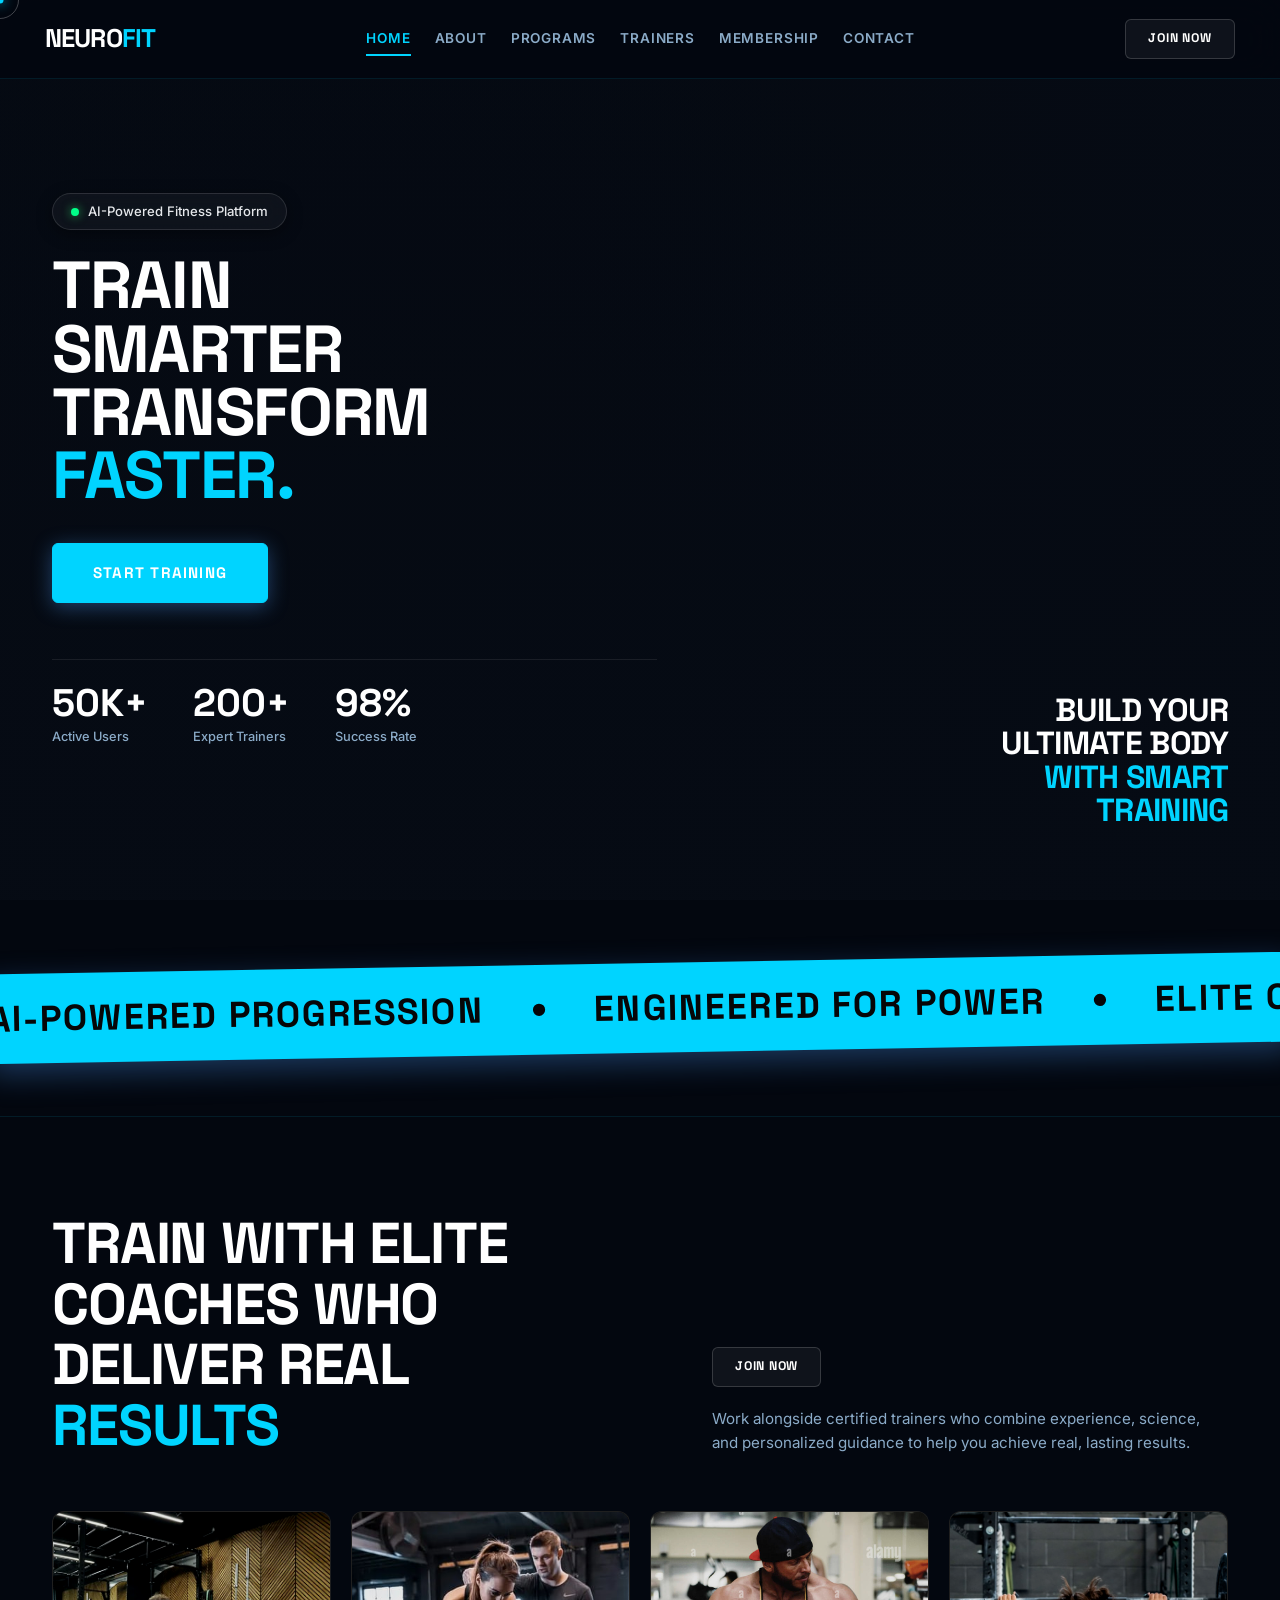
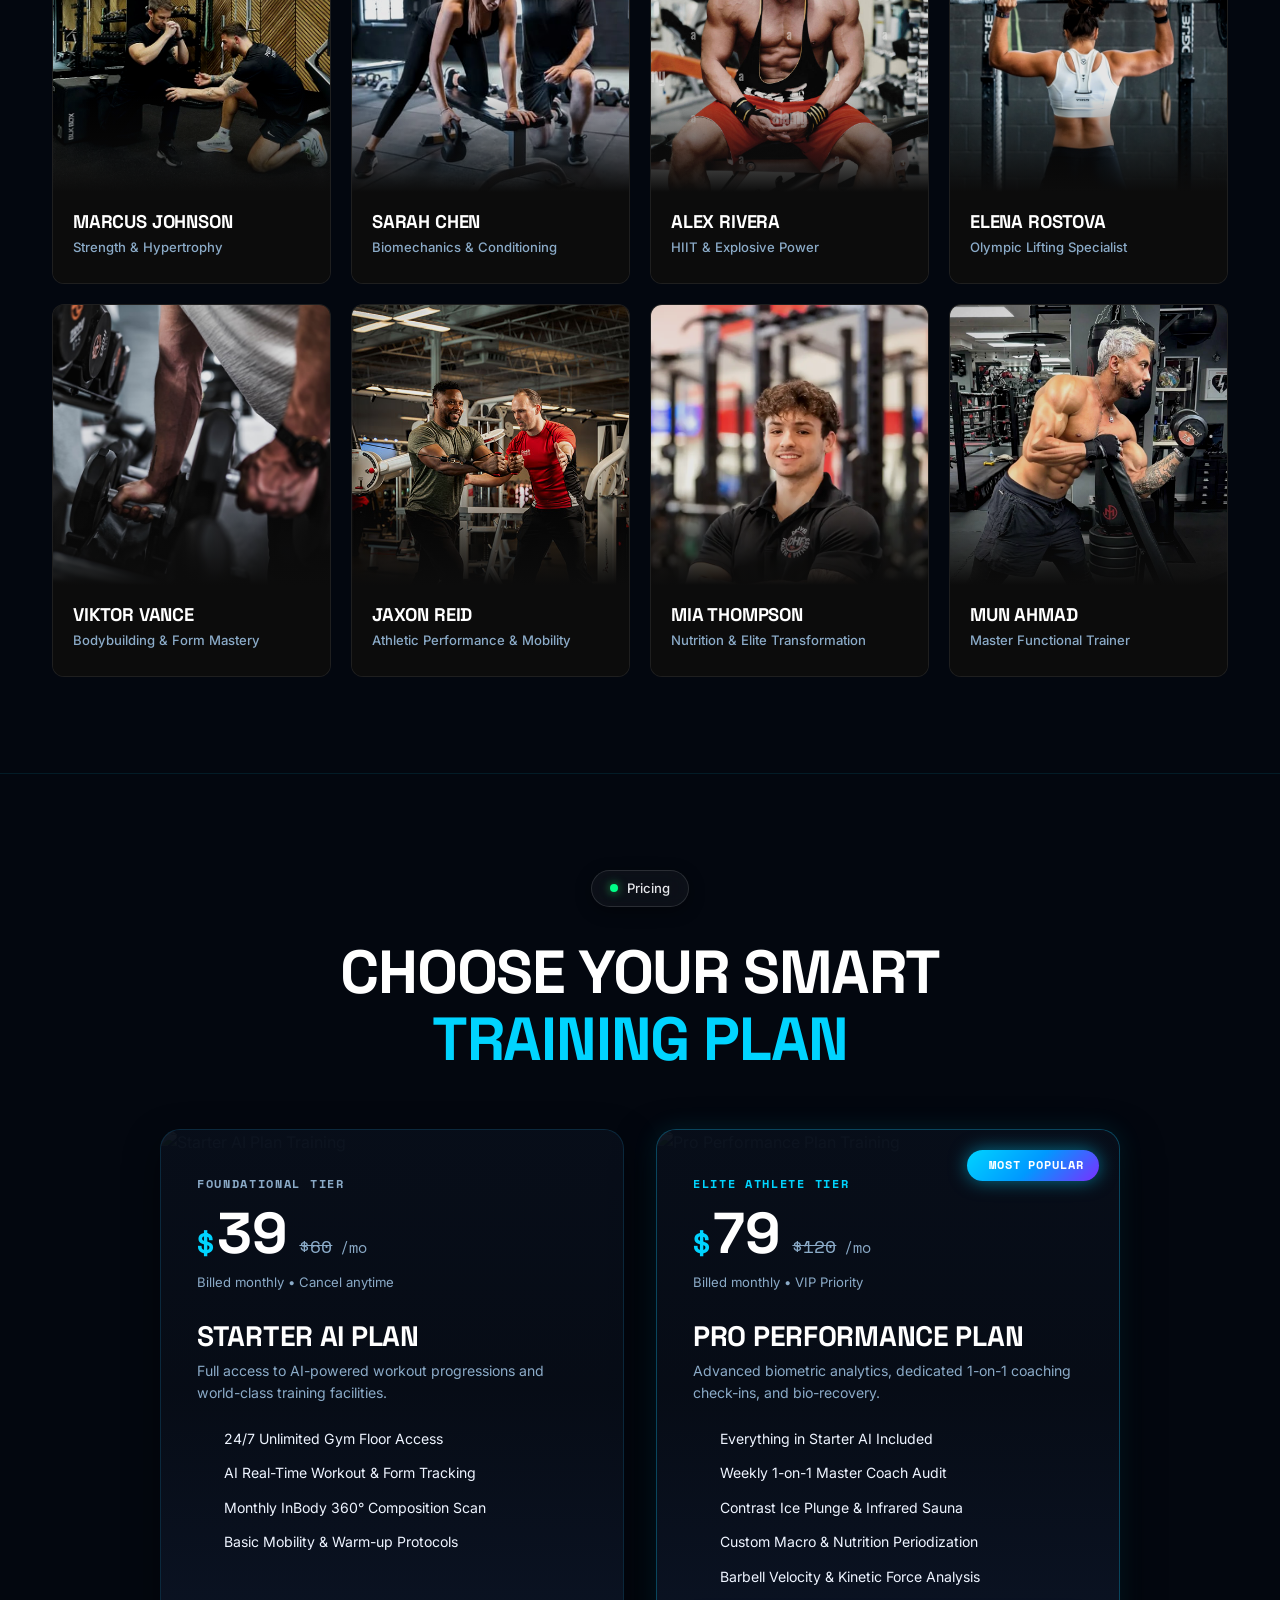
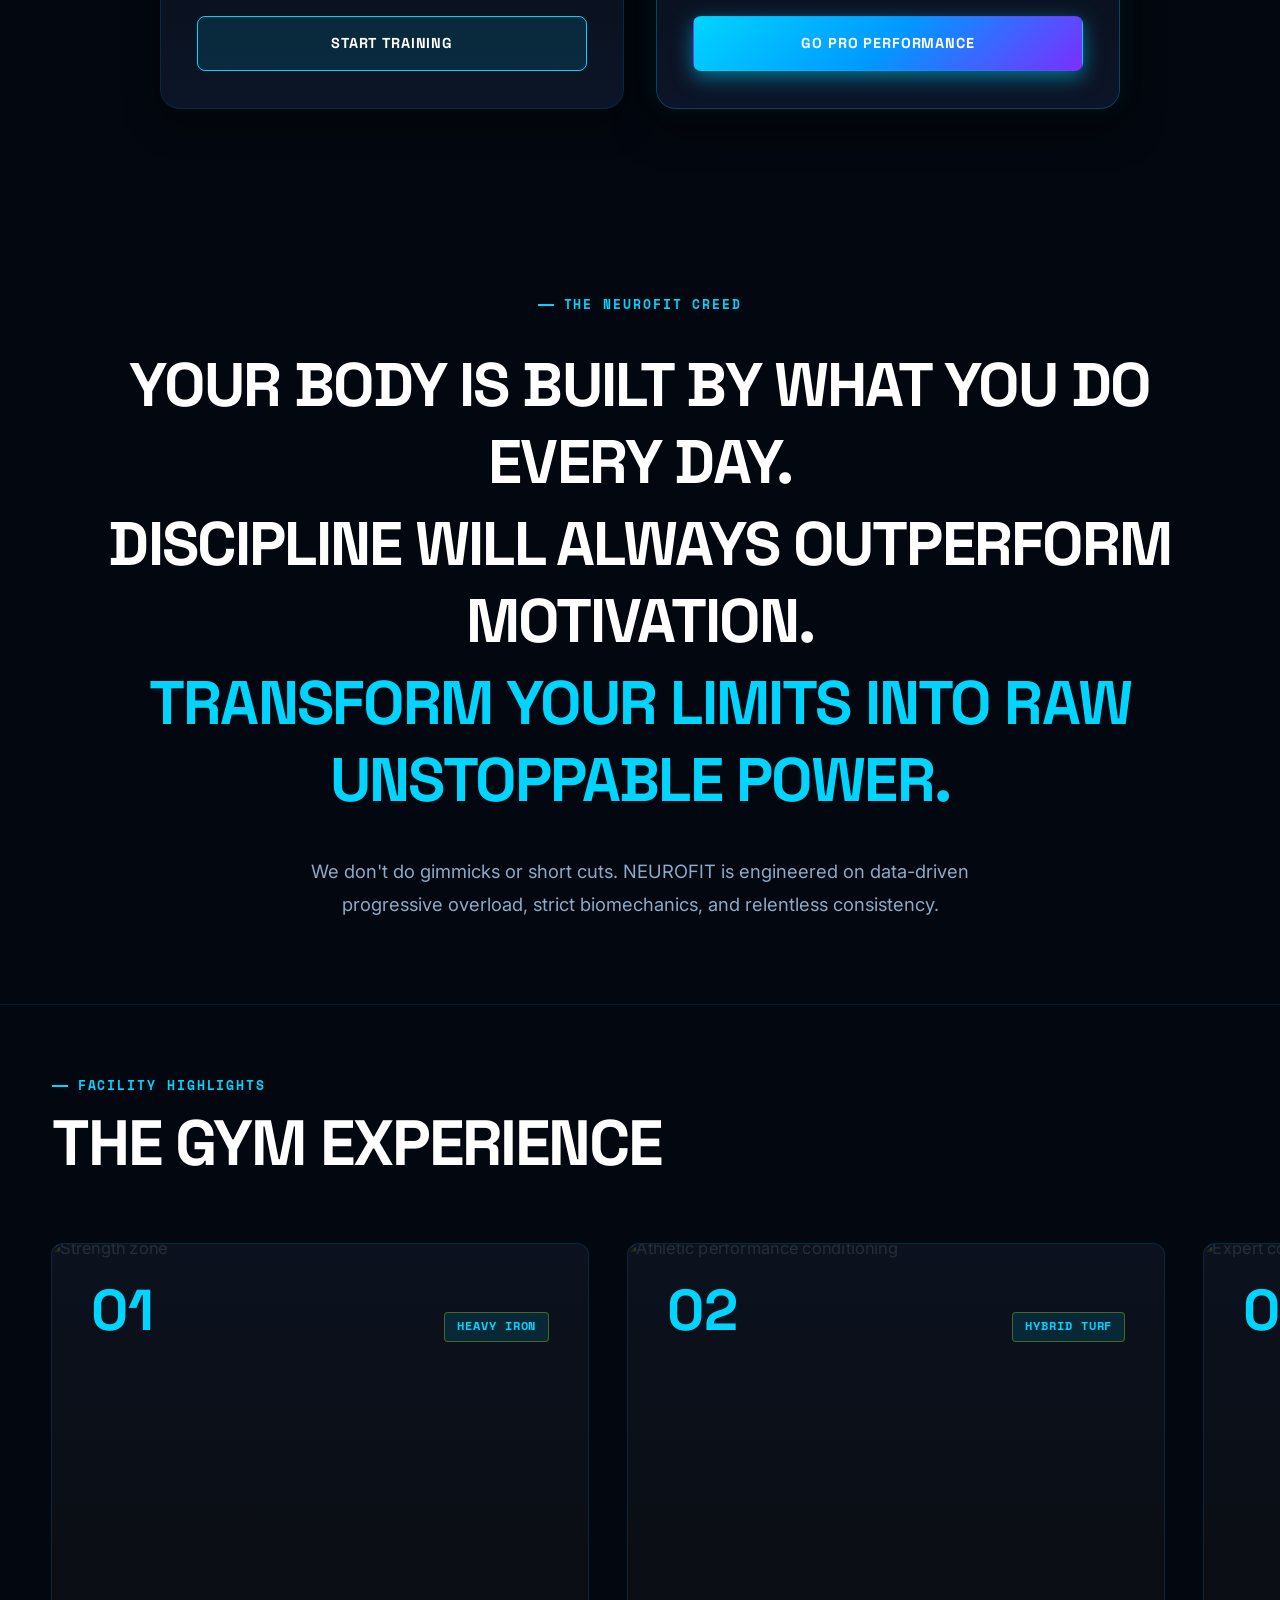
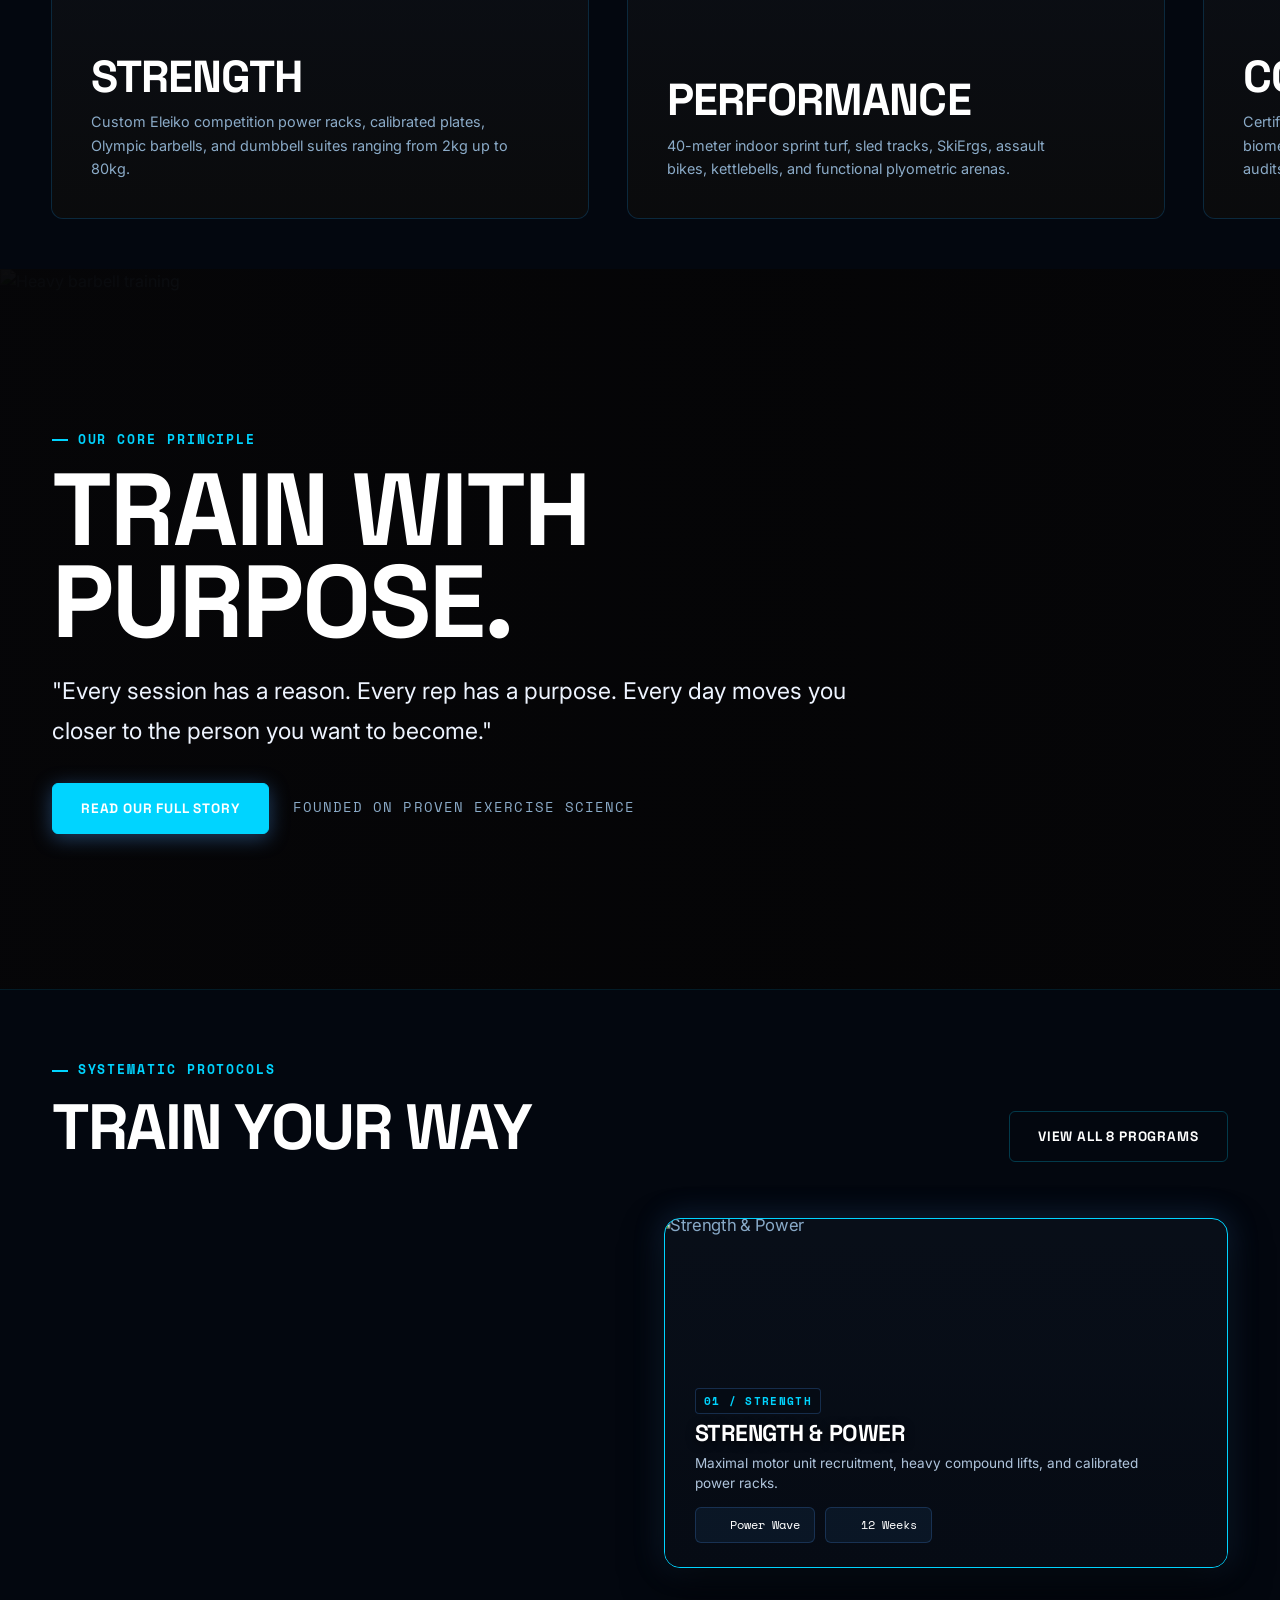
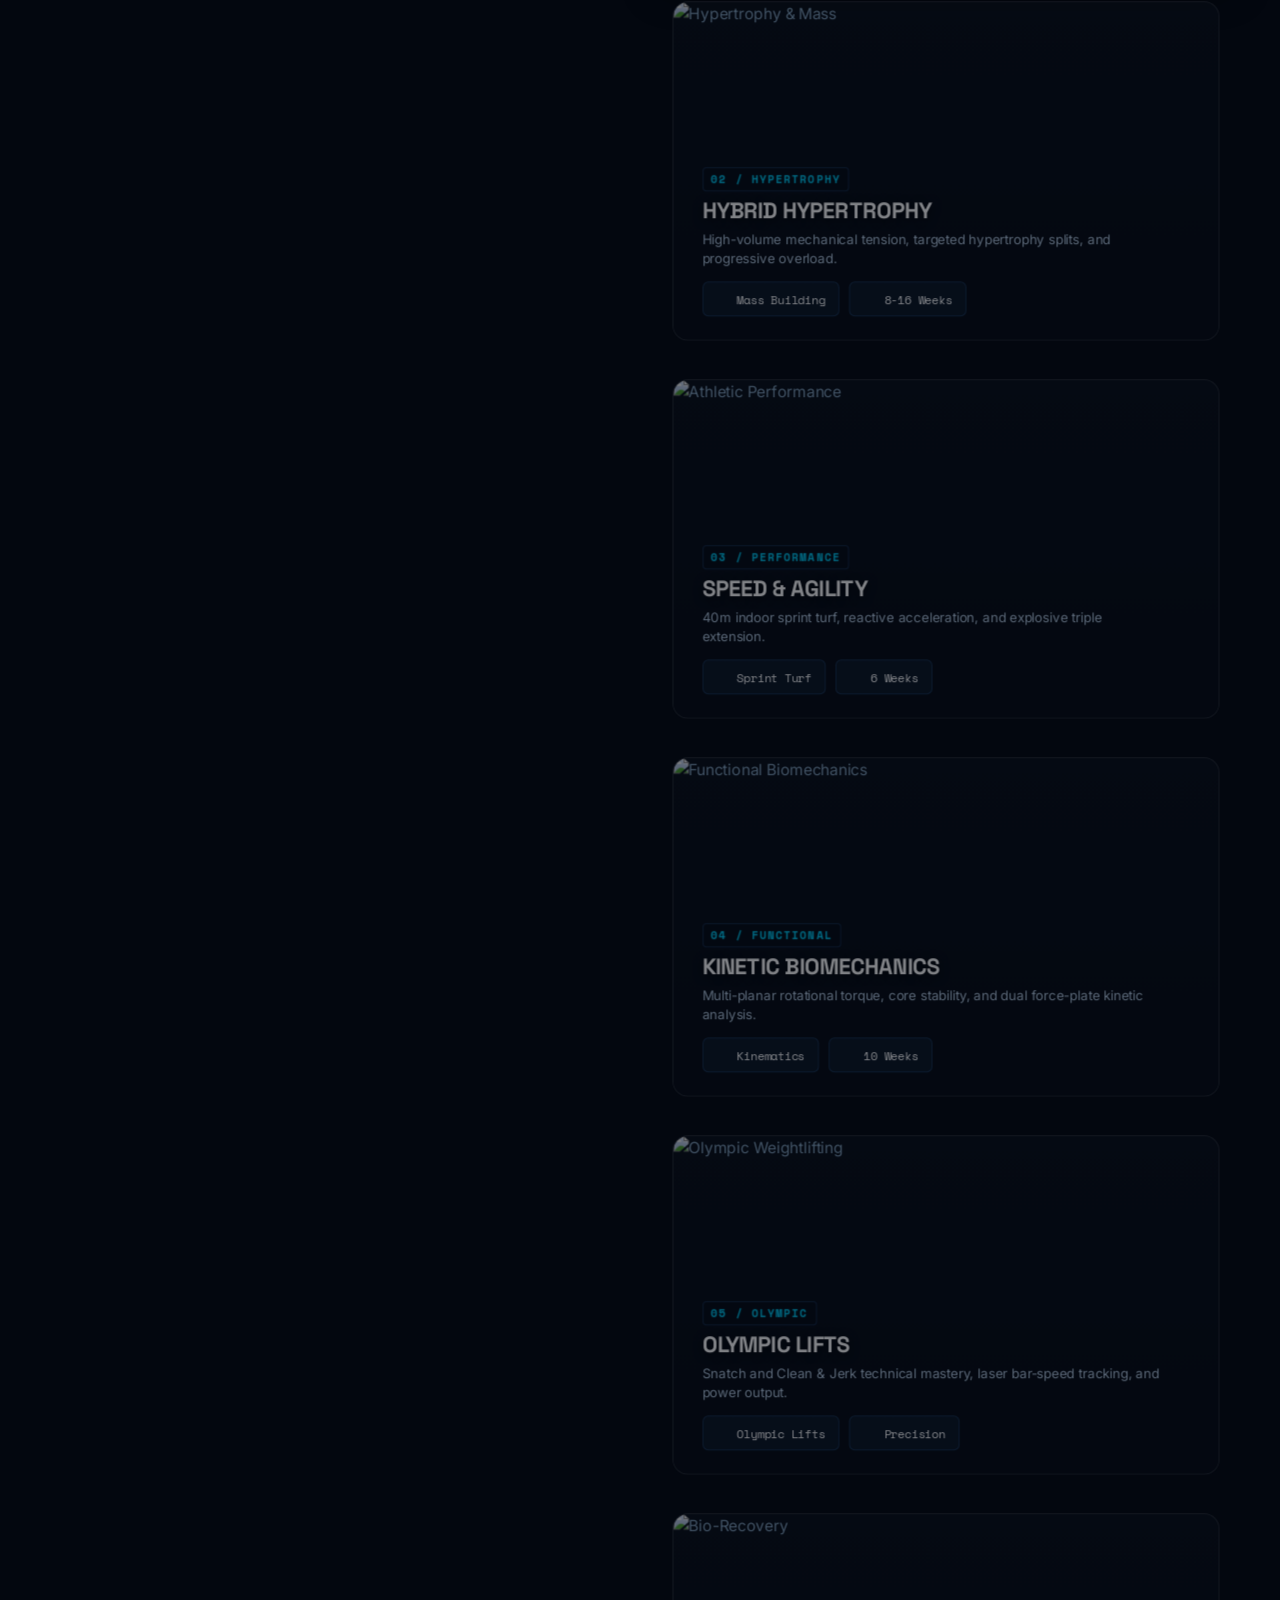
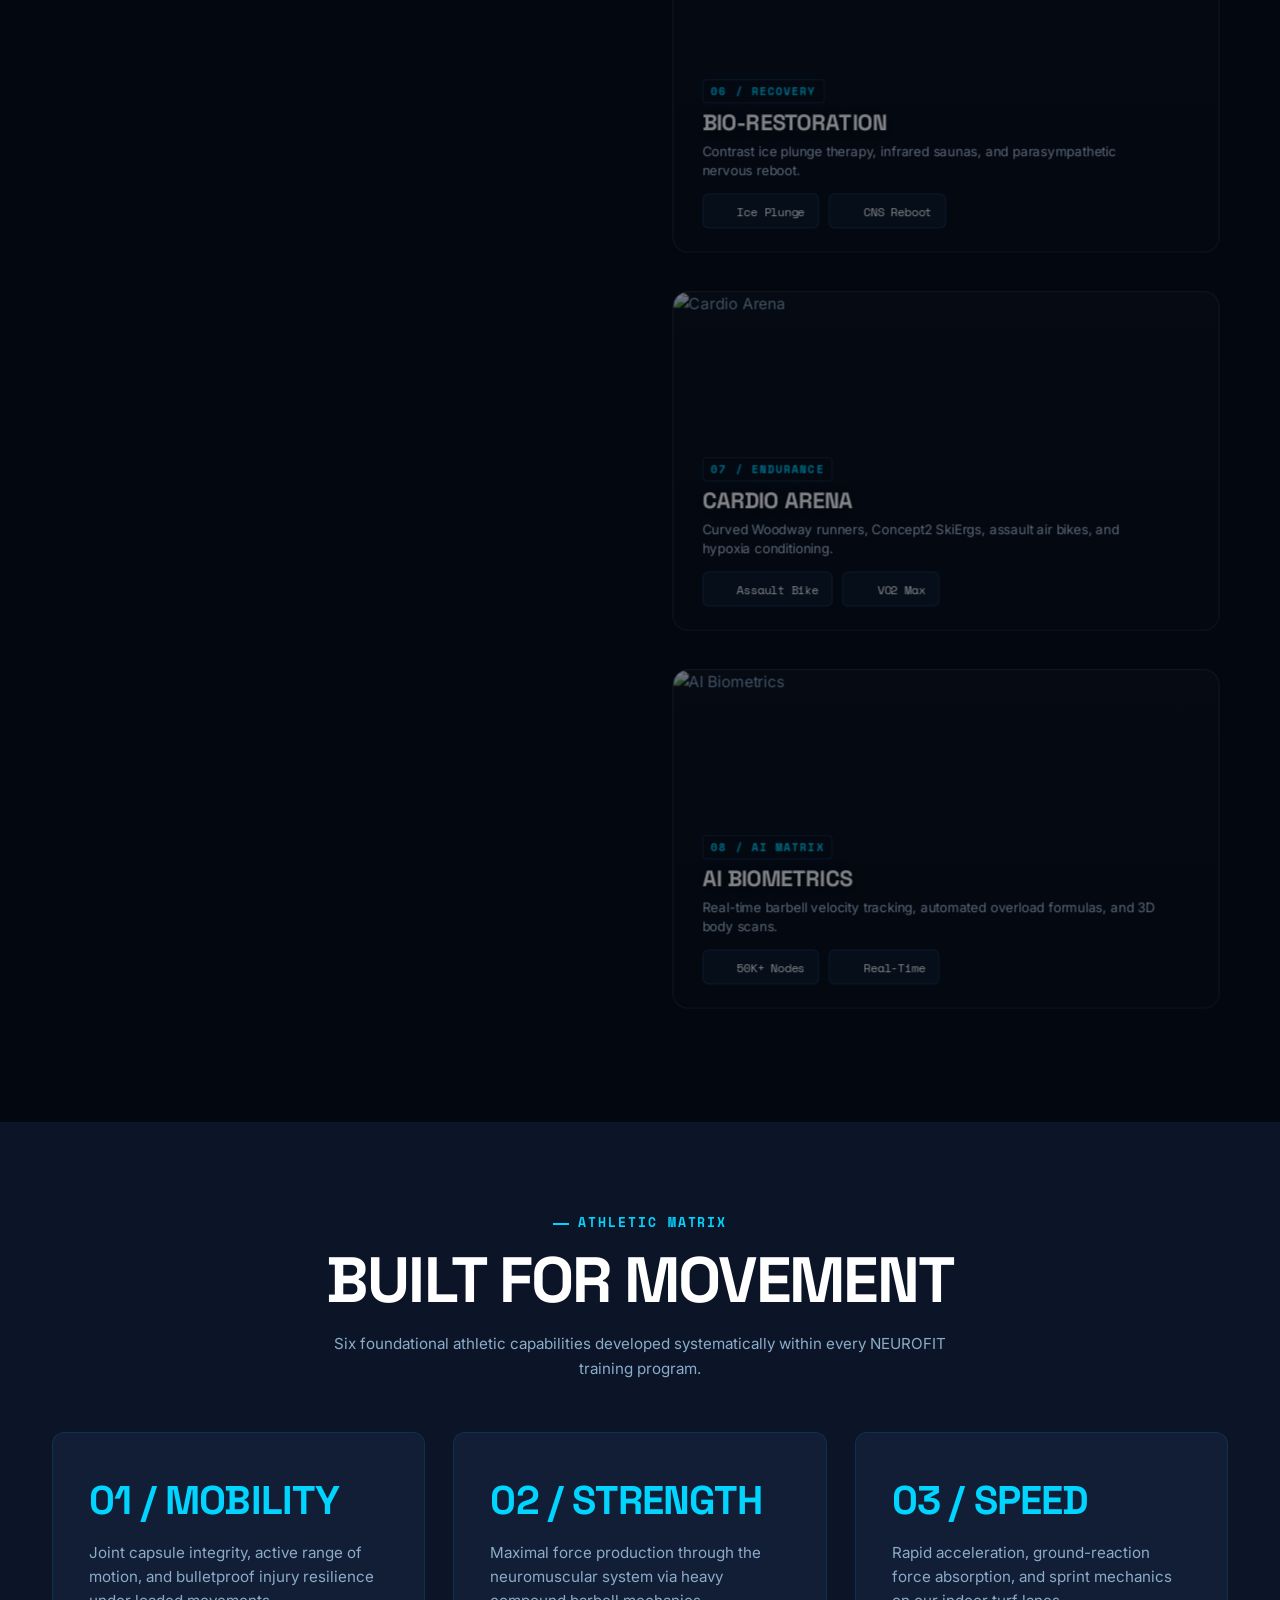
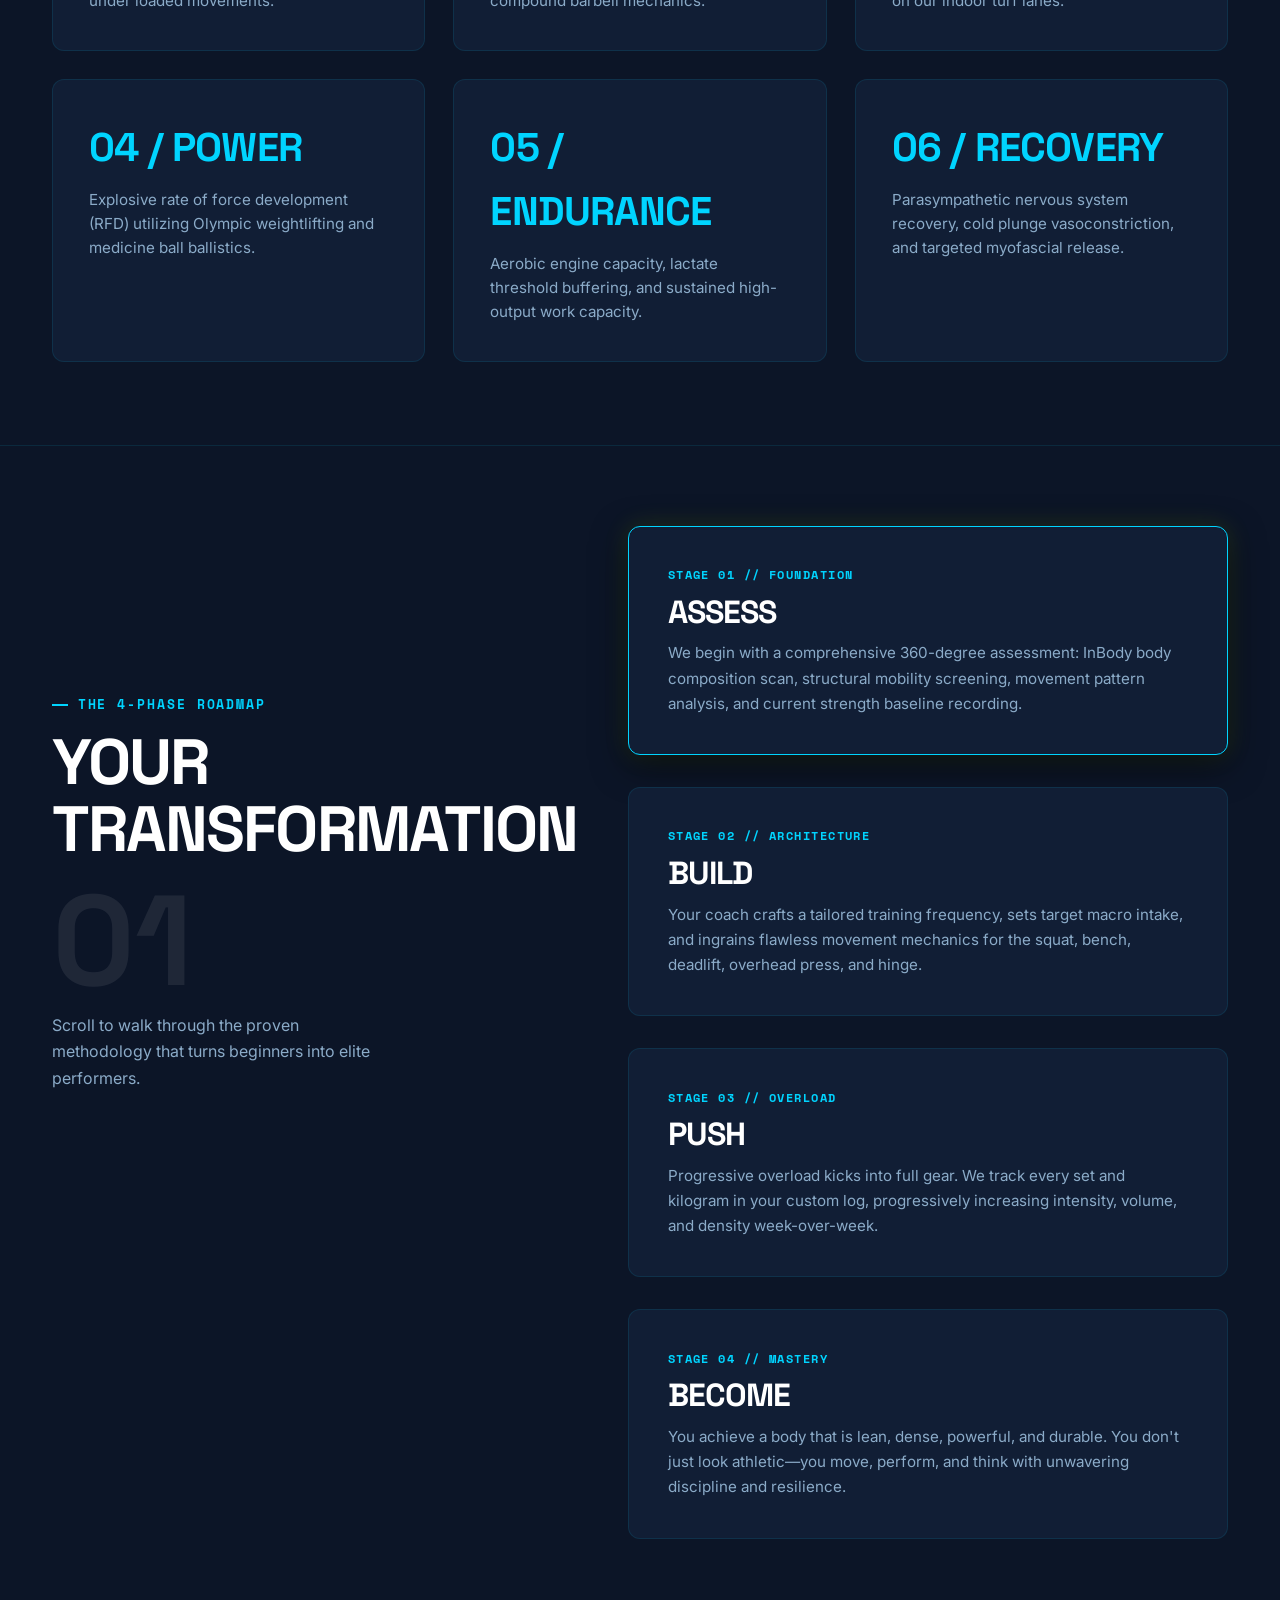
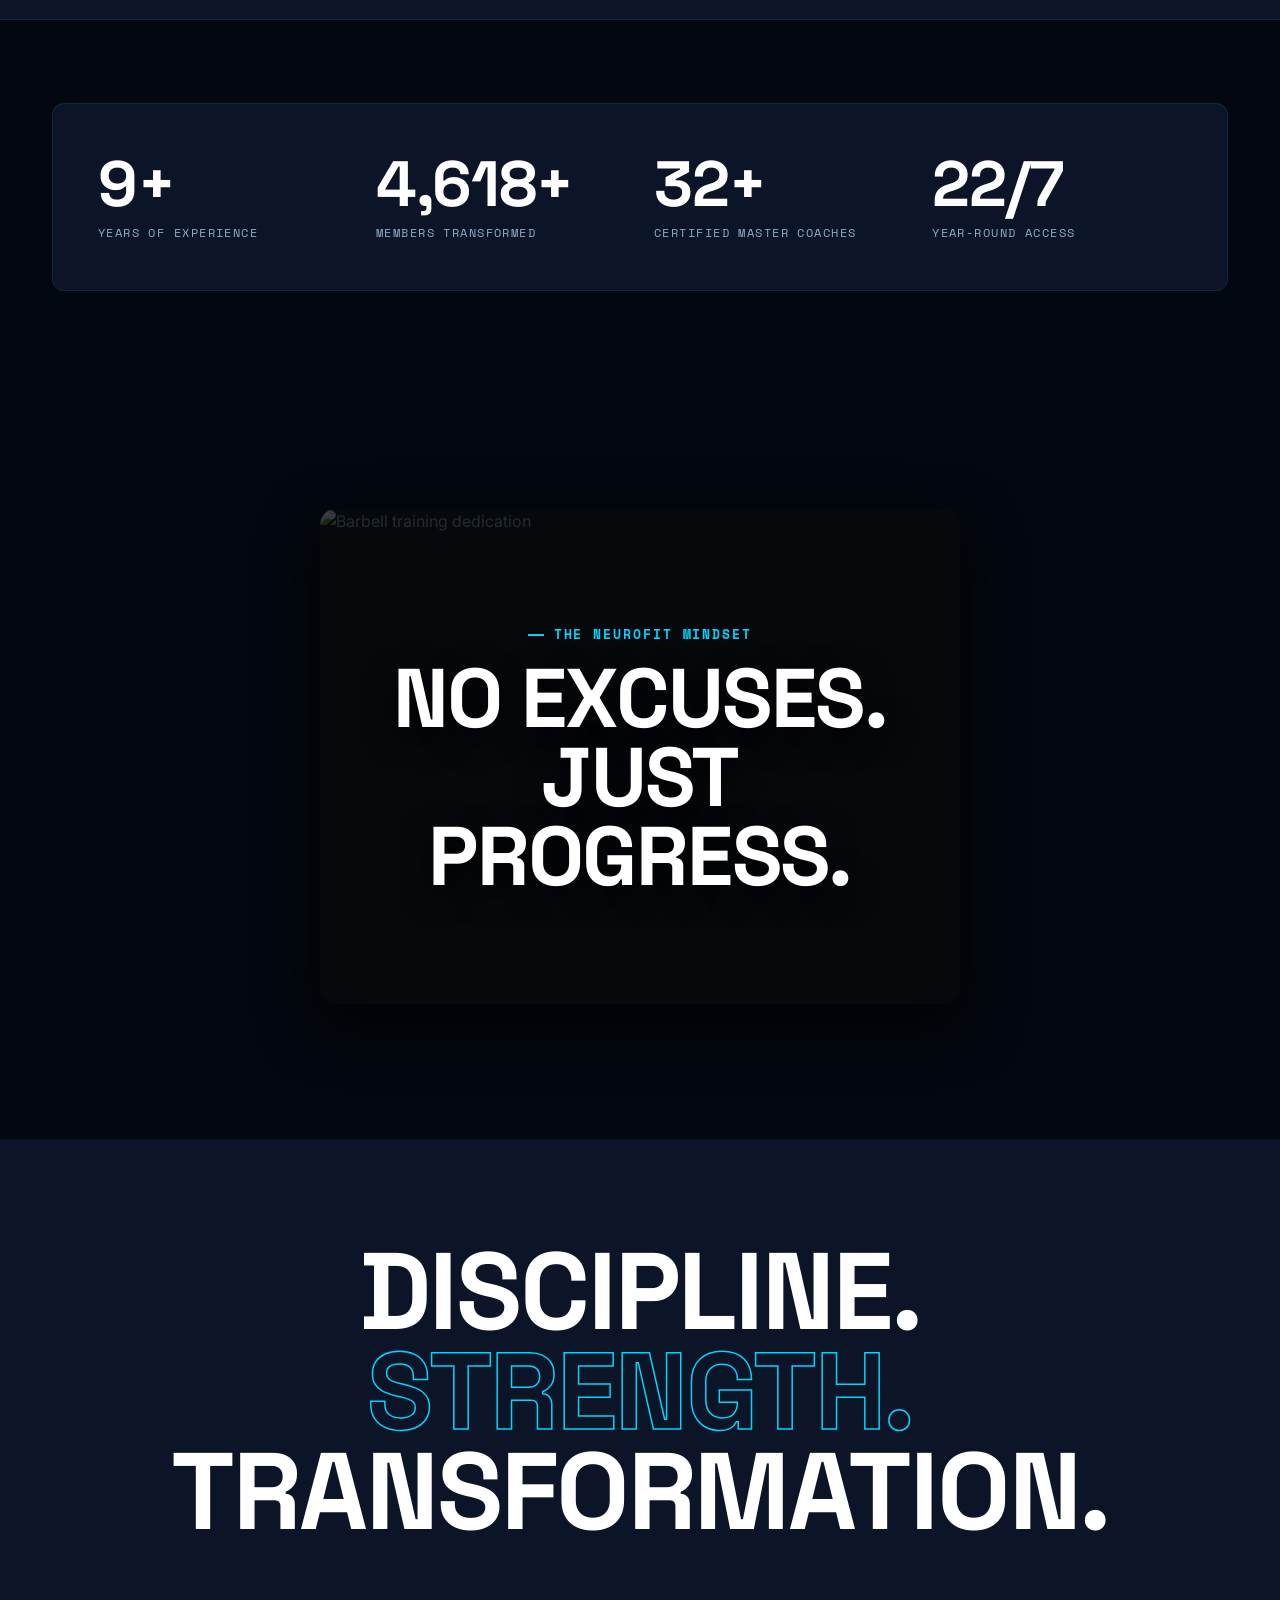
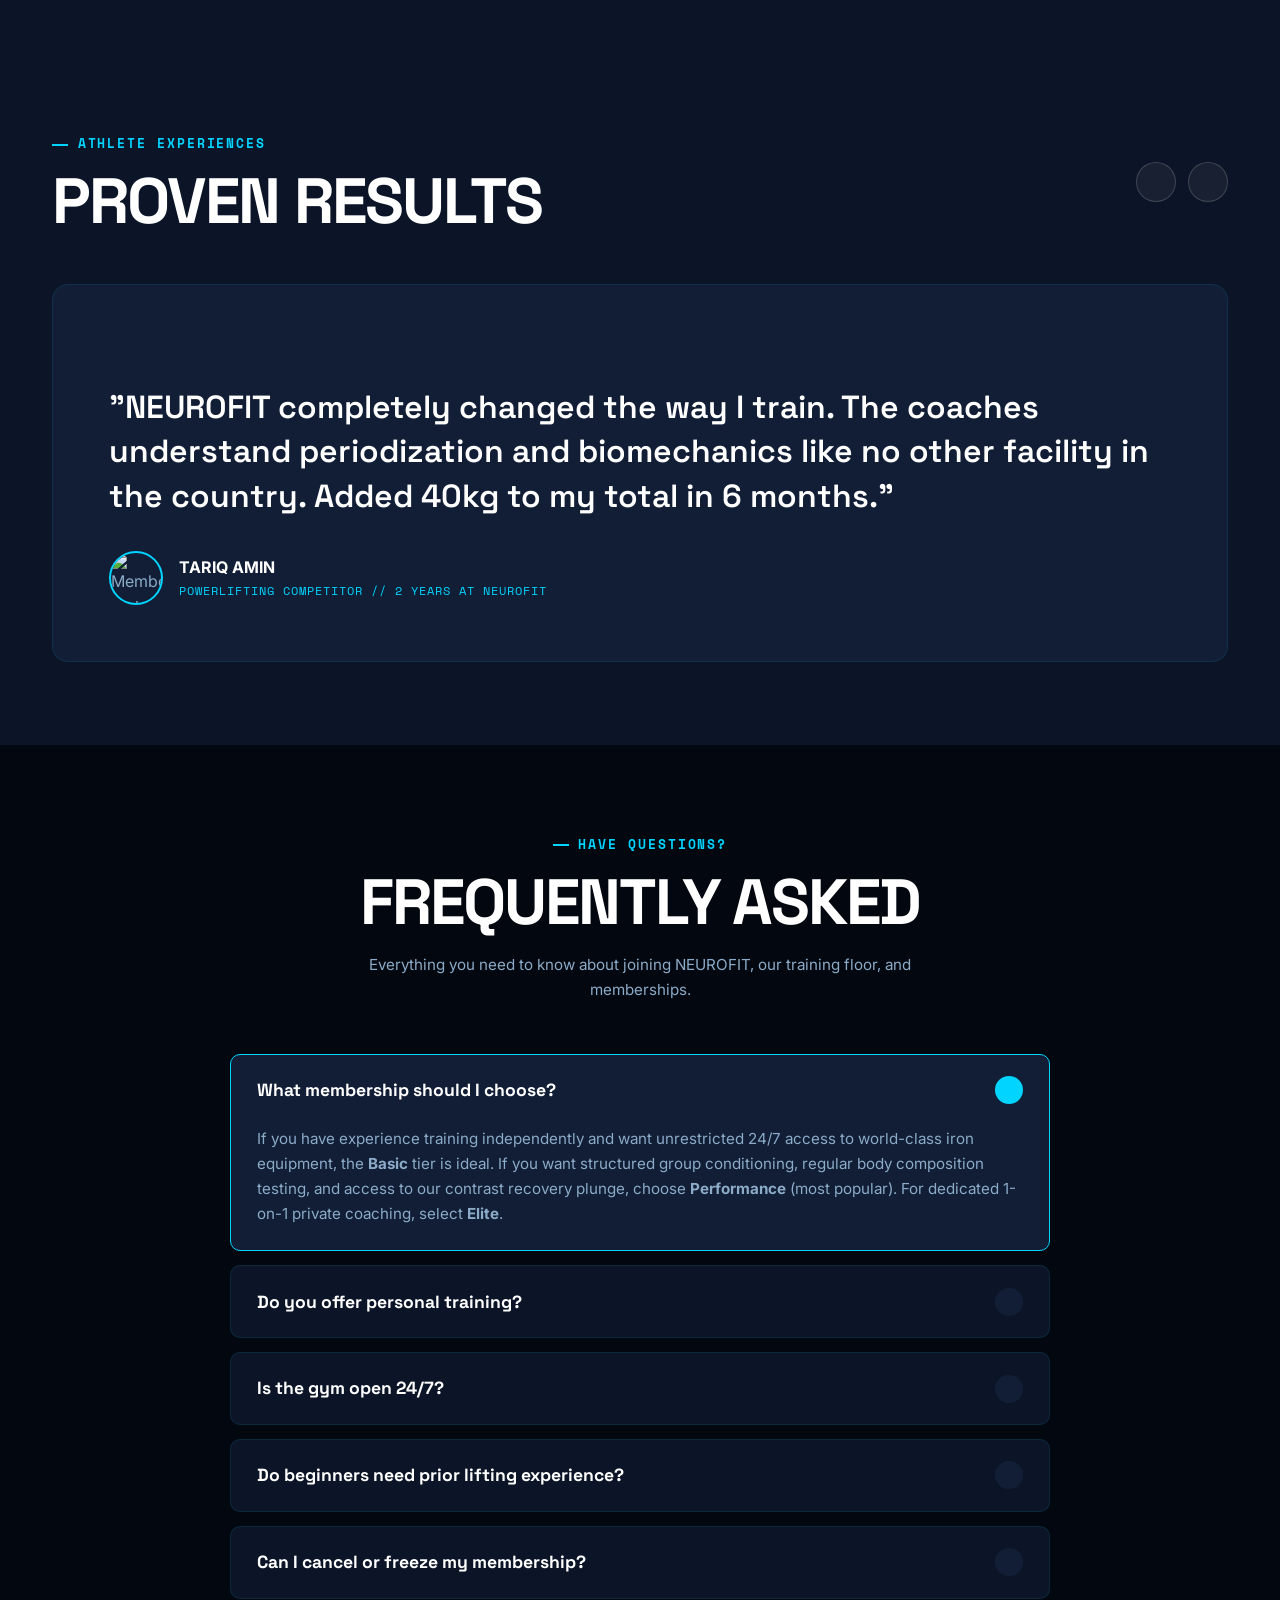
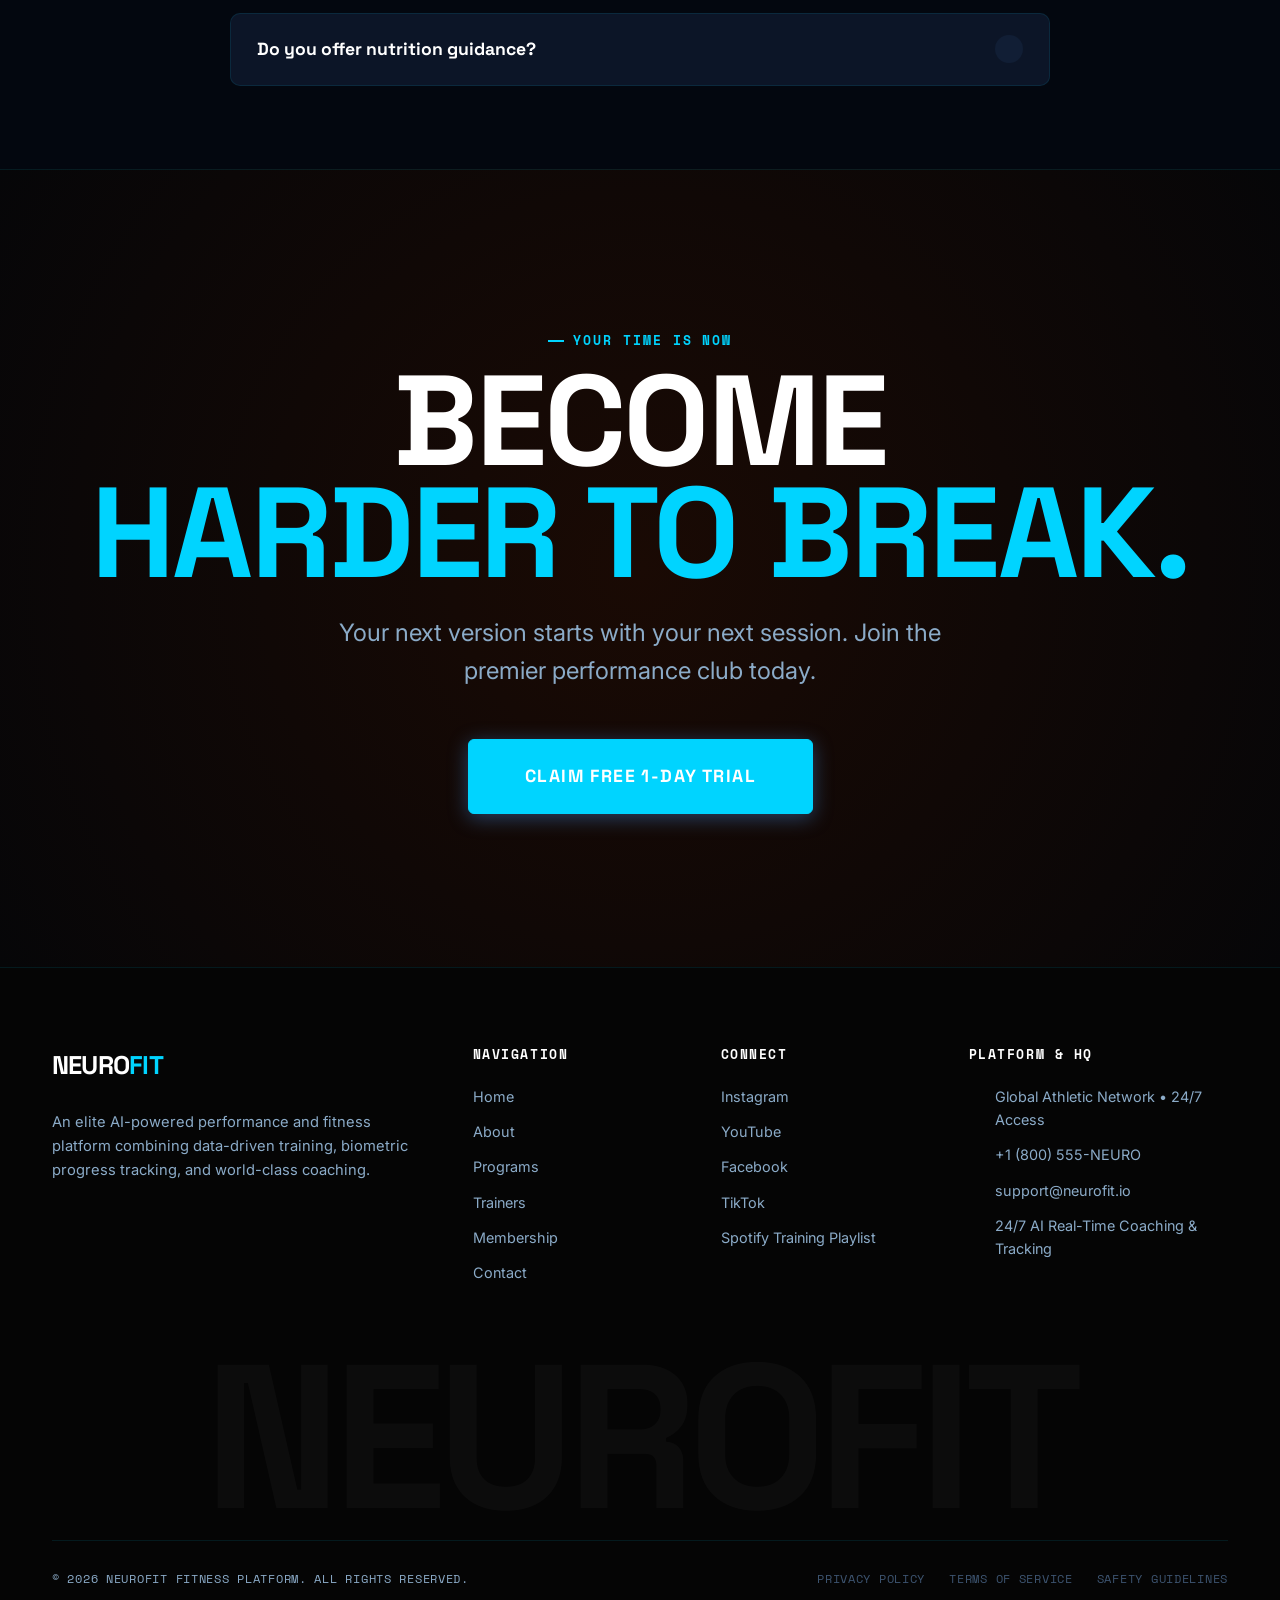
==== index.html @ 7379e2cf "feat: Initial commit - NEUROFIT luxury athletic performance & smart gym platform" ====
<!DOCTYPE html>
<html lang="en">
<head>
  <meta charset="UTF-8">
  <meta name="viewport" content="width=device-width, initial-scale=1.0">
  <title>NEUROFIT | AI-Powered Fitness & Smart Training Platform</title>
  <meta name="description" content="NEUROFIT is an elite AI-powered fitness platform engineered for high-performance training, smart progression, and rapid body transformation.">
  
  <!-- Open Graph -->
  <meta property="og:title" content="NEUROFIT | AI-Powered Smart Fitness">
  <meta property="og:description" content="Train Smarter. Transform Faster. Smart AI training and elite coaching.">
  <meta property="og:type" content="website">
  <meta name="theme-color" content="#050505">

  <!-- Favicon -->
  <link rel="icon" type="image/svg+xml" href="assets/icons/favicon.svg">

  <!-- Google Fonts: Space Grotesk, Inter, Space Mono -->
  <link rel="preconnect" href="https://fonts.googleapis.com">
  <link rel="preconnect" href="https://fonts.gstatic.com" crossorigin>
  <link href="https://fonts.googleapis.com/css2?family=Inter:wght@300;400;500;600;700;800&family=Space+Grotesk:wght@400;500;600;700;800&family=Space+Mono:wght@400;700&display=swap" rel="stylesheet">

  <!-- Stylesheets -->
  <link rel="stylesheet" href="css/global.css">
  <link rel="stylesheet" href="css/components.css">
  <link rel="stylesheet" href="css/animations.css">
  <link rel="stylesheet" href="css/responsive.css">

  <!-- External Libraries -->
  <script src="https://cdn.jsdelivr.net/npm/gsap@3.12.5/dist/gsap.min.js"></script>
  <script src="https://cdn.jsdelivr.net/npm/gsap@3.12.5/dist/ScrollTrigger.min.js"></script>
  <script src="https://unpkg.com/lenis@1.1.9/dist/lenis.min.js"></script>
  <script src="https://cdnjs.cloudflare.com/ajax/libs/three.js/r128/three.min.js"></script>
  <script src="https://unpkg.com/lucide@latest"></script>

  <!-- Instant Page Navigation & Selective Preloader (Starts & Refresh Only) -->
  <script>
    (function() {
      try {
        var perfEntries = (window.performance && performance.getEntriesByType) ? performance.getEntriesByType('navigation') : [];
        var isReload = (perfEntries.length > 0 && perfEntries[0].type === 'reload') ||
                       (window.performance && window.performance.navigation && window.performance.navigation.type === 1);
        var hasStarted = sessionStorage.getItem('neurofit_started');

        if (hasStarted && !isReload) {
          document.documentElement.classList.add('preloader-done');
        }
      } catch(e) {}
    })();
  </script>
</head>
<body data-page="home">

  <!-- ==========================================================================
       PAGE INITIAL PRELOADER (From Uiverse.io by KSAplay)
       ========================================================================== -->
  <div id="page-preloader" class="page-preloader">
    <div class="loader">
      <div class="loading-text">
        Loading<span class="dot">.</span><span class="dot">.</span><span class="dot">.</span>
      </div>
      <div class="loading-bar-background">
        <div class="loading-bar">
          <div class="white-bars-container">
            <div class="white-bar"></div>
            <div class="white-bar"></div>
            <div class="white-bar"></div>
            <div class="white-bar"></div>
            <div class="white-bar"></div>
            <div class="white-bar"></div>
            <div class="white-bar"></div>
            <div class="white-bar"></div>
            <div class="white-bar"></div>
            <div class="white-bar"></div>
          </div>
        </div>
      </div>
    </div>
  </div>

  <!-- Top Scroll Progress -->
  <div class="scroll-progress-bar">
    <div class="scroll-progress-fill"></div>
  </div>

  <!-- Custom Dual Cursor -->
  <div class="cursor-wrapper">
    <div class="cursor-dot"></div>
    <div class="cursor-follower">
      <span class="cursor-text"></span>
    </div>
  </div>

  <!-- ==========================================================================
       GLOBAL NAVBAR (NEUROFIT)
       ========================================================================== -->
  <header class="site-navbar">
    <div class="nav-container">
      <a href="index.html" class="nav-brand" data-cursor="EXPLORE" style="gap: 0.5rem; text-decoration: none;">
        <span class="font-display" style="font-size: 1.6rem; font-weight: 900; letter-spacing: -0.03em; color: #FFFFFF; text-transform: uppercase;">NEURO<span class="text-red">FIT</span></span>
      </a>

      <nav class="nav-menu">
        <a href="index.html" class="nav-link active">Home</a>
        <a href="about.html" class="nav-link">About</a>
        <a href="programs.html" class="nav-link">Programs</a>
        <a href="trainers.html" class="nav-link">Trainers</a>
        <a href="membership.html" class="nav-link">Membership</a>
        <a href="contact.html" class="nav-link">Contact</a>
      </nav>

      <div class="nav-actions">
        <button class="btn btn-secondary btn-sm magnetic-btn" data-modal-target="trial-modal" data-cursor="JOIN" style="border-radius: 6px; padding: 0.55rem 1.4rem; font-weight: 700;">
          <span>Join Now</span>
        </button>

        <button class="nav-toggle" aria-label="Toggle navigation menu">
          <span></span>
          <span></span>
          <span></span>
        </button>
      </div>
    </div>
  </header>

  <!-- Mobile Fullscreen Overlay Drawer -->
  <div class="mobile-nav-overlay" aria-hidden="true">
    <div class="mobile-nav-links">
      <a href="index.html" class="mobile-nav-link active"><span class="num">01</span> Home</a>
      <a href="about.html" class="mobile-nav-link"><span class="num">02</span> About</a>
      <a href="programs.html" class="mobile-nav-link"><span class="num">03</span> Programs</a>
      <a href="trainers.html" class="mobile-nav-link"><span class="num">04</span> Trainers</a>
      <a href="membership.html" class="mobile-nav-link"><span class="num">05</span> Membership</a>
      <a href="contact.html" class="mobile-nav-link"><span class="num">06</span> Contact</a>
    </div>

    <div class="mobile-nav-footer">
      <button class="btn btn-primary btn-lg" data-modal-target="trial-modal">
        <span>Start Training</span>
        <i data-lucide="arrow-right"></i>
      </button>
      <div class="mobile-nav-meta">
        <div>24/7 AI-POWERED FITNESS PLATFORM</div>
        <div>SMART METRICS &bull; BIOMECHANICS &bull; RESULTS</div>
      </div>
    </div>
  </div>

  <!-- ==========================================================================
       HERO SECTION (MOCKUP RECONSTRUCTION WITH CINEMATIC BG VIDEO)
       ========================================================================== -->
  <section class="hero-neurofit">
    <!-- Cinematic Background Video Loop -->
    <div class="hero-bg-video-wrap">
      <video class="hero-bg-video" autoplay muted loop playsinline poster="https://images.unsplash.com/photo-1534438327276-14e5300c3a48?q=80&w=2070&auto=format&fit=crop">
        <source src="assets/videos/gym-video.mp4" type="video/mp4">
        <source src="https://raw.githubusercontent.com/technext/training-studio/main/assets/images/gym-video.mp4" type="video/mp4">
      </video>
      <div class="hero-bg-video-overlay"></div>
    </div>



    <!-- Bottom Right Catchphrase Overlay -->
    <div class="hero-right-overlay">
      <h3>
        BUILD YOUR<br>
        ULTIMATE BODY<br>
        <span class="text-red">WITH SMART</span>
        <span class="text-red">TRAINING</span>
      </h3>
    </div>

    <div class="container" style="position: relative; z-index: 5; width: 100%;">
      <div class="hero-neurofit-grid">
        <!-- Left Side Content -->
        <div class="hero-left-content">
          <!-- AI Pill Badge -->
          <div class="badge-ai-pill">
            <span class="pill-dot"></span>
            <span>AI-Powered Fitness Platform</span>
          </div>

          <!-- Main Hero Headline -->
          <div class="hero-headline-wrap">
            <h1 class="hero-headline">
              TRAIN<br>
              SMARTER<br>
              TRANSFORM<br>
              <span class="text-red">FASTER.</span>
            </h1>
          </div>

          <!-- Hero CTA Action Button -->
          <div style="margin-bottom: 2rem;">
            <button class="btn btn-primary btn-lg magnetic-btn" data-modal-target="trial-modal" data-cursor="JOIN" style="padding: 1.05rem 2.5rem; font-size: 0.95rem; border-radius: 6px;">
              <span>Start Training</span>
            </button>
          </div>

          <!-- Hero 3-Item Stats Bar -->
          <div class="hero-stats-row">
            <div class="hero-stat-block">
              <span class="hero-stat-val">50K+</span>
              <span class="hero-stat-desc">Active Users</span>
            </div>
            <div class="hero-stat-block">
              <span class="hero-stat-val">200+</span>
              <span class="hero-stat-desc">Expert Trainers</span>
            </div>
            <div class="hero-stat-block">
              <span class="hero-stat-val">98%</span>
              <span class="hero-stat-desc">Success Rate</span>
            </div>
          </div>
        </div>

        <!-- Right Side Space for Athlete (Responsive layout) -->
        <div></div>
      </div>
    </div>
  </section>

  <!-- ==========================================================================
       MARQUEE SLOGAN TICKER
       ========================================================================== -->
  <div class="marquee-wrapper">
    <div class="marquee-track">
      <div class="marquee-item"><span>AI-POWERED PROGRESSION</span> <span class="marquee-dot"></span></div>
      <div class="marquee-item"><span>ENGINEERED FOR POWER</span> <span class="marquee-dot"></span></div>
      <div class="marquee-item"><span>ELITE COACHING</span> <span class="marquee-dot"></span></div>
      <div class="marquee-item"><span>SMART BIOMETRICS</span> <span class="marquee-dot"></span></div>
      <div class="marquee-item"><span>DATA-DRIVEN RECOVERY</span> <span class="marquee-dot"></span></div>
      <div class="marquee-item"><span>AI-POWERED PROGRESSION</span> <span class="marquee-dot"></span></div>
      <div class="marquee-item"><span>ENGINEERED FOR POWER</span> <span class="marquee-dot"></span></div>
      <div class="marquee-item"><span>ELITE COACHING</span> <span class="marquee-dot"></span></div>
      <div class="marquee-item"><span>SMART BIOMETRICS</span> <span class="marquee-dot"></span></div>
      <div class="marquee-item"><span>DATA-DRIVEN RECOVERY</span> <span class="marquee-dot"></span></div>
    </div>
  </div>

  <!-- ==========================================================================
       ELITE COACHES SECTION (MOCKUP RECONSTRUCTION)
       ========================================================================== -->
  <section class="coaches-section" id="coaches">
    <div class="container">
      <div class="coaches-header-row">
        <div>
          <h2 class="coaches-header-title">
            TRAIN WITH ELITE<br>
            COACHES WHO<br>
            DELIVER REAL<br>
            <span class="text-red">RESULTS</span>
          </h2>
        </div>
        <div class="coaches-header-right">
          <button class="btn btn-secondary btn-sm" data-modal-target="trial-modal" data-cursor="JOIN" style="border-radius: 6px; padding: 0.55rem 1.4rem; font-weight: 700;">
            <span>Join Now</span>
          </button>
          <p class="coaches-header-desc">
            Work alongside certified trainers who combine experience, science, and personalized guidance to help you achieve real, lasting results.
          </p>
        </div>
      </div>

      <div class="coaches-grid">
        <!-- Coach 1: Marcus Johnson -->
        <div class="coach-mockup-card" data-cursor="VIEW">
          <div class="coach-mockup-img-wrap">
            <img src="assets/images/coaches/coach-1.jpg" alt="Marcus Johnson" class="coach-mockup-img" loading="lazy">
          </div>
          <div class="coach-mockup-info">
            <h4 class="coach-mockup-name">MARCUS JOHNSON</h4>
            <p class="coach-mockup-role">Strength &amp; Hypertrophy</p>
          </div>
        </div>

        <!-- Coach 2: Sarah Chen -->
        <div class="coach-mockup-card" data-cursor="VIEW">
          <div class="coach-mockup-img-wrap">
            <img src="assets/images/coaches/coach-2.jpg" alt="Sarah Chen" class="coach-mockup-img" loading="lazy">
          </div>
          <div class="coach-mockup-info">
            <h4 class="coach-mockup-name">SARAH CHEN</h4>
            <p class="coach-mockup-role">Biomechanics &amp; Conditioning</p>
          </div>
        </div>

        <!-- Coach 3: Alex Rivera -->
        <div class="coach-mockup-card" data-cursor="VIEW">
          <div class="coach-mockup-img-wrap">
            <img src="assets/images/coaches/coach-3.jpg" alt="Alex Rivera" class="coach-mockup-img" loading="lazy">
          </div>
          <div class="coach-mockup-info">
            <h4 class="coach-mockup-name">ALEX RIVERA</h4>
            <p class="coach-mockup-role">HIIT &amp; Explosive Power</p>
          </div>
        </div>

        <!-- Coach 4: Elena Rostova -->
        <div class="coach-mockup-card" data-cursor="VIEW">
          <div class="coach-mockup-img-wrap">
            <img src="assets/images/coaches/coach-4.jpg" alt="Elena Rostova" class="coach-mockup-img" loading="lazy">
          </div>
          <div class="coach-mockup-info">
            <h4 class="coach-mockup-name">ELENA ROSTOVA</h4>
            <p class="coach-mockup-role">Olympic Lifting Specialist</p>
          </div>
        </div>

        <!-- Coach 5: Viktor Vance -->
        <div class="coach-mockup-card" data-cursor="VIEW">
          <div class="coach-mockup-img-wrap">
            <img src="assets/images/coaches/coach-5.jpg" alt="Viktor Vance" class="coach-mockup-img" loading="lazy">
          </div>
          <div class="coach-mockup-info">
            <h4 class="coach-mockup-name">VIKTOR VANCE</h4>
            <p class="coach-mockup-role">Bodybuilding &amp; Form Mastery</p>
          </div>
        </div>

        <!-- Coach 6: Jaxon Reid -->
        <div class="coach-mockup-card" data-cursor="VIEW">
          <div class="coach-mockup-img-wrap">
            <img src="assets/images/coaches/coach-6.jpg" alt="Jaxon Reid" class="coach-mockup-img" loading="lazy">
          </div>
          <div class="coach-mockup-info">
            <h4 class="coach-mockup-name">JAXON REID</h4>
            <p class="coach-mockup-role">Athletic Performance &amp; Mobility</p>
          </div>
        </div>

        <!-- Coach 7: Mia Thompson -->
        <div class="coach-mockup-card" data-cursor="VIEW">
          <div class="coach-mockup-img-wrap">
            <img src="assets/images/coaches/coach-7.jpg" alt="Mia Thompson" class="coach-mockup-img" loading="lazy">
          </div>
          <div class="coach-mockup-info">
            <h4 class="coach-mockup-name">MIA THOMPSON</h4>
            <p class="coach-mockup-role">Nutrition &amp; Elite Transformation</p>
          </div>
        </div>

        <!-- Coach 8: Mun Ahmad -->
        <div class="coach-mockup-card" data-cursor="VIEW">
          <div class="coach-mockup-img-wrap">
            <img src="assets/images/coaches/coach-8.jpg" alt="Mun Ahmad" class="coach-mockup-img" loading="lazy">
          </div>
          <div class="coach-mockup-info">
            <h4 class="coach-mockup-name">MUN AHMAD</h4>
            <p class="coach-mockup-role">Master Functional Trainer</p>
          </div>
        </div>
      </div>
    </div>
  </section>

  <!-- ==========================================================================
       SMART TRAINING PLANS SECTION (MOCKUP RECONSTRUCTION)
       ========================================================================== -->
  <section class="smart-pricing-section" id="pricing">
    <div class="container">
      <div class="smart-pricing-header">
        <div class="badge-ai-pill">
          <span class="pill-dot"></span>
          <span>Pricing</span>
        </div>
        <h2 class="smart-pricing-title">
          CHOOSE YOUR SMART<br>
          <span class="text-red">TRAINING PLAN</span>
        </h2>
      </div>

      <div class="smart-pricing-cards-grid">
        <!-- Starter AI Plan -->
        <div class="smart-card" data-cursor="JOIN">
          <div class="smart-card-bg-wrap">
            <img src="https://images.unsplash.com/photo-1534438327276-14e5300c3a48?q=80&w=1200&auto=format&fit=crop" alt="Starter AI Plan Training" class="smart-card-bg-img" loading="lazy">
            <div class="smart-card-overlay"></div>
          </div>
          <div class="smart-card-content">
            <div class="smart-card-top">
              <div class="smart-card-badge">FOUNDATIONAL TIER</div>
              <div class="smart-price-block">
                <div class="smart-price-row">
                  <span class="smart-price-currency">$</span>
                  <span class="smart-price-current">39</span>
                  <span class="smart-price-old">$60</span>
                  <span class="smart-price-slash">/mo</span>
                </div>
                <span class="smart-price-freq">Billed monthly &bull; Cancel anytime</span>
              </div>
            </div>

            <div class="smart-card-mid">
              <h3 class="smart-card-plan-name">STARTER AI PLAN</h3>
              <p class="smart-card-plan-desc">Full access to AI-powered workout progressions and world-class training facilities.</p>
              
              <ul class="smart-card-features">
                <li><i data-lucide="check-circle-2"></i> <span>24/7 Unlimited Gym Floor Access</span></li>
                <li><i data-lucide="check-circle-2"></i> <span>AI Real-Time Workout &amp; Form Tracking</span></li>
                <li><i data-lucide="check-circle-2"></i> <span>Monthly InBody 360&deg; Composition Scan</span></li>
                <li><i data-lucide="check-circle-2"></i> <span>Basic Mobility &amp; Warm-up Protocols</span></li>
              </ul>
            </div>

            <div class="smart-card-bottom">
              <button class="smart-card-btn magnetic-btn" data-modal-target="trial-modal">
                <span>Start Training</span>
                <i data-lucide="arrow-right"></i>
              </button>
            </div>
          </div>
        </div>

        <!-- Pro Performance Plan (Featured / Popular) -->
        <div class="smart-card smart-card-featured" data-cursor="JOIN">
          <div class="smart-card-featured-pill">
            <i data-lucide="flame"></i> MOST POPULAR
          </div>
          <div class="smart-card-bg-wrap">
            <img src="https://images.unsplash.com/photo-1581009146145-b5ef050c2e1e?q=80&w=1200&auto=format&fit=crop" alt="Pro Performance Plan Training" class="smart-card-bg-img" loading="lazy">
            <div class="smart-card-overlay"></div>
          </div>
          <div class="smart-card-content">
            <div class="smart-card-top">
              <div class="smart-card-badge text-accent">ELITE ATHLETE TIER</div>
              <div class="smart-price-block">
                <div class="smart-price-row">
                  <span class="smart-price-currency">$</span>
                  <span class="smart-price-current">79</span>
                  <span class="smart-price-old">$120</span>
                  <span class="smart-price-slash">/mo</span>
                </div>
                <span class="smart-price-freq">Billed monthly &bull; VIP Priority</span>
              </div>
            </div>

            <div class="smart-card-mid">
              <h3 class="smart-card-plan-name">PRO PERFORMANCE PLAN</h3>
              <p class="smart-card-plan-desc">Advanced biometric analytics, dedicated 1-on-1 coaching check-ins, and bio-recovery.</p>
              
              <ul class="smart-card-features">
                <li><i data-lucide="check-circle-2"></i> <span>Everything in Starter AI Included</span></li>
                <li><i data-lucide="check-circle-2"></i> <span>Weekly 1-on-1 Master Coach Audit</span></li>
                <li><i data-lucide="check-circle-2"></i> <span>Contrast Ice Plunge &amp; Infrared Sauna</span></li>
                <li><i data-lucide="check-circle-2"></i> <span>Custom Macro &amp; Nutrition Periodization</span></li>
                <li><i data-lucide="check-circle-2"></i> <span>Barbell Velocity &amp; Kinetic Force Analysis</span></li>
              </ul>
            </div>

            <div class="smart-card-bottom">
              <button class="smart-card-btn smart-card-btn-featured magnetic-btn" data-modal-target="trial-modal">
                <span>Go Pro Performance</span>
                <i data-lucide="zap"></i>
              </button>
            </div>
          </div>
        </div>
      </div>
    </div>
  </section>



  <!-- ==========================================================================
       INTRO STATEMENT (WORD-BY-WORD SCRUB REVEAL - 3 LINES)
       ========================================================================== -->
  <section class="section" style="background-color: var(--bg-base); border-bottom: 1px solid var(--border-subtle);">
    <div class="container" style="text-align: center;">
      <div class="section-eyebrow" style="margin-bottom: 2rem;">THE NEUROFIT CREED</div>
      <h2 class="font-headline scrub-intro-text" style="font-size: clamp(2.2rem, 4.8vw, 4.2rem); font-weight: 900; line-height: 1.25; text-transform: uppercase; color: var(--text-white); max-width: 1200px; margin: 0 auto;">
        <div class="scrub-line">YOUR BODY IS BUILT BY WHAT YOU DO EVERY DAY.</div>
        <div class="scrub-line">DISCIPLINE WILL ALWAYS OUTPERFORM MOTIVATION.</div>
        <div class="scrub-line text-red">TRANSFORM YOUR LIMITS INTO RAW UNSTOPPABLE POWER.</div>
      </h2>
      <p style="color: var(--text-muted); font-size: 1.15rem; max-width: 720px; margin: 2.25rem auto 0; line-height: 1.8;">
        We don't do gimmicks or short cuts. NEUROFIT is engineered on data-driven progressive overload, strict biomechanics, and relentless consistency.
      </p>
    </div>
  </section>

  <!-- ==========================================================================
       THE GYM EXPERIENCE (HORIZONTAL PINNED SCROLL)
       ========================================================================== -->
  <section class="horizontal-scroll-container">
    <div class="container" style="padding-top: 4rem; padding-bottom: 1rem;">
      <div class="section-eyebrow">FACILITY HIGHLIGHTS</div>
      <h2 class="section-title">THE GYM EXPERIENCE</h2>
    </div>

    <div class="horizontal-track">
      <!-- Panel 01 -->
      <div class="experience-panel" data-cursor="EXPLORE">
        <img src="https://images.stockcake.com/public/9/7/e/97e1417d-de69-48b0-9e2e-2d1fa5879c56_large/intense-workout-session-stockcake.jpg" alt="Strength zone" class="experience-panel-bg">
        <div class="experience-panel-overlay"></div>
        <div class="experience-panel-top">
          <span class="experience-panel-num">01</span>
          <span class="badge badge-accent">HEAVY IRON</span>
        </div>
        <div class="experience-panel-bottom">
          <h3 class="experience-panel-title">STRENGTH</h3>
          <p class="experience-panel-desc">Custom Eleiko competition power racks, calibrated plates, Olympic barbells, and dumbbell suites ranging from 2kg up to 80kg.</p>
        </div>
      </div>

      <!-- Panel 02 -->
      <div class="experience-panel" data-cursor="EXPLORE">
        <img src="https://teamroi.com/wp-content/uploads/2023/11/Athlete-Performance-Training-scaled.jpg" alt="Athletic performance conditioning" class="experience-panel-bg">
        <div class="experience-panel-overlay"></div>
        <div class="experience-panel-top">
          <span class="experience-panel-num">02</span>
          <span class="badge badge-accent">HYBRID TURF</span>
        </div>
        <div class="experience-panel-bottom">
          <h3 class="experience-panel-title">PERFORMANCE</h3>
          <p class="experience-panel-desc">40-meter indoor sprint turf, sled tracks, SkiErgs, assault bikes, kettlebells, and functional plyometric arenas.</p>
        </div>
      </div>

      <!-- Panel 03 -->
      <div class="experience-panel" data-cursor="EXPLORE">
        <img src="https://images.stockcake.com/public/a/9/d/a9d8d64e-eb21-4e46-9b19-3dc8db45d1f8_medium/gym-coaching-session-stockcake.jpg" alt="Expert coaching" class="experience-panel-bg">
        <div class="experience-panel-overlay"></div>
        <div class="experience-panel-top">
          <span class="experience-panel-num">03</span>
          <span class="badge badge-accent">ELITE TIER</span>
        </div>
        <div class="experience-panel-bottom">
          <h3 class="experience-panel-title">COACHING</h3>
          <p class="experience-panel-desc">Certified strength &amp; conditioning specialists providing biometric tracking, customized programming, and weekly audits.</p>
        </div>
      </div>

      <!-- Panel 04 -->
      <div class="experience-panel" data-cursor="EXPLORE">
        <img src="https://thumbs.dreamstime.com/b/man-drinking-water-workout-gym-recovery-break-vertical-shot-young-adult-caucasian-resting-towel-shoulders-466588245.jpg" alt="Recovery lounge" class="experience-panel-bg">
        <div class="experience-panel-overlay"></div>
        <div class="experience-panel-top">
          <span class="experience-panel-num">04</span>
          <span class="badge badge-accent">BIO-RESTORATION</span>
        </div>
        <div class="experience-panel-bottom">
          <h3 class="experience-panel-title">RECOVERY</h3>
          <p class="experience-panel-desc">Contrast therapy ice plunge tubs, infrared sauna, NormaTec compression boots, and dedicated mobility stretch bays.</p>
        </div>
      </div>

      <!-- Panel 05 -->
      <div class="experience-panel" data-cursor="EXPLORE">
        <img src="https://d296qbqev3kq48.cloudfront.net/wp-content/uploads/2017/10/14204100/iStock-679305540.jpg" alt="Gym community" class="experience-panel-bg">
        <div class="experience-panel-overlay"></div>
        <div class="experience-panel-top">
          <span class="experience-panel-num">05</span>
          <span class="badge badge-accent">THE BROTHERHOOD</span>
        </div>
        <div class="experience-panel-bottom">
          <h3 class="experience-panel-title">COMMUNITY</h3>
          <p class="experience-panel-desc">A serious culture free of egos and distractions. An environment where everyone is driven to lift heavier and move faster.</p>
        </div>
      </div>

      <!-- Panel 06 -->
      <div class="experience-panel" data-cursor="EXPLORE">
        <img src="https://cdn.leonardo.ai/users/6f7652ea-5bf3-4856-92a9-fe52eb13bea3/generations/1f15ba31-9e12-6b60-b406-551ad17920d9/lucid-origin_an_ultra-detailed_athletic_coach_with_advanced_biometric_holograms_smart_fitness-0.jpg" alt="AI Biometrics and Smart Tracking" class="experience-panel-bg">
        <div class="experience-panel-overlay"></div>
        <div class="experience-panel-top">
          <span class="experience-panel-num">06</span>
          <span class="badge badge-accent">SMART TRACKING</span>
        </div>
        <div class="experience-panel-bottom">
          <h3 class="experience-panel-title">AI BIOMETRICS</h3>
          <p class="experience-panel-desc">Real-time velocity-based barbell tracking, joint kinematics analysis, body scan diagnostics, and algorithmic overload models.</p>
        </div>
      </div>

      <!-- Panel 07 -->
      <div class="experience-panel" data-cursor="EXPLORE">
        <img src="https://thumbs.dreamstime.com/b/african-american-men-gymwear-pedaling-air-bike-trainer-watching-near-medicine-balls-gym-cardio-coaching-weights-454677636.jpg" alt="High-Performance Cardio Arena" class="experience-panel-bg">
        <div class="experience-panel-overlay"></div>
        <div class="experience-panel-top">
          <span class="experience-panel-num">07</span>
          <span class="badge badge-accent">ENDURANCE SUITE</span>
        </div>
        <div class="experience-panel-bottom">
          <h3 class="experience-panel-title">CARDIO ARENA</h3>
          <p class="experience-panel-desc">Curved Woodway motorless runners, Concept2 RowErgs &amp; SkiErgs, assault air bikes, and high-altitude conditioning bays.</p>
        </div>
      </div>

      <!-- Panel 08 -->
      <div class="experience-panel" data-cursor="EXPLORE">
        <img src="https://m.media-amazon.com/images/I/61XJE3PRw0L._AC_UF350,350_QL80_.jpg" alt="Fuel Bar & Athletic Nutrition" class="experience-panel-bg">
        <div class="experience-panel-overlay"></div>
        <div class="experience-panel-top">
          <span class="experience-panel-num">08</span>
          <span class="badge badge-accent">FUEL &amp; NUTRITION</span>
        </div>
        <div class="experience-panel-bottom">
          <h3 class="experience-panel-title">FUEL BAR</h3>
          <p class="experience-panel-desc">Cold-pressed electrolyte blends, custom macronutrient shakes, premium isolate protein bars, and clean intra-workout recovery fuel.</p>
        </div>
      </div>
    </div>
  </section>

  <!-- ==========================================================================
       TRAINING PHILOSOPHY (PARALLAX DEPTH LAYERS)
       ========================================================================== -->
  <section class="section philosophy-section" style="position: relative; min-height: 80vh; display: flex; align-items: center; overflow: hidden; background-color: #030304;">
    <img src="https://images.unsplash.com/photo-1581009146145-b5ef050c2e1e?q=80&w=2070&auto=format&fit=crop" 
         alt="Heavy barbell training" 
         class="philosophy-bg-img"
         style="position: absolute; top: 0; left: 0; width: 100%; height: 120%; object-fit: cover; filter: brightness(0.35) contrast(1.2); z-index: 1;">

    <div style="position: absolute; top: 0; left: 0; width: 100%; height: 100%; background: linear-gradient(90deg, rgba(6,6,8,0.92) 0%, rgba(6,6,8,0.6) 60%, rgba(6,6,8,0.92) 100%); z-index: 2;"></div>

    <div class="container" style="position: relative; z-index: 3;">
      <div class="philosophy-content" style="max-width: 820px;">
        <div class="section-eyebrow">OUR CORE PRINCIPLE</div>
        <h2 class="font-display" style="font-size: clamp(3.5rem, 8vw, 7.5rem); line-height: 0.9; text-transform: uppercase; color: var(--text-white); margin-bottom: 1.5rem;">
          TRAIN WITH PURPOSE.
        </h2>
        <p style="font-size: clamp(1.1rem, 1.8vw, 1.45rem); color: var(--text-main); line-height: 1.7; margin-bottom: 2rem;">
          "Every session has a reason. Every rep has a purpose. Every day moves you closer to the person you want to become."
        </p>
        <div class="philosophy-cta-row" style="display: flex; gap: 1.5rem; align-items: center; flex-wrap: wrap;">
          <a href="about.html" class="btn btn-primary magnetic-btn" data-cursor="EXPLORE">
            <span>Read Our Full Story</span>
            <i data-lucide="arrow-right"></i>
          </a>
          <div class="font-mono" style="color: var(--text-muted); font-size: 0.85rem;">
            FOUNDED ON PROVEN EXERCISE SCIENCE
          </div>
        </div>
      </div>
    </div>
  </section>

  <!-- ==========================================================================
       PINNED 3D GLOBE + 8 "TRAIN YOUR WAY" PROTOCOL CARDS (INTERACTIVE SYNC)
       ========================================================================== -->
  <section class="section pinned-globe-section" id="pinned-globe-experience">
    <div class="container">
      <div class="flex-between" style="margin-bottom: 3.5rem; flex-wrap: wrap; gap: 1.5rem; align-items: flex-end;">
        <div>
          <div class="section-eyebrow">SYSTEMATIC PROTOCOLS</div>
          <h2 class="section-title">TRAIN YOUR WAY</h2>
        </div>
        <a href="programs.html" class="btn btn-outline magnetic-btn" data-cursor="VIEW">
          <span>View All 8 Programs</span>
          <i data-lucide="arrow-right"></i>
        </a>
      </div>

      <div class="pinned-globe-layout">
        <!-- Left Side: Sticky 3D Globe Viewport (Clean & Pure) -->
        <div class="pinned-globe-left">
          <div class="world-container three-globe-viewport" id="three-canvas-container" data-cursor="EXPLORE"></div>
        </div>

        <!-- Right Side: 8 Vertically Scrolling Picture Cards (Train Your Way) -->
        <div class="pinned-globe-right">
          <!-- Card 01: Strength & Power -->
          <div class="globe-scroll-card active" data-hub="peshawar" data-lat="34.0151" data-lon="71.5249" data-name="PESHAWAR [HQ]">
            <img src="https://images.stockcake.com/public/9/7/e/97e1417d-de69-48b0-9e2e-2d1fa5879c56_large/intense-workout-session-stockcake.jpg" alt="Strength & Power" class="globe-scroll-card-bg" loading="lazy">
            <div class="globe-scroll-card-overlay"></div>
            <div class="globe-scroll-card-content">
              <div class="card-num-badge">01 / STRENGTH</div>
              <h3 class="card-hub-title">STRENGTH &amp; POWER</h3>
              <p class="card-hub-desc">Maximal motor unit recruitment, heavy compound lifts, and calibrated power racks.</p>
              <div class="card-hub-metrics">
                <div class="metric-pill"><i data-lucide="zap"></i> <span>Power Wave</span></div>
                <div class="metric-pill"><i data-lucide="award"></i> <span>12 Weeks</span></div>
              </div>
            </div>
          </div>

          <!-- Card 02: Hypertrophy & Hybrid Mass -->
          <div class="globe-scroll-card" data-hub="dubai" data-lat="25.2048" data-lon="55.2708" data-name="DUBAI [ENERGY HUB]">
            <img src="https://images.unsplash.com/photo-1581009146145-b5ef050c2e1e?q=80&w=1000&auto=format&fit=crop" alt="Hypertrophy & Mass" class="globe-scroll-card-bg" loading="lazy">
            <div class="globe-scroll-card-overlay"></div>
            <div class="globe-scroll-card-content">
              <div class="card-num-badge">02 / HYPERTROPHY</div>
              <h3 class="card-hub-title">HYBRID HYPERTROPHY</h3>
              <p class="card-hub-desc">High-volume mechanical tension, targeted hypertrophy splits, and progressive overload.</p>
              <div class="card-hub-metrics">
                <div class="metric-pill"><i data-lucide="flame"></i> <span>Mass Building</span></div>
                <div class="metric-pill"><i data-lucide="trending-up"></i> <span>8-16 Weeks</span></div>
              </div>
            </div>
          </div>

          <!-- Card 03: Athletic Performance & Speed -->
          <div class="globe-scroll-card" data-hub="london" data-lat="51.5074" data-lon="-0.1278" data-name="LONDON [KINEMATICS]">
            <img src="https://teamroi.com/wp-content/uploads/2023/11/Athlete-Performance-Training-scaled.jpg" alt="Athletic Performance" class="globe-scroll-card-bg" loading="lazy">
            <div class="globe-scroll-card-overlay"></div>
            <div class="globe-scroll-card-content">
              <div class="card-num-badge">03 / PERFORMANCE</div>
              <h3 class="card-hub-title">SPEED &amp; AGILITY</h3>
              <p class="card-hub-desc">40m indoor sprint turf, reactive acceleration, and explosive triple extension.</p>
              <div class="card-hub-metrics">
                <div class="metric-pill"><i data-lucide="crosshair"></i> <span>Sprint Turf</span></div>
                <div class="metric-pill"><i data-lucide="maximize"></i> <span>6 Weeks</span></div>
              </div>
            </div>
          </div>

          <!-- Card 04: Functional Biomechanics & Agility -->
          <div class="globe-scroll-card" data-hub="newyork" data-lat="40.7128" data-lon="-74.0060" data-name="NEW YORK [ATHLETIC APEX]">
            <img src="https://images.unsplash.com/photo-1541534741688-6078c6bfb5c5?q=80&w=1000&auto=format&fit=crop" alt="Functional Biomechanics" class="globe-scroll-card-bg" loading="lazy">
            <div class="globe-scroll-card-overlay"></div>
            <div class="globe-scroll-card-content">
              <div class="card-num-badge">04 / FUNCTIONAL</div>
              <h3 class="card-hub-title">KINETIC BIOMECHANICS</h3>
              <p class="card-hub-desc">Multi-planar rotational torque, core stability, and dual force-plate kinetic analysis.</p>
              <div class="card-hub-metrics">
                <div class="metric-pill"><i data-lucide="gauge"></i> <span>Kinematics</span></div>
                <div class="metric-pill"><i data-lucide="cpu"></i> <span>10 Weeks</span></div>
              </div>
            </div>
          </div>

          <!-- Card 05: Olympic Weightlifting Precision -->
          <div class="globe-scroll-card" data-hub="tokyo" data-lat="35.6762" data-lon="139.6503" data-name="TOKYO [NEURAL CLOUD]">
            <img src="https://images.unsplash.com/photo-1574680096145-d05b474e2155?q=80&w=1000&auto=format&fit=crop" alt="Olympic Weightlifting" class="globe-scroll-card-bg" loading="lazy">
            <div class="globe-scroll-card-overlay"></div>
            <div class="globe-scroll-card-content">
              <div class="card-num-badge">05 / OLYMPIC</div>
              <h3 class="card-hub-title">OLYMPIC LIFTS</h3>
              <p class="card-hub-desc">Snatch and Clean &amp; Jerk technical mastery, laser bar-speed tracking, and power output.</p>
              <div class="card-hub-metrics">
                <div class="metric-pill"><i data-lucide="database"></i> <span>Olympic Lifts</span></div>
                <div class="metric-pill"><i data-lucide="zap"></i> <span>Precision</span></div>
              </div>
            </div>
          </div>

          <!-- Card 06: Bio-Recovery & Cryotherapy -->
          <div class="globe-scroll-card" data-hub="sydney" data-lat="-33.8688" data-lon="151.2093" data-name="SYDNEY [RECOVERY ARENA]">
            <img src="https://thumbs.dreamstime.com/b/man-drinking-water-workout-gym-recovery-break-vertical-shot-young-adult-caucasian-resting-towel-shoulders-466588245.jpg" alt="Bio-Recovery" class="globe-scroll-card-bg" loading="lazy">
            <div class="globe-scroll-card-overlay"></div>
            <div class="globe-scroll-card-content">
              <div class="card-num-badge">06 / RECOVERY</div>
              <h3 class="card-hub-title">BIO-RESTORATION</h3>
              <p class="card-hub-desc">Contrast ice plunge therapy, infrared saunas, and parasympathetic nervous reboot.</p>
              <div class="card-hub-metrics">
                <div class="metric-pill"><i data-lucide="waves"></i> <span>Ice Plunge</span></div>
                <div class="metric-pill"><i data-lucide="activity"></i> <span>CNS Reboot</span></div>
              </div>
            </div>
          </div>

          <!-- Card 07: High-Altitude Cardio Arena -->
          <div class="globe-scroll-card" data-hub="zurich" data-lat="47.3769" data-lon="8.5417" data-name="ZURICH [ALPINE MATRIX]">
            <img src="https://thumbs.dreamstime.com/b/african-american-men-gymwear-pedaling-air-bike-trainer-watching-near-medicine-balls-gym-cardio-coaching-weights-454677636.jpg" alt="Cardio Arena" class="globe-scroll-card-bg" loading="lazy">
            <div class="globe-scroll-card-overlay"></div>
            <div class="globe-scroll-card-content">
              <div class="card-num-badge">07 / ENDURANCE</div>
              <h3 class="card-hub-title">CARDIO ARENA</h3>
              <p class="card-hub-desc">Curved Woodway runners, Concept2 SkiErgs, assault air bikes, and hypoxia conditioning.</p>
              <div class="card-hub-metrics">
                <div class="metric-pill"><i data-lucide="mountain"></i> <span>Assault Bike</span></div>
                <div class="metric-pill"><i data-lucide="wind"></i> <span>VO2 Max</span></div>
              </div>
            </div>
          </div>

          <!-- Card 08: AI Biometrics & Neural Matrix -->
          <div class="globe-scroll-card" data-hub="global" data-lat="0.0" data-lon="0.0" data-name="GLOBAL GRID [AUTONOMOUS SYNC]">
            <img src="https://cdn.leonardo.ai/users/6f7652ea-5bf3-4856-92a9-fe52eb13bea3/generations/1f15ba31-9e12-6b60-b406-551ad17920d9/lucid-origin_an_ultra-detailed_athletic_coach_with_advanced_biometric_holograms_smart_fitness-0.jpg" alt="AI Biometrics" class="globe-scroll-card-bg" loading="lazy">
            <div class="globe-scroll-card-overlay"></div>
            <div class="globe-scroll-card-content">
              <div class="card-num-badge">08 / AI MATRIX</div>
              <h3 class="card-hub-title">AI BIOMETRICS</h3>
              <p class="card-hub-desc">Real-time barbell velocity tracking, automated overload formulas, and 3D body scans.</p>
              <div class="card-hub-metrics">
                <div class="metric-pill"><i data-lucide="globe"></i> <span>50K+ Nodes</span></div>
                <div class="metric-pill"><i data-lucide="shield-check"></i> <span>Real-Time</span></div>
              </div>
            </div>
          </div>
        </div>
      </div>
    </div>
  </section>

  <!-- ==========================================================================
       BUILT FOR MOVEMENT (01 - 06 GSAP SHOWCASE)
       ========================================================================== -->
  <section class="section" style="background-color: var(--bg-surface);">
    <div class="container">
      <div class="section-header text-center" style="max-width: 700px; margin-left: auto; margin-right: auto; text-align: center;">
        <div class="section-eyebrow" style="justify-content: center;">ATHLETIC MATRIX</div>
        <h2 class="section-title">BUILT FOR MOVEMENT</h2>
        <p class="section-desc" style="margin-left: auto; margin-right: auto;">Six foundational athletic capabilities developed systematically within every NEUROFIT training program.</p>
      </div>

      <div class="grid-3">
        <div style="padding: 2.25rem; background: var(--bg-surface-elevated); border: 1px solid var(--border-subtle); border-radius: 12px;">
          <div class="font-display" style="font-size: 2.5rem; color: var(--accent); margin-bottom: 0.5rem;">01 / MOBILITY</div>
          <p style="color: var(--text-muted); font-size: 0.95rem; line-height: 1.6;">Joint capsule integrity, active range of motion, and bulletproof injury resilience under loaded movements.</p>
        </div>

        <div style="padding: 2.25rem; background: var(--bg-surface-elevated); border: 1px solid var(--border-subtle); border-radius: 12px;">
          <div class="font-display" style="font-size: 2.5rem; color: var(--accent); margin-bottom: 0.5rem;">02 / STRENGTH</div>
          <p style="color: var(--text-muted); font-size: 0.95rem; line-height: 1.6;">Maximal force production through the neuromuscular system via heavy compound barbell mechanics.</p>
        </div>

        <div style="padding: 2.25rem; background: var(--bg-surface-elevated); border: 1px solid var(--border-subtle); border-radius: 12px;">
          <div class="font-display" style="font-size: 2.5rem; color: var(--accent); margin-bottom: 0.5rem;">03 / SPEED</div>
          <p style="color: var(--text-muted); font-size: 0.95rem; line-height: 1.6;">Rapid acceleration, ground-reaction force absorption, and sprint mechanics on our indoor turf lanes.</p>
        </div>

        <div style="padding: 2.25rem; background: var(--bg-surface-elevated); border: 1px solid var(--border-subtle); border-radius: 12px;">
          <div class="font-display" style="font-size: 2.5rem; color: var(--accent); margin-bottom: 0.5rem;">04 / POWER</div>
          <p style="color: var(--text-muted); font-size: 0.95rem; line-height: 1.6;">Explosive rate of force development (RFD) utilizing Olympic weightlifting and medicine ball ballistics.</p>
        </div>

        <div style="padding: 2.25rem; background: var(--bg-surface-elevated); border: 1px solid var(--border-subtle); border-radius: 12px;">
          <div class="font-display" style="font-size: 2.5rem; color: var(--accent); margin-bottom: 0.5rem;">05 / ENDURANCE</div>
          <p style="color: var(--text-muted); font-size: 0.95rem; line-height: 1.6;">Aerobic engine capacity, lactate threshold buffering, and sustained high-output work capacity.</p>
        </div>

        <div style="padding: 2.25rem; background: var(--bg-surface-elevated); border: 1px solid var(--border-subtle); border-radius: 12px;">
          <div class="font-display" style="font-size: 2.5rem; color: var(--accent); margin-bottom: 0.5rem;">06 / RECOVERY</div>
          <p style="color: var(--text-muted); font-size: 0.95rem; line-height: 1.6;">Parasympathetic nervous system recovery, cold plunge vasoconstriction, and targeted myofascial release.</p>
        </div>
      </div>
    </div>
  </section>

  <!-- ==========================================================================
       TRANSFORMATION / PROCESS (PINNED STORYTELLING)
       ========================================================================== -->
  <section class="transformation-section">
    <div class="container">
      <div class="transformation-layout">
        <!-- Left Pinned Stage Counter -->
        <div class="transformation-left-pinned">
          <div class="section-eyebrow">THE 4-PHASE ROADMAP</div>
          <h2 class="section-title" style="margin-bottom: 1.5rem;">YOUR TRANSFORMATION</h2>
          <div class="transformation-stage-indicator">01</div>
          <p style="color: var(--text-muted); font-size: 1rem; max-width: 340px; margin-top: 1rem;">
            Scroll to walk through the proven methodology that turns beginners into elite performers.
          </p>
        </div>

        <!-- Right Side Animated Cards -->
        <div class="transformation-cards">
          <!-- Stage 01 -->
          <div class="transformation-card active" data-stage="01">
            <div class="transformation-card-badge">STAGE 01 // FOUNDATION</div>
            <h3 class="transformation-card-title">ASSESS</h3>
            <p class="transformation-card-desc">
              We begin with a comprehensive 360-degree assessment: InBody body composition scan, structural mobility screening, movement pattern analysis, and current strength baseline recording.
            </p>
          </div>

          <!-- Stage 02 -->
          <div class="transformation-card" data-stage="02">
            <div class="transformation-card-badge">STAGE 02 // ARCHITECTURE</div>
            <h3 class="transformation-card-title">BUILD</h3>
            <p class="transformation-card-desc">
              Your coach crafts a tailored training frequency, sets target macro intake, and ingrains flawless movement mechanics for the squat, bench, deadlift, overhead press, and hinge.
            </p>
          </div>

          <!-- Stage 03 -->
          <div class="transformation-card" data-stage="03">
            <div class="transformation-card-badge">STAGE 03 // OVERLOAD</div>
            <h3 class="transformation-card-title">PUSH</h3>
            <p class="transformation-card-desc">
              Progressive overload kicks into full gear. We track every set and kilogram in your custom log, progressively increasing intensity, volume, and density week-over-week.
            </p>
          </div>

          <!-- Stage 04 -->
          <div class="transformation-card" data-stage="04">
            <div class="transformation-card-badge">STAGE 04 // MASTERY</div>
            <h3 class="transformation-card-title">BECOME</h3>
            <p class="transformation-card-desc">
              You achieve a body that is lean, dense, powerful, and durable. You don't just look athletic—you move, perform, and think with unwavering discipline and resilience.
            </p>
          </div>
        </div>
      </div>
    </div>
  </section>

  <!-- ==========================================================================
       STATISTICS SECTION
       ========================================================================== -->
  <section class="section" style="background-color: var(--bg-base);">
    <div class="container">
      <div class="stats-grid">
        <div class="stat-item">
          <div class="stat-number">
            <span data-counter="10" data-suffix="+">10+</span>
          </div>
          <div class="stat-label">Years of Experience</div>
        </div>

        <div class="stat-item">
          <div class="stat-number">
            <span data-counter="5000" data-suffix="+">5,000+</span>
          </div>
          <div class="stat-label">Members Transformed</div>
        </div>

        <div class="stat-item">
          <div class="stat-number">
            <span data-counter="35" data-suffix="+">35+</span>
          </div>
          <div class="stat-label">Certified Master Coaches</div>
        </div>

        <div class="stat-item">
          <div class="stat-number">
            <span data-counter="24" data-suffix="/7">24/7</span>
          </div>
          <div class="stat-label">Year-Round Access</div>
        </div>
      </div>
    </div>
  </section>

  <!-- ==========================================================================
       IMAGE EXPANSION SECTION (45vw -> 100vw ON SCROLL)
       ========================================================================== -->
  <section class="image-expansion-section">
    <div class="image-expansion-wrap" data-cursor="EXPLORE">
      <img src="https://images.unsplash.com/photo-1517836357463-d25dfeac3438?q=80&w=2070&auto=format&fit=crop" alt="Barbell training dedication" class="image-expansion-img">
      <div class="image-expansion-overlay"></div>
      <div class="image-expansion-content">
        <div class="section-eyebrow" style="color: var(--accent); justify-content: center;">THE NEUROFIT MINDSET</div>
        <h2 class="image-expansion-title">NO EXCUSES.<br>JUST PROGRESS.</h2>
      </div>
    </div>
  </section>

  <!-- ==========================================================================
       TEXT MASK REVEAL SECTION
       ========================================================================== -->
  <section class="text-mask-section">
    <div class="container">
      <div class="text-mask-title">
        <div class="text-mask-line">DISCIPLINE.</div>
        <div class="text-mask-line"><span class="outline">STRENGTH.</span></div>
        <div class="text-mask-line">TRANSFORMATION.</div>
      </div>
    </div>
  </section>

  <!-- ==========================================================================
       TESTIMONIALS SECTION
       ========================================================================== -->
  <section class="section" style="background-color: var(--bg-surface);">
    <div class="container">
      <div class="flex-between" style="margin-bottom: 3rem; flex-wrap: wrap; gap: 1rem;">
        <div>
          <div class="section-eyebrow">ATHLETE EXPERIENCES</div>
          <h2 class="section-title">PROVEN RESULTS</h2>
        </div>
        <div class="testimonial-nav" style="display: flex; gap: 0.75rem;">
          <button class="btn btn-secondary btn-icon testimonial-prev" aria-label="Previous testimonial"><i data-lucide="chevron-left"></i></button>
          <button class="btn btn-secondary btn-icon testimonial-next" aria-label="Next testimonial"><i data-lucide="chevron-right"></i></button>
        </div>
      </div>

      <div class="testimonial-slider" style="position: relative; min-height: 280px;">
        <!-- Slide 1 -->
        <div class="testimonial-slide" style="background: var(--bg-surface-elevated); border: 1px solid var(--border-subtle); border-radius: 16px; padding: clamp(2rem, 5vw, 3.5rem);">
          <div style="display: flex; gap: 0.5rem; color: #ffaa00; margin-bottom: 1.5rem;">
            <i data-lucide="star" style="fill: currentColor; width: 20px; height: 20px;"></i>
            <i data-lucide="star" style="fill: currentColor; width: 20px; height: 20px;"></i>
            <i data-lucide="star" style="fill: currentColor; width: 20px; height: 20px;"></i>
            <i data-lucide="star" style="fill: currentColor; width: 20px; height: 20px;"></i>
            <i data-lucide="star" style="fill: currentColor; width: 20px; height: 20px;"></i>
          </div>
          <p style="font-family: var(--font-headline); font-size: clamp(1.3rem, 2.5vw, 2rem); font-weight: 600; line-height: 1.4; color: var(--text-white); margin-bottom: 2rem;">
            "NEUROFIT completely changed the way I train. The coaches understand periodization and biomechanics like no other facility in the country. Added 40kg to my total in 6 months."
          </p>
          <div style="display: flex; align-items: center; gap: 1rem;">
            <img src="https://images.unsplash.com/photo-1534528741775-53994a69daeb?q=80&w=150&auto=format&fit=crop" alt="Member Tariq Amin" style="width: 54px; height: 54px; border-radius: 50%; object-fit: cover; border: 2px solid var(--accent);">
            <div>
              <div style="font-weight: 700; color: var(--text-white); text-transform: uppercase;">Tariq Amin</div>
              <div class="font-mono" style="color: var(--accent); font-size: 0.78rem;">POWERLIFTING COMPETITOR // 2 YEARS AT NEUROFIT</div>
            </div>
          </div>
        </div>

        <!-- Slide 2 -->
        <div class="testimonial-slide" style="display: none; background: var(--bg-surface-elevated); border: 1px solid var(--border-subtle); border-radius: 16px; padding: clamp(2rem, 5vw, 3.5rem);">
          <div style="display: flex; gap: 0.5rem; color: #ffaa00; margin-bottom: 1.5rem;">
            <i data-lucide="star" style="fill: currentColor; width: 20px; height: 20px;"></i>
            <i data-lucide="star" style="fill: currentColor; width: 20px; height: 20px;"></i>
            <i data-lucide="star" style="fill: currentColor; width: 20px; height: 20px;"></i>
            <i data-lucide="star" style="fill: currentColor; width: 20px; height: 20px;"></i>
            <i data-lucide="star" style="fill: currentColor; width: 20px; height: 20px;"></i>
          </div>
          <p style="font-family: var(--font-headline); font-size: clamp(1.3rem, 2.5vw, 2rem); font-weight: 600; line-height: 1.4; color: var(--text-white); margin-bottom: 2rem;">
            "The 24/7 access and cold plunge recovery bays are unmatched. No waiting for equipment, no distractions—just serious athletes locked in. Worth every single rupee."
          </p>
          <div style="display: flex; align-items: center; gap: 1rem;">
            <img src="https://images.unsplash.com/photo-1507003211169-0a1dd7228f2d?q=80&w=150&auto=format&fit=crop" alt="Member Usman Khattak" style="width: 54px; height: 54px; border-radius: 50%; object-fit: cover; border: 2px solid var(--accent);">
            <div>
              <div style="font-weight: 700; color: var(--text-white); text-transform: uppercase;">Usman Khattak</div>
              <div class="font-mono" style="color: var(--accent); font-size: 0.78rem;">HYBRID ATHLETE // PERFORMANCE MEMBER</div>
            </div>
          </div>
        </div>
      </div>
    </div>
  </section>

  <!-- ==========================================================================
       FAQ ACCORDION SECTION
       ========================================================================== -->
  <section class="section" style="background-color: var(--bg-base);">
    <div class="container">
      <div class="section-header text-center" style="max-width: 700px; margin-left: auto; margin-right: auto; text-align: center;">
        <div class="section-eyebrow" style="justify-content: center;">HAVE QUESTIONS?</div>
        <h2 class="section-title">FREQUENTLY ASKED</h2>
        <p class="section-desc" style="margin-left: auto; margin-right: auto;">Everything you need to know about joining NEUROFIT, our training floor, and memberships.</p>
      </div>

      <div class="accordion-list">
        <!-- Q1 -->
        <div class="accordion-item active">
          <div class="accordion-header">
            <span class="accordion-question">What membership should I choose?</span>
            <div class="accordion-icon"><i data-lucide="chevron-down"></i></div>
          </div>
          <div class="accordion-body" style="max-height: 200px;">
            <div class="accordion-content">
              If you have experience training independently and want unrestricted 24/7 access to world-class iron equipment, the <strong>Basic</strong> tier is ideal. If you want structured group conditioning, regular body composition testing, and access to our contrast recovery plunge, choose <strong>Performance</strong> (most popular). For dedicated 1-on-1 private coaching, select <strong>Elite</strong>.
            </div>
          </div>
        </div>

        <!-- Q2 -->
        <div class="accordion-item">
          <div class="accordion-header">
            <span class="accordion-question">Do you offer personal training?</span>
            <div class="accordion-icon"><i data-lucide="chevron-down"></i></div>
          </div>
          <div class="accordion-body">
            <div class="accordion-content">
              Yes. All our personal trainers hold internationally recognized strength and conditioning certifications (CSCS, NASM, FRC). You can book 1-on-1 blocks or enroll in our Elite membership plan.
            </div>
          </div>
        </div>

        <!-- Q3 -->
        <div class="accordion-item">
          <div class="accordion-header">
            <span class="accordion-question">Is the gym open 24/7?</span>
            <div class="accordion-icon"><i data-lucide="chevron-down"></i></div>
          </div>
          <div class="accordion-body">
            <div class="accordion-content">
              Yes, 365 days a year. Members receive a secure biometric / RFID digital key on their smartphone to unlock the doors and security gates at any hour.
            </div>
          </div>
        </div>

        <!-- Q4 -->
        <div class="accordion-item">
          <div class="accordion-header">
            <span class="accordion-question">Do beginners need prior lifting experience?</span>
            <div class="accordion-icon"><i data-lucide="chevron-down"></i></div>
          </div>
          <div class="accordion-body">
            <div class="accordion-content">
              No prior experience is necessary! Every new member receives a complimentary 45-minute orientation and movement screen with one of our coaches to learn proper form safely.
            </div>
          </div>
        </div>

        <!-- Q5 -->
        <div class="accordion-item">
          <div class="accordion-header">
            <span class="accordion-question">Can I cancel or freeze my membership?</span>
            <div class="accordion-icon"><i data-lucide="chevron-down"></i></div>
          </div>
          <div class="accordion-body">
            <div class="accordion-content">
              Yes. We do not lock members into predatory contracts. Monthly memberships can be cancelled or frozen for up to 60 days with just a 7-day advance notice via our member portal.
            </div>
          </div>
        </div>

        <!-- Q6 -->
        <div class="accordion-item">
          <div class="accordion-header">
            <span class="accordion-question">Do you offer nutrition guidance?</span>
            <div class="accordion-icon"><i data-lucide="chevron-down"></i></div>
          </div>
          <div class="accordion-body">
            <div class="accordion-content">
              Yes. Our Performance and Elite memberships include custom macro target calculations, meal structuring guidance, and supplement protocols tailored to your training demands.
            </div>
          </div>
        </div>
      </div>
    </div>
  </section>

  <!-- ==========================================================================
       FINAL CTA SECTION (MAGNETIC)
       ========================================================================== -->
  <section class="section" style="background: radial-gradient(circle at center, #1a0a04 0%, #060608 100%); text-align: center; border-top: 1px solid var(--border-subtle); padding: clamp(6rem, 12vw, 12rem) 0;">
    <div class="container">
      <div class="section-eyebrow" style="justify-content: center; color: var(--accent);">YOUR TIME IS NOW</div>
      <h2 class="font-display" style="font-size: clamp(3.5rem, 10vw, 10rem); line-height: 0.88; text-transform: uppercase; color: var(--text-white); margin-bottom: 1.5rem;">
        BECOME<br><span style="color: var(--accent);">HARDER TO BREAK.</span>
      </h2>
      <p style="font-size: clamp(1.1rem, 2vw, 1.5rem); color: var(--text-muted); max-width: 620px; margin: 0 auto 3rem; line-height: 1.6;">
        Your next version starts with your next session. Join the premier performance club today.
      </p>

      <button class="btn btn-primary btn-lg magnetic-btn animate-glow" data-modal-target="trial-modal" data-cursor="JOIN" style="font-size: 1.1rem; padding: 1.4rem 3.5rem;">
        <span>Claim Free 1-Day Trial</span>
        <i data-lucide="zap"></i>
      </button>
    </div>
  </section>

  <!-- ==========================================================================
       FOOTER
       ========================================================================== -->
  <footer class="site-footer">
    <div class="container">
      <div class="footer-top">
        <div>
          <a href="index.html" class="nav-brand" style="margin-bottom: 1.5rem; text-decoration: none;">
            <span class="font-display" style="font-size: 1.6rem; font-weight: 900; letter-spacing: -0.03em; color: #FFFFFF; text-transform: uppercase;">NEURO<span class="text-red">FIT</span></span>
          </a>
          <p class="footer-brand-desc">
            An elite AI-powered performance and fitness platform combining data-driven training, biometric progress tracking, and world-class coaching.
          </p>
        </div>

        <div>
          <div class="footer-col-title">Navigation</div>
          <div class="footer-links">
            <a href="index.html" class="footer-link">Home</a>
            <a href="about.html" class="footer-link">About</a>
            <a href="programs.html" class="footer-link">Programs</a>
            <a href="trainers.html" class="footer-link">Trainers</a>
            <a href="membership.html" class="footer-link">Membership</a>
            <a href="contact.html" class="footer-link">Contact</a>
          </div>
        </div>

        <div>
          <div class="footer-col-title">Connect</div>
          <div class="footer-links">
            <a href="https://instagram.com" target="_blank" rel="noopener" class="footer-link">Instagram</a>
            <a href="https://youtube.com" target="_blank" rel="noopener" class="footer-link">YouTube</a>
            <a href="https://facebook.com" target="_blank" rel="noopener" class="footer-link">Facebook</a>
            <a href="https://tiktok.com" target="_blank" rel="noopener" class="footer-link">TikTok</a>
            <a href="https://spotify.com" target="_blank" rel="noopener" class="footer-link">Spotify Training Playlist</a>
          </div>
        </div>

        <div>
          <div class="footer-col-title">Platform &amp; HQ</div>
          <div class="footer-contact-item">
            <i data-lucide="map-pin"></i>
            <span>Global Athletic Network &bull; 24/7 Access</span>
          </div>
          <div class="footer-contact-item">
            <i data-lucide="phone"></i>
            <span>+1 (800) 555-NEURO</span>
          </div>
          <div class="footer-contact-item">
            <i data-lucide="mail"></i>
            <span>support@neurofit.io</span>
          </div>
          <div class="footer-contact-item">
            <i data-lucide="clock"></i>
            <span>24/7 AI Real-Time Coaching &amp; Tracking</span>
          </div>
        </div>
      </div>

      <!-- Watermark -->
      <div class="footer-watermark">NEUROFIT</div>

      <!-- Copyright Bottom Bar -->
      <div class="footer-bottom">
        <div>&copy; 2026 NEUROFIT FITNESS PLATFORM. ALL RIGHTS RESERVED.</div>
        <div style="display: flex; gap: 1.5rem;">
          <a href="#" style="color: var(--text-dark);">PRIVACY POLICY</a>
          <a href="#" style="color: var(--text-dark);">TERMS OF SERVICE</a>
          <a href="#" style="color: var(--text-dark);">SAFETY GUIDELINES</a>
        </div>
      </div>
    </div>
  </footer>

  <!-- ==========================================================================
       TRIAL / JOIN MODAL
       ========================================================================== -->
  <div class="modal-backdrop" id="trial-modal" aria-hidden="true">
    <div class="modal-container">
      <button class="modal-close-btn" aria-label="Close modal"><i data-lucide="x"></i></button>
      <div class="section-eyebrow">BEGIN YOUR JOURNEY</div>
      <h3 class="font-headline" style="font-size: 2rem; font-weight: 800; text-transform: uppercase; color: var(--text-white); margin-bottom: 0.5rem;">
        CLAIM YOUR FREE 1-DAY PASS
      </h3>
      <p style="color: var(--text-muted); font-size: 0.95rem; margin-bottom: 2rem;">
        Experience Peshawar's premier 24/7 fitness facility with zero obligation.
      </p>

      <form class="js-validate-form">
        <div class="form-success-banner">
          <i data-lucide="check-circle" style="margin-bottom: 0.5rem; width: 28px; height: 28px;"></i>
          <div style="font-weight: 700; font-size: 1.1rem;">PASS GENERATED SUCCESSFULLY!</div>
          <p style="font-size: 0.85rem; margin-top: 0.25rem;">Check your WhatsApp/Email for your digital entry QR code.</p>
        </div>

        <div class="form-group">
          <label class="form-label" for="trial-name">Full Name</label>
          <input type="text" id="trial-name" class="form-control" placeholder="e.g. Tariq Khan" required>
          <span class="form-feedback">Please enter your full name.</span>
        </div>

        <div class="form-group">
          <label class="form-label" for="trial-phone">Phone / WhatsApp</label>
          <input type="tel" id="trial-phone" class="form-control" placeholder="+92 300 1234567" required>
          <span class="form-feedback">Please enter your phone number.</span>
        </div>

        <div class="form-group">
          <label class="form-label" for="trial-goal">Primary Goal</label>
          <select id="trial-goal" class="form-control">
            <option value="strength">Heavy Strength &amp; Power</option>
            <option value="hypertrophy">Muscle Hypertrophy</option>
            <option value="fatloss">Fat Loss &amp; Conditioning</option>
            <option value="athletic">Athletic Speed &amp; Performance</option>
          </select>
        </div>

        <button type="submit" class="btn btn-primary btn-lg" style="width: 100%; margin-top: 1rem;">
          <span>Get Free Pass</span>
          <i data-lucide="arrow-right"></i>
        </button>
      </form>
    </div>
  </div>

  <!-- Main JavaScript Entry Point -->
  <script src="js/app.js"></script>
</body>
</html>
---- css/global.css ----
/* ==========================================================================
   NEUROFIT - PREMIUM DARK DESIGN SYSTEM (PROFESSIONAL MODERN UPGRADE)
   ========================================================================== */

@import url('https://fonts.googleapis.com/css2?family=Inter:wght@300;400;500;600;700;800&family=Space+Grotesk:wght@400;500;600;700;800&family=Space+Mono:wght@400;700&display=swap');

:root {
  /* ==========================================
     COLOR SYSTEM: DEEP CARBON + ELECTRIC CYAN
     ========================================== */
  --bg-base: #03070F;               /* Pure Deepest Dark */
  --bg-secondary: #070D1A;          /* Section alternates */
  --bg-surface: #0C1527;            /* Cards, Boxes */
  --bg-surface-elevated: #111E35;   /* Elevated cards */
  --bg-surface-hover: #172847;      /* Hover state */

  --bg-glass: rgba(3, 7, 15, 0.82);
  --bg-glass-strong: rgba(3, 7, 15, 0.96);

  --border-subtle: rgba(0, 212, 255, 0.10);
  --border-medium: rgba(0, 212, 255, 0.25);
  --border-focus: #00D4FF;

  /* Accent: Electric Cyan / Neon Azure */
  --accent: #00D4FF;
  --accent-hover: #00BBDF;
  --accent-light: #38E5FF;
  --accent-ice: #A0F0FF;
  --accent-dark: #0099BB;
  --accent-glow: rgba(0, 212, 255, 0.50);
  --accent-subtle: rgba(0, 212, 255, 0.12);
  --accent-gradient: linear-gradient(135deg, #00D4FF 0%, #0099FF 50%, #7B2FFF 100%);
  --accent-gradient-text: linear-gradient(135deg, #FFFFFF 10%, #A0F0FF 45%, #00D4FF 100%);

  /* Secondary Accent */
  --green-indicator: #00FF88;
  --gold-star: #FFD700;

  /* Text Colors */
  --text-white: #FFFFFF;
  --text-main: #EEF4FF;
  --text-secondary: #8BABC8;
  --text-muted: #8BABC8;
  --text-dark: #3D5470;

  /* Typography */
  --font-display: 'Space Grotesk', -apple-system, sans-serif;
  --font-headline: 'Space Grotesk', -apple-system, sans-serif;
  --font-sans: 'Inter', -apple-system, BlinkMacSystemFont, 'Segoe UI', Roboto, sans-serif;
  --font-mono: 'Space Mono', monospace;

  /* Consistent Spacing Tokens */
  --spacing-8: 8px;
  --spacing-16: 16px;
  --spacing-24: 24px;
  --spacing-32: 32px;
  --spacing-48: 48px;
  --spacing-64: 64px;
  --spacing-96: 96px;
  --spacing-120: 120px;

  /* Legacy variable mappings for safety */
  --spacing-xs: 8px;
  --spacing-sm: 16px;
  --spacing-md: 32px;
  --spacing-lg: 64px;
  --spacing-xl: 96px;
  --spacing-2xl: 120px;

  /* Transitions & Easing */
  --ease-expo: cubic-bezier(0.16, 1, 0.3, 1);
  --ease-out: cubic-bezier(0.25, 1, 0.5, 1);
  --ease-in-out: cubic-bezier(0.65, 0, 0.35, 1);
  --transition-fast: 0.2s cubic-bezier(0.25, 1, 0.5, 1);
  --transition-normal: 0.35s cubic-bezier(0.16, 1, 0.3, 1);
  --transition-slow: 0.6s cubic-bezier(0.16, 1, 0.3, 1);

  /* Shadows */
  --shadow-sm: 0 4px 16px rgba(0, 0, 0, 0.6);
  --shadow-md: 0 12px 40px rgba(0, 0, 0, 0.8);
  --shadow-glow: 0 0 40px rgba(0, 212, 255, 0.30);
  --shadow-inner: inset 0 1px 0 rgba(0, 212, 255, 0.10);
}

/* Base Reset */
*, *::before, *::after {
  box-sizing: border-box;
  margin: 0;
  padding: 0;
}

html {
  font-size: 16px;
  background-color: var(--bg-base);
  color: var(--text-main);
  font-family: var(--font-sans);
  text-rendering: optimizeLegibility;
  -webkit-font-smoothing: antialiased;
  -moz-osx-font-smoothing: grayscale;
  scroll-behavior: auto;
  overflow-x: hidden;
  max-width: 100%;
}

body {
  position: relative;
  overflow-x: hidden;
  max-width: 100%;
  background:
    radial-gradient(ellipse 80% 50% at 15% 0%,   rgba(0, 212, 255, 0.10) 0%, transparent 60%),
    radial-gradient(ellipse 60% 40% at 85% 20%,  rgba(123, 47, 255, 0.08) 0%, transparent 55%),
    radial-gradient(ellipse 50% 60% at 50% 100%, rgba(0, 153, 255, 0.07) 0%, transparent 60%),
    radial-gradient(ellipse 40% 30% at 5%  60%,  rgba(0, 212, 255, 0.05) 0%, transparent 50%),
    #03070F;
  background-attachment: fixed;
  min-height: 100vh;
  line-height: 1.6;
  color: var(--text-secondary);
}

/* Custom Scrollbar */
::-webkit-scrollbar {
  width: 6px;
}
::-webkit-scrollbar-track {
  background: var(--bg-base);
}
::-webkit-scrollbar-thumb {
  background: #16263F;
  border-radius: 3px;
}
::-webkit-scrollbar-thumb:hover {
  background: var(--accent);
}

::selection {
  background: var(--accent);
  color: #FFFFFF;
}

/* Headings & Typography */
h1, h2, h3, h4, h5, h6 {
  font-family: var(--font-headline);
  color: var(--text-white);
  line-height: 1.1;
  font-weight: 700;
  letter-spacing: -0.03em;
}

p {
  color: var(--text-secondary);
  line-height: 1.65;
}

.font-display {
  font-family: var(--font-display);
  letter-spacing: -0.02em;
  font-weight: 800;
}

.font-headline {
  font-family: var(--font-headline);
}

.font-mono {
  font-family: var(--font-mono);
  letter-spacing: 0.08em;
  font-size: 0.85rem;
}

.scrub-line {
  display: block;
  margin-bottom: 0.35rem;
}

.text-red,
.text-accent,
.text-lime {
  color: var(--accent) !important;
}

.text-white {
  color: var(--text-white);
}

.text-secondary {
  color: var(--text-secondary);
}

.text-muted {
  color: var(--text-muted);
}

.text-gradient {
  background: var(--accent-gradient-text);
  -webkit-background-clip: text;
  -webkit-text-fill-color: transparent;
}

a {
  color: inherit;
  text-decoration: none;
  transition: color var(--transition-fast), opacity var(--transition-fast);
}

img, video {
  max-width: 100%;
  height: auto;
  display: block;
}

button, input, select, textarea {
  font: inherit;
  color: inherit;
  background: none;
  border: none;
  outline: none;
}

ul, ol {
  list-style: none;
}

/* ==========================================================================
   LAYOUT UTILITIES & NATURAL FLOW (NO EXTRA SPACE RULE)
   ========================================================================== */

.container {
  width: 100%;
  max-width: 1380px;
  margin-left: auto;
  margin-right: auto;
  padding-left: clamp(1.25rem, 3.5vw, 3rem);
  padding-right: clamp(1.25rem, 3.5vw, 3rem);
}

.container-wide {
  width: 100%;
  max-width: 1600px;
  margin-left: auto;
  margin-right: auto;
  padding-left: clamp(1.25rem, 3.5vw, 3rem);
  padding-right: clamp(1.25rem, 3.5vw, 3rem);
}

.section {
  position: relative;
  padding-top: clamp(4rem, 6.5vw, 6rem);
  padding-bottom: clamp(4rem, 6.5vw, 6rem);
  overflow: hidden;
}

.section-hero {
  position: relative;
  min-height: 90vh;
  height: auto;
  display: flex;
  align-items: center;
  padding-top: clamp(6rem, 10vw, 8rem);
  padding-bottom: clamp(4rem, 6vw, 6rem);
  overflow: visible;
}

/* Section Header Structure */
.section-header {
  margin-bottom: clamp(2rem, 4vw, 3.5rem);
}

.section-eyebrow {
  display: inline-flex;
  align-items: center;
  gap: 0.6rem;
  font-family: var(--font-mono);
  font-size: 0.8rem;
  font-weight: 700;
  text-transform: uppercase;
  color: var(--accent);
  margin-bottom: 0.85rem;
  letter-spacing: 0.15em;
}

.section-eyebrow::before {
  content: '';
  width: 16px;
  height: 2px;
  background: var(--accent);
  display: inline-block;
}

.section-title {
  font-family: var(--font-headline);
  font-size: clamp(2.2rem, 5vw, 4.2rem);
  font-weight: 800;
  line-height: 1.05;
  text-transform: uppercase;
  letter-spacing: -0.03em;
  color: var(--text-white);
}

.section-desc {
  color: var(--text-secondary);
  font-size: clamp(0.95rem, 1.15vw, 1.1rem);
  max-width: 620px;
  margin-top: 1rem;
  line-height: 1.65;
}

/* Grid Utilities */
.grid-2 {
  display: grid;
  grid-template-columns: repeat(2, 1fr);
  gap: 1.75rem;
}

.grid-3 {
  display: grid;
  grid-template-columns: repeat(3, 1fr);
  gap: 1.75rem;
}

.grid-4 {
  display: grid;
  grid-template-columns: repeat(4, 1fr);
  gap: 1.75rem;
}

/* Flex Utilities */
.flex-between {
  display: flex;
  align-items: center;
  justify-content: space-between;
}

.flex-center {
  display: flex;
  align-items: center;
  justify-content: center;
}

/* ==========================================================================
   TOP SCROLL PROGRESS
   ========================================================================== */

.scroll-progress-bar {
  position: fixed;
  top: 0;
  left: 0;
  width: 100%;
  height: 2.5px;
  z-index: 10000;
  pointer-events: none;
  background: transparent;
}

.scroll-progress-fill {
  width: 0%;
  height: 100%;
  background: var(--accent);
  box-shadow: 0 0 10px var(--accent);
  transform-origin: left;
}

/* ==========================================================================
   PAGE TRANSITION OVERLAY
   ========================================================================== */

.page-transition-overlay {
  position: fixed;
  inset: 0;
  width: 100vw;
  height: 100vh;
  background-color: var(--bg-base);
  z-index: 9999998;
  opacity: 0;
  pointer-events: none;
  transition: opacity 0.35s cubic-bezier(0.16, 1, 0.3, 1);
}

.page-transition-overlay.active {
  opacity: 1;
  pointer-events: all;
}

/* ==========================================================================
   CUSTOM DUAL CURSOR (DESKTOP ONLY)
   ========================================================================== */

.cursor-wrapper {
  position: fixed;
  top: 0;
  left: 0;
  width: 100%;
  height: 100%;
  pointer-events: none;
  z-index: 99990;
}

.cursor-dot {
  position: fixed;
  top: 0;
  left: 0;
  width: 7px;
  height: 7px;
  background-color: var(--accent);
  border-radius: 50%;
  pointer-events: none;
  z-index: 99992;
  transform: translate(-50%, -50%);
  box-shadow: 0 0 12px var(--accent);
}

.cursor-follower {
  position: fixed;
  top: 0;
  left: 0;
  width: 38px;
  height: 38px;
  border: 1.5px solid rgba(255, 255, 255, 0.25);
  border-radius: 50%;
  pointer-events: none;
  z-index: 99991;
  transform: translate(-50%, -50%);
  display: flex;
  align-items: center;
  justify-content: center;
  transition: width 0.25s var(--ease-expo), height 0.25s var(--ease-expo), border-color 0.25s ease, background-color 0.25s ease;
}

.cursor-text {
  font-family: var(--font-mono);
  font-size: 0.65rem;
  font-weight: 700;
  letter-spacing: 0.12em;
  color: #FFFFFF;
  text-transform: uppercase;
  opacity: 0;
  transform: scale(0.6);
  transition: opacity 0.2s ease, transform 0.2s var(--ease-expo);
  pointer-events: none;
}

/* Cursor Hover States */
body.cursor-hover-view .cursor-follower {
  width: 76px;
  height: 76px;
  background-color: var(--accent);
  border-color: transparent;
}
body.cursor-hover-view .cursor-text {
  opacity: 1;
  transform: scale(1);
  color: #FFFFFF;
}
body.cursor-hover-view .cursor-dot {
  opacity: 0;
}

body.cursor-hover-join .cursor-follower {
  width: 76px;
  height: 76px;
  background-color: #FFFFFF;
  border-color: transparent;
}
body.cursor-hover-join .cursor-text {
  opacity: 1;
  transform: scale(1);
  color: #050505;
}
body.cursor-hover-join .cursor-dot {
  opacity: 0;
}

body.cursor-hover-explore .cursor-follower {
  width: 76px;
  height: 76px;
  background-color: var(--accent);
  border-color: transparent;
}
body.cursor-hover-explore .cursor-text {
  opacity: 1;
  transform: scale(1);
  color: #FFFFFF;
}
body.cursor-hover-explore .cursor-dot {
  opacity: 0;
}

body.cursor-hover-play .cursor-follower {
  width: 76px;
  height: 76px;
  background-color: var(--accent);
  border-color: transparent;
}
body.cursor-hover-play .cursor-text {
  opacity: 1;
  transform: scale(1);
  color: #FFFFFF;
}
body.cursor-hover-play .cursor-dot {
  opacity: 0;
}

body.cursor-hover-link .cursor-follower {
  width: 50px;
  height: 50px;
  border-color: var(--accent);
  background-color: rgba(255, 51, 51, 0.1);
}

/* Touch & Mobile Cursor Disable (Never show cursor on mobile) */
@media (pointer: coarse), (max-width: 768px) {
  .cursor-wrapper,
  .cursor-dot,
  .cursor-follower {
    display: none !important;
  }
}
---- css/components.css ----
/* ==========================================================================
   NEUROFIT - MODERN COMPONENTS & UI ELEMENTS (BLUE & DARK PERFORMANCE THEME)
   ========================================================================== */

/* ==========================================================================
   FLOATING GLASS NAVBAR
   ========================================================================== */

.site-navbar {
  position: fixed;
  top: 0;
  left: 0;
  width: 100%;
  z-index: 9000;
  padding: 1.15rem 0;
  background-color: var(--bg-glass);
  backdrop-filter: blur(20px);
  -webkit-backdrop-filter: blur(20px);
  border-bottom: 1px solid var(--border-subtle);
  transition: transform 0.35s var(--ease-expo), background-color 0.3s ease, padding 0.3s ease, border-color 0.3s ease;
}

.site-navbar.scrolled {
  padding: 0.75rem 0;
  background-color: var(--bg-glass-strong);
  border-bottom-color: var(--border-medium);
  box-shadow: 0 8px 24px rgba(0, 0, 0, 0.6);
}

.site-navbar.nav-hidden {
  transform: translateY(-110%);
}

.nav-container {
  display: flex;
  align-items: center;
  justify-content: space-between;
  max-width: 1440px;
  margin: 0 auto;
  padding: 0 clamp(1.25rem, 3.5vw, 3rem);
}

/* Brand Logo */
.nav-brand {
  display: flex;
  align-items: center;
  gap: 0.75rem;
  z-index: 9010;
}

.brand-icon {
  width: 36px;
  height: 36px;
  background: var(--accent);
  border-radius: 6px;
  display: flex;
  align-items: center;
  justify-content: center;
  font-family: var(--font-display);
  font-size: 1.25rem;
  font-weight: 800;
  color: #0A0A0A;
  box-shadow: 0 0 16px rgba(200, 255, 0, 0.35);
}

.brand-text {
  display: flex;
  flex-direction: column;
}

.brand-name {
  font-family: var(--font-display);
  font-size: 1.45rem;
  font-weight: 800;
  letter-spacing: -0.02em;
  color: var(--text-white);
  line-height: 1;
}

.brand-sub {
  font-family: var(--font-mono);
  font-size: 0.6rem;
  letter-spacing: 0.18em;
  color: var(--accent);
  text-transform: uppercase;
}

/* Nav Links Desktop */
.nav-menu {
  display: flex;
  align-items: center;
  gap: 2rem;
}

.nav-link {
  position: relative;
  font-family: var(--font-sans);
  font-size: 0.85rem;
  font-weight: 600;
  text-transform: uppercase;
  letter-spacing: 0.06em;
  color: var(--text-secondary);
  padding: 0.4rem 0;
  transition: color var(--transition-fast);
}

.nav-link::after {
  content: '';
  position: absolute;
  bottom: 0;
  left: 0;
  width: 0%;
  height: 2px;
  background: var(--accent);
  transition: width 0.25s var(--ease-expo);
}

.nav-link:hover,
.nav-link.active {
  color: var(--text-white);
}

.nav-link.active {
  color: var(--accent);
}

.nav-link.active::after,
.nav-link:hover::after {
  width: 100%;
}

.nav-actions {
  display: flex;
  align-items: center;
  gap: 1rem;
}

/* Mobile Hamburger Toggle */
.nav-toggle {
  display: none;
  flex-direction: column;
  justify-content: center;
  align-items: center;
  gap: 5px;
  width: 44px;
  height: 44px;
  cursor: pointer;
  z-index: 9999;
  background: rgba(255, 255, 255, 0.06);
  border: 1px solid rgba(255, 255, 255, 0.15);
  border-radius: 8px;
  padding: 8px;
  transition: all 0.3s ease;
}

.nav-toggle:hover {
  background: rgba(0, 212, 255, 0.12);
  border-color: var(--accent);
}

.nav-toggle span {
  display: block;
  width: 22px;
  height: 2px;
  background-color: #FFFFFF;
  border-radius: 2px;
  transition: transform 0.3s cubic-bezier(0.16, 1, 0.3, 1), opacity 0.25s ease, background-color 0.3s ease;
  transform-origin: center;
}

.nav-toggle.open span:nth-child(1) {
  transform: translateY(7px) rotate(45deg);
  background-color: var(--accent);
}
.nav-toggle.open span:nth-child(2) {
  opacity: 0;
  transform: scaleX(0);
}
.nav-toggle.open span:nth-child(3) {
  transform: translateY(-7px) rotate(-45deg);
  background-color: var(--accent);
}

/* Mobile Overlay Drawer */
.mobile-nav-overlay {
  position: fixed;
  top: 0;
  left: 0;
  width: 100%;
  height: 100%;
  background-color: var(--bg-base);
  z-index: 9005;
  display: flex;
  flex-direction: column;
  justify-content: space-between;
  padding: 6rem clamp(1.5rem, 5vw, 3rem) 2.5rem;
  opacity: 0;
  pointer-events: none;
  transition: opacity 0.3s ease;
  overflow-y: auto;
}

.mobile-nav-overlay.open {
  opacity: 1;
  pointer-events: all;
}

.mobile-nav-links {
  display: flex;
  flex-direction: column;
  gap: 0.85rem;
}

.mobile-nav-link {
  font-family: var(--font-display);
  font-size: clamp(2rem, 7vw, 3.2rem);
  font-weight: 800;
  text-transform: uppercase;
  letter-spacing: -0.02em;
  color: var(--text-secondary);
  line-height: 1.1;
  display: flex;
  align-items: baseline;
  gap: 0.85rem;
  transform: translateY(20px);
  opacity: 0;
  transition: color 0.2s ease;
}

.mobile-nav-link span.num {
  font-family: var(--font-mono);
  font-size: 0.85rem;
  color: var(--accent);
  letter-spacing: 0.08em;
}

.mobile-nav-link:hover,
.mobile-nav-link.active {
  color: var(--accent);
  padding-left: 0.5rem;
}

.mobile-nav-footer {
  display: flex;
  flex-direction: column;
  gap: 1rem;
  border-top: 1px solid var(--border-subtle);
  padding-top: 1.5rem;
  margin-top: 1.5rem;
}

.mobile-nav-meta {
  font-family: var(--font-mono);
  font-size: 0.75rem;
  color: var(--text-muted);
  letter-spacing: 0.08em;
}

/* ==========================================================================
   BUTTONS (PREMIUM LIME + DARK AESTHETIC)
   ========================================================================== */

.btn {
  position: relative;
  display: inline-flex;
  align-items: center;
  justify-content: center;
  gap: 0.65rem;
  padding: 0.85rem 1.75rem;
  font-family: var(--font-headline);
  font-size: 0.85rem;
  font-weight: 700;
  text-transform: uppercase;
  letter-spacing: 0.06em;
  border-radius: 6px;
  cursor: pointer;
  overflow: hidden;
  transition: transform 0.25s var(--ease-expo), box-shadow 0.25s ease, background-color 0.25s ease, border-color 0.25s ease, color 0.25s ease;
  white-space: nowrap;
  user-select: none;
}

.btn-primary {
  background: var(--accent);
  color: #FFFFFF;
  border: 1px solid var(--accent);
  box-shadow: 0 4px 20px rgba(72, 149, 241, 0.4);
  font-weight: 700;
}

.btn-primary:hover {
  background: var(--accent-hover);
  border-color: var(--accent-hover);
  transform: translateY(-2px);
  box-shadow: 0 8px 28px rgba(72, 149, 241, 0.6);
  color: #FFFFFF;
}

.btn-secondary {
  background-color: rgba(255, 255, 255, 0.05);
  color: var(--text-white);
  border: 1px solid rgba(255, 255, 255, 0.16);
}

.btn-secondary:hover {
  border-color: var(--accent);
  color: #FFFFFF;
  background-color: var(--accent-subtle);
  transform: translateY(-2px);
}

.btn-outline {
  background-color: transparent;
  color: var(--text-white);
  border: 1px solid var(--border-medium);
}

.btn-outline:hover {
  border-color: var(--accent);
  color: var(--accent);
  background-color: var(--accent-subtle);
}

.btn-pill {
  border-radius: 9999px;
}

.btn-sm {
  padding: 0.55rem 1.25rem;
  font-size: 0.78rem;
}

.btn-lg {
  padding: 1.05rem 2.25rem;
  font-size: 0.92rem;
  letter-spacing: 0.08em;
}

.btn-icon {
  width: 40px;
  height: 40px;
  padding: 0;
  border-radius: 50%;
}

/* ==========================================================================
   BADGES & CHIPS
   ========================================================================== */

.badge {
  display: inline-flex;
  align-items: center;
  gap: 0.35rem;
  padding: 0.3rem 0.75rem;
  border-radius: 4px;
  font-family: var(--font-mono);
  font-size: 0.72rem;
  font-weight: 700;
  text-transform: uppercase;
  letter-spacing: 0.08em;
}

.badge-accent {
  background-color: var(--accent-subtle);
  color: var(--accent);
  border: 1px solid rgba(200, 255, 0, 0.3);
}

.badge-dark {
  background-color: rgba(255, 255, 255, 0.05);
  color: var(--text-muted);
  border: 1px solid var(--border-subtle);
}

.badge-popular {
  background: var(--accent);
  color: #0A0A0A;
  box-shadow: 0 0 14px rgba(200, 255, 0, 0.4);
}

/* ==========================================================================
   PROGRAM CARDS
   ========================================================================== */

.program-card {
  position: relative;
  height: 440px;
  border-radius: 10px;
  overflow: hidden;
  background-color: var(--bg-surface);
  border: 1px solid var(--border-subtle);
  display: flex;
  flex-direction: column;
  justify-content: flex-end;
  padding: 2rem;
  cursor: pointer;
  transition: border-color 0.35s ease, transform 0.35s var(--ease-expo), box-shadow 0.35s ease;
}

.program-card-bg {
  position: absolute;
  top: 0;
  left: 0;
  width: 100%;
  height: 100%;
  object-fit: cover;
  filter: brightness(0.6) contrast(1.1);
  transform: scale(1.02);
  transition: transform 0.6s var(--ease-expo), filter 0.6s ease;
  z-index: 1;
}

.program-card-overlay {
  position: absolute;
  top: 0;
  left: 0;
  width: 100%;
  height: 100%;
  background: linear-gradient(180deg, rgba(10, 10, 10, 0.15) 0%, rgba(10, 10, 10, 0.6) 50%, rgba(10, 10, 10, 0.98) 100%);
  z-index: 2;
}

.program-card-number {
  position: absolute;
  top: 1.5rem;
  left: 1.75rem;
  font-family: var(--font-display);
  font-size: 2.2rem;
  font-weight: 800;
  color: rgba(255, 255, 255, 0.25);
  z-index: 3;
  transition: color 0.3s ease;
}

.program-card-icon {
  position: absolute;
  top: 1.5rem;
  right: 1.5rem;
  width: 38px;
  height: 38px;
  border-radius: 50%;
  background-color: rgba(255, 255, 255, 0.08);
  backdrop-filter: blur(8px);
  display: flex;
  align-items: center;
  justify-content: center;
  color: var(--text-white);
  z-index: 3;
  transition: background-color 0.3s ease, transform 0.3s var(--ease-expo), color 0.3s ease;
}

.program-card-content {
  position: relative;
  z-index: 3;
}

.program-card-title {
  font-family: var(--font-headline);
  font-size: 1.65rem;
  font-weight: 800;
  text-transform: uppercase;
  color: var(--text-white);
  margin-bottom: 0.4rem;
  line-height: 1.15;
}

.program-card-desc {
  font-size: 0.9rem;
  color: var(--text-secondary);
  line-height: 1.5;
  margin-bottom: 1rem;
}

.program-card-tags {
  display: flex;
  flex-wrap: wrap;
  gap: 0.4rem;
}

.program-card:hover {
  border-color: var(--accent);
  transform: translateY(-4px);
  box-shadow: 0 16px 36px rgba(0, 0, 0, 0.8), 0 0 25px rgba(200, 255, 0, 0.15);
}

.program-card:hover .program-card-bg {
  transform: scale(1.06);
  filter: brightness(0.75) contrast(1.15);
}

.program-card:hover .program-card-number {
  color: var(--accent);
}

.program-card:hover .program-card-icon {
  background: var(--accent);
  color: #0A0A0A;
  transform: rotate(45deg);
}

/* ==========================================================================
   TRAINER CARDS
   ========================================================================== */

.trainer-card {
  position: relative;
  background-color: var(--bg-surface);
  border-radius: 10px;
  overflow: hidden;
  border: 1px solid var(--border-subtle);
  transition: border-color 0.35s ease, transform 0.35s var(--ease-expo), box-shadow 0.35s ease;
}

.trainer-image-wrap {
  position: relative;
  width: 100%;
  height: 380px;
  overflow: hidden;
  background-color: #111111;
}

.trainer-image {
  width: 100%;
  height: 100%;
  object-fit: cover;
  filter: grayscale(60%) contrast(1.1);
  transition: transform 0.6s var(--ease-expo), filter 0.4s ease;
}

.trainer-image-wrap::after {
  content: '';
  position: absolute;
  bottom: 0;
  left: 0;
  width: 100%;
  height: 60%;
  background: linear-gradient(180deg, transparent 0%, var(--bg-surface) 100%);
  z-index: 2;
}

.trainer-info {
  position: relative;
  padding: 1.5rem;
  z-index: 3;
  margin-top: -2rem;
}

.trainer-specialty {
  font-family: var(--font-mono);
  font-size: 0.72rem;
  color: var(--accent);
  text-transform: uppercase;
  letter-spacing: 0.12em;
  font-weight: 700;
  margin-bottom: 0.35rem;
}

.trainer-name {
  font-family: var(--font-headline);
  font-size: 1.45rem;
  font-weight: 800;
  color: var(--text-white);
  text-transform: uppercase;
  margin-bottom: 0.4rem;
}

.trainer-exp {
  font-size: 0.85rem;
  color: var(--text-muted);
  margin-bottom: 1rem;
}

.trainer-socials {
  display: flex;
  gap: 0.6rem;
  padding-top: 0.85rem;
  border-top: 1px solid var(--border-subtle);
}

.trainer-social-link {
  width: 32px;
  height: 32px;
  border-radius: 50%;
  background-color: var(--bg-surface-elevated);
  border: 1px solid var(--border-subtle);
  display: flex;
  align-items: center;
  justify-content: center;
  color: var(--text-secondary);
  transition: color 0.2s ease, background-color 0.2s ease, border-color 0.2s ease;
}

.trainer-social-link:hover {
  background-color: var(--accent);
  color: #0A0A0A;
  border-color: var(--accent);
}

.trainer-card:hover {
  border-color: var(--accent);
  transform: translateY(-4px);
  box-shadow: 0 16px 36px rgba(0, 0, 0, 0.7), 0 0 20px rgba(200, 255, 0, 0.1);
}

.trainer-card:hover .trainer-image {
  transform: scale(1.05);
  filter: grayscale(0%) contrast(1.1);
}

/* ==========================================================================
   PRICING / MEMBERSHIP CARDS
   ========================================================================== */

.pricing-grid {
  display: grid;
  grid-template-columns: repeat(3, 1fr);
  gap: 1.75rem;
  align-items: stretch;
}

.pricing-card {
  position: relative;
  background-color: var(--bg-surface);
  border: 1px solid var(--border-subtle);
  border-radius: 12px;
  padding: 2.5rem 2rem;
  display: flex;
  flex-direction: column;
  justify-content: space-between;
  transition: transform 0.35s var(--ease-expo), border-color 0.35s ease, box-shadow 0.35s ease;
}

.pricing-card.featured {
  background-color: var(--bg-surface-elevated);
  border-color: var(--accent);
  box-shadow: 0 0 35px rgba(200, 255, 0, 0.15);
  transform: scale(1.02);
}

.pricing-tag {
  position: absolute;
  top: -12px;
  left: 50%;
  transform: translateX(-50%);
}

.pricing-tier {
  font-family: var(--font-mono);
  font-size: 0.8rem;
  font-weight: 700;
  letter-spacing: 0.15em;
  color: var(--text-muted);
  text-transform: uppercase;
  margin-bottom: 0.85rem;
}

.pricing-card.featured .pricing-tier {
  color: var(--accent);
}

.pricing-price-wrap {
  display: flex;
  align-items: baseline;
  gap: 0.3rem;
  margin-bottom: 1.25rem;
}

.pricing-currency {
  font-family: var(--font-headline);
  font-size: 1.8rem;
  color: var(--text-white);
  font-weight: 700;
}

.pricing-amount {
  font-family: var(--font-display);
  font-size: 4rem;
  line-height: 1;
  font-weight: 800;
  color: var(--text-white);
}

.pricing-period {
  font-family: var(--font-mono);
  font-size: 0.8rem;
  color: var(--text-muted);
}

.pricing-desc {
  font-size: 0.92rem;
  color: var(--text-secondary);
  line-height: 1.6;
  margin-bottom: 1.5rem;
  padding-bottom: 1.5rem;
  border-bottom: 1px solid var(--border-subtle);
}

.pricing-features {
  display: flex;
  flex-direction: column;
  gap: 0.85rem;
  margin-bottom: 2rem;
  flex-grow: 1;
}

.pricing-feature-item {
  display: flex;
  align-items: center;
  gap: 0.65rem;
  font-size: 0.9rem;
  color: var(--text-main);
}

.pricing-feature-item i {
  color: var(--accent);
  width: 16px;
  height: 16px;
  flex-shrink: 0;
}

.pricing-card:hover {
  transform: translateY(-4px);
  border-color: var(--border-medium);
  box-shadow: 0 16px 36px rgba(0, 0, 0, 0.7);
}

.pricing-card.featured:hover {
  transform: scale(1.02) translateY(-4px);
  border-color: var(--accent);
  box-shadow: 0 20px 45px rgba(0, 0, 0, 0.8), 0 0 45px rgba(200, 255, 0, 0.25);
}

/* Billing Toggle */
.billing-toggle-wrap {
  display: flex;
  align-items: center;
  justify-content: center;
  gap: 1.15rem;
  margin-bottom: 3rem;
}

.billing-label {
  font-family: var(--font-mono);
  font-size: 0.8rem;
  font-weight: 700;
  text-transform: uppercase;
  letter-spacing: 0.1em;
  color: var(--text-muted);
  cursor: pointer;
  transition: color 0.2s ease;
}

.billing-label.active {
  color: var(--text-white);
}

.billing-switch {
  position: relative;
  width: 52px;
  height: 28px;
  background-color: var(--bg-surface-elevated);
  border: 1px solid var(--border-medium);
  border-radius: 20px;
  cursor: pointer;
  padding: 3px;
  transition: background-color 0.25s ease, border-color 0.25s ease;
}

.billing-knob {
  width: 20px;
  height: 20px;
  background: var(--accent);
  border-radius: 50%;
  box-shadow: 0 0 10px rgba(200, 255, 0, 0.5);
  transform: translateX(0);
  transition: transform 0.25s var(--ease-expo);
}

.billing-switch.annual .billing-knob {
  transform: translateX(24px);
}

/* ==========================================================================
   HORIZONTAL SCROLL SECTION (THE GYM EXPERIENCE: 5 PANELS)
   ========================================================================== */

.horizontal-scroll-container {
  position: relative;
  width: 100%;
  max-width: 100%;
  overflow: hidden;
  background-color: var(--bg-base);
}

.horizontal-track {
  display: flex;
  flex-wrap: nowrap;
  width: fit-content;
  max-width: none;
  min-height: 75vh;
  align-items: center;
  padding-left: clamp(1.25rem, 4vw, 5rem);
  padding-right: clamp(1.25rem, 4vw, 5rem);
  gap: clamp(1.25rem, 3vw, 3rem);
}

.experience-panel {
  flex-shrink: 0;
  width: clamp(300px, 35vw, 520px);
  height: 65vh;
  min-height: 440px;
  position: relative;
  background-color: var(--bg-surface);
  border: 1px solid var(--border-subtle);
  border-radius: 12px;
  overflow: hidden;
  padding: clamp(1.75rem, 3vw, 2.5rem);
  display: flex;
  flex-direction: column;
  justify-content: space-between;
}

.experience-panel-bg {
  position: absolute;
  top: 0;
  left: 0;
  width: 100%;
  height: 100%;
  object-fit: cover;
  filter: brightness(0.4) contrast(1.1);
  z-index: 1;
  transform: scale(1.03);
  transition: transform 0.6s var(--ease-expo), filter 0.5s ease;
}

.experience-panel:hover .experience-panel-bg {
  transform: scale(1.08);
  filter: brightness(0.6) contrast(1.15);
}

.experience-panel-overlay {
  position: absolute;
  top: 0;
  left: 0;
  width: 100%;
  height: 100%;
  background: linear-gradient(180deg, rgba(10, 10, 10, 0.3) 0%, rgba(10, 10, 10, 0.92) 100%);
  z-index: 2;
}

.experience-panel-top {
  position: relative;
  z-index: 3;
  display: flex;
  justify-content: space-between;
  align-items: baseline;
}

.experience-panel-num {
  font-family: var(--font-display);
  font-size: clamp(2.5rem, 4.5vw, 4rem);
  font-weight: 800;
  color: var(--accent);
  line-height: 1;
}

.experience-panel-bottom {
  position: relative;
  z-index: 3;
}

.experience-panel-title {
  font-family: var(--font-headline);
  font-size: clamp(1.8rem, 3.5vw, 2.8rem);
  font-weight: 800;
  color: var(--text-white);
  text-transform: uppercase;
  margin-bottom: 0.6rem;
  letter-spacing: -0.02em;
}

.experience-panel-desc {
  font-size: clamp(0.9rem, 1vw, 1rem);
  color: var(--text-secondary);
  line-height: 1.6;
  max-width: 420px;
}

/* ==========================================================================
   PINNED TRANSFORMATION PROCESS
   ========================================================================== */

.transformation-section {
  position: relative;
  padding: 5rem 0;
  background-color: var(--bg-surface);
  border-top: 1px solid var(--border-subtle);
  border-bottom: 1px solid var(--border-subtle);
  overflow: hidden;
}

.transformation-layout {
  display: grid;
  grid-template-columns: 1fr 1.3fr;
  gap: clamp(2rem, 4vw, 4.5rem);
  align-items: start;
}

.transformation-left-pinned {
  position: sticky;
  top: 18vh;
}

.transformation-stage-indicator {
  font-family: var(--font-display);
  font-size: clamp(4.5rem, 10vw, 8.5rem);
  font-weight: 800;
  line-height: 0.85;
  color: rgba(255, 255, 255, 0.08);
  transition: color 0.3s ease;
}

.transformation-cards {
  display: flex;
  flex-direction: column;
  gap: 2rem;
}

.transformation-card {
  background-color: var(--bg-surface-elevated);
  border: 1px solid var(--border-subtle);
  border-radius: 12px;
  padding: clamp(1.75rem, 3vw, 2.5rem);
  transition: border-color 0.3s ease, transform 0.3s var(--ease-expo), box-shadow 0.3s ease;
}

.transformation-card.active {
  border-color: var(--accent);
  box-shadow: 0 10px 35px rgba(0, 0, 0, 0.6), 0 0 25px rgba(200, 255, 0, 0.15);
}

.transformation-card-badge {
  font-family: var(--font-mono);
  font-size: 0.75rem;
  color: var(--accent);
  text-transform: uppercase;
  letter-spacing: 0.12em;
  font-weight: 700;
  margin-bottom: 0.65rem;
}

.transformation-card-title {
  font-family: var(--font-headline);
  font-size: clamp(1.4rem, 2.5vw, 2rem);
  font-weight: 800;
  text-transform: uppercase;
  color: var(--text-white);
  margin-bottom: 0.65rem;
}

.transformation-card-desc {
  font-size: 0.95rem;
  color: var(--text-secondary);
  line-height: 1.65;
}

/* ==========================================================================
   STATISTICS COUNTERS
   ========================================================================== */

.stats-grid {
  display: grid;
  grid-template-columns: repeat(4, 1fr);
  gap: 1.75rem;
  padding: 3rem clamp(1.25rem, 3.5vw, 3rem);
  background-color: var(--bg-surface);
  border: 1px solid var(--border-subtle);
  border-radius: 12px;
}

.stat-item {
  display: flex;
  flex-direction: column;
  align-items: flex-start;
}

.stat-number {
  font-family: var(--font-display);
  font-size: clamp(2.8rem, 5vw, 4.5rem);
  font-weight: 800;
  line-height: 1;
  color: var(--text-white);
  letter-spacing: -0.02em;
  display: flex;
  align-items: baseline;
}

.stat-suffix {
  color: var(--accent);
  font-family: var(--font-display);
}

.stat-label {
  font-family: var(--font-mono);
  font-size: 0.75rem;
  color: var(--text-muted);
  text-transform: uppercase;
  letter-spacing: 0.12em;
  margin-top: 0.45rem;
}

/* ==========================================================================
   IMAGE EXPANSION SECTION
   ========================================================================== */

.image-expansion-section {
  position: relative;
  width: 100%;
  max-width: 100%;
  min-height: 85vh;
  display: flex;
  align-items: center;
  justify-content: center;
  overflow: hidden;
  background-color: var(--bg-base);
  padding: 3.5rem 0;
}

.image-expansion-wrap {
  position: relative;
  width: min(50vw, 750px);
  height: 55vh;
  border-radius: 16px;
  overflow: hidden;
  display: flex;
  align-items: center;
  justify-content: center;
  transform-origin: center center;
  box-shadow: 0 20px 60px rgba(0, 0, 0, 0.85);
  max-width: 100%;
}

.image-expansion-img {
  position: absolute;
  top: 0;
  left: 0;
  width: 100%;
  height: 100%;
  object-fit: cover;
  filter: brightness(0.45) contrast(1.15);
}

.image-expansion-overlay {
  position: absolute;
  top: 0;
  left: 0;
  width: 100%;
  height: 100%;
  background: rgba(10, 10, 10, 0.45);
  z-index: 2;
}

.image-expansion-content {
  position: relative;
  z-index: 3;
  text-align: center;
  padding: 2rem;
}

.image-expansion-title {
  font-family: var(--font-display);
  font-size: clamp(2.5rem, 6.5vw, 6.5rem);
  font-weight: 800;
  line-height: 0.95;
  color: var(--text-white);
  text-transform: uppercase;
  letter-spacing: -0.02em;
  text-shadow: 0 10px 30px rgba(0, 0, 0, 0.9);
}

/* ==========================================================================
   TEXT MASK REVEAL
   ========================================================================== */

.text-mask-section {
  position: relative;
  padding: clamp(4rem, 8vw, 8rem) 0;
  background-color: var(--bg-surface);
  overflow: hidden;
  text-align: center;
}

.text-mask-title {
  font-family: var(--font-display);
  font-size: clamp(2.8rem, 8.5vw, 9rem);
  font-weight: 800;
  line-height: 0.92;
  letter-spacing: -0.02em;
  text-transform: uppercase;
  color: var(--text-white);
}

.text-mask-title span.outline {
  color: transparent;
  -webkit-text-stroke: 1.5px var(--accent);
}

/* ==========================================================================
   ACCORDION (FAQ)
   ========================================================================== */

.accordion-list {
  display: flex;
  flex-direction: column;
  gap: 0.85rem;
  max-width: 820px;
  margin: 0 auto;
}

.accordion-item {
  background-color: var(--bg-surface);
  border: 1px solid var(--border-subtle);
  border-radius: 10px;
  overflow: hidden;
  transition: border-color 0.25s ease, background-color 0.25s ease;
}

.accordion-item.active {
  border-color: var(--accent);
  background-color: var(--bg-surface-elevated);
}

.accordion-header {
  width: 100%;
  padding: 1.35rem 1.6rem;
  display: flex;
  align-items: center;
  justify-content: space-between;
  cursor: pointer;
  text-align: left;
}

.accordion-question {
  font-family: var(--font-headline);
  font-size: 1.1rem;
  font-weight: 700;
  color: var(--text-white);
  padding-right: 1.25rem;
}

.accordion-icon {
  width: 28px;
  height: 28px;
  border-radius: 50%;
  background-color: var(--bg-surface-elevated);
  display: flex;
  align-items: center;
  justify-content: center;
  color: var(--text-secondary);
  flex-shrink: 0;
  transition: transform 0.3s var(--ease-expo), background-color 0.25s ease, color 0.25s ease;
}

.accordion-item.active .accordion-icon {
  transform: rotate(180deg);
  background: var(--accent);
  color: #0A0A0A;
}

.accordion-body {
  max-height: 0;
  overflow: hidden;
  transition: max-height 0.35s var(--ease-expo);
}

.accordion-content {
  padding: 0 1.6rem 1.5rem 1.6rem;
  font-size: 0.95rem;
  color: var(--text-secondary);
  line-height: 1.65;
}

/* ==========================================================================
   THREE.JS 3D INTERACTIVE WORLD GLOBE CONTAINER
   ========================================================================== */

/* ==========================================================================
   PINNED 3D GLOBE + VERTICALLY SCROLLING CARDS (INTERACTIVE SYNC)
   ========================================================================== */

.pinned-globe-section {
  position: relative;
  background-color: var(--bg-base);
  padding: clamp(3.5rem, 5vw, 5rem) 0 clamp(4rem, 6vw, 6rem);
  border-top: 1px solid var(--border-subtle);
  border-bottom: 1px solid var(--border-subtle);
}

.pinned-globe-layout {
  display: grid;
  grid-template-columns: 1fr 1fr;
  gap: 4rem;
  align-items: start;
  position: relative;
}

/* Left Sticky 3D Globe Column - centered in viewport while scrolling */
.pinned-globe-left {
  position: -webkit-sticky;
  position: sticky;
  top: calc(50vh - 320px);
  width: 100%;
  height: 480px;
  min-height: 480px;
  display: flex;
  align-items: center;
  justify-content: center;
  align-self: start;
  background: transparent;
  border: none;
  box-shadow: none;
  z-index: 5;
}

.world-container,
.three-globe-viewport {
  position: relative;
  width: 100%;
  height: 480px;
  min-height: 480px;
  display: flex;
  align-items: flex-start;
  justify-content: center;
  overflow: visible;
  transform: translateY(0);
  background: transparent;
}

.world-container canvas,
.three-globe-viewport canvas,
#three-canvas-container canvas {
  width: 100% !important;
  height: 100% !important;
  display: block;
}

.three-container {
  position: absolute;
  top: 0;
  left: 0;
  width: 100%;
  height: 100%;
  border: none;
}

.globe-hud-bottom {
  display: flex;
  align-items: center;
  justify-content: space-around;
  padding: 0.9rem 1.25rem;
  background: rgba(6, 11, 20, 0.94);
  border-top: 1px solid var(--border-subtle);
  z-index: 5;
}

.hud-stat-item {
  display: flex;
  flex-direction: column;
  align-items: center;
  text-align: center;
}

.hud-stat-val {
  font-size: 0.85rem;
  font-weight: 700;
  color: var(--text-white);
}

.hud-stat-lbl {
  font-family: var(--font-mono);
  font-size: 0.66rem;
  color: var(--text-muted);
  letter-spacing: 0.08em;
  margin-top: 0.15rem;
}

.hud-stat-divider {
  width: 1px;
  height: 24px;
  background: var(--border-subtle);
}

/* Right Vertically Scrolling Cards Column */
.pinned-globe-right {
  display: flex;
  flex-direction: column;
  gap: 1.75rem;
  padding-bottom: 2rem;
}

.globe-scroll-card {
  position: relative;
  background: #080e18;
  border: 1px solid rgba(255, 255, 255, 0.12);
  border-radius: 16px;
  padding: 1.85rem 1.85rem 1.5rem;
  transition: transform 0.4s var(--ease-expo), border-color 0.35s ease, box-shadow 0.35s ease, opacity 0.35s ease;
  overflow: hidden;
  opacity: 0.5;
  transform: scale(0.97);
  min-height: 350px;
  height: 350px;
  display: flex;
  flex-direction: column;
  justify-content: flex-end;
}

.globe-scroll-card-bg {
  position: absolute;
  top: 0;
  left: 0;
  width: 100%;
  height: 100%;
  object-fit: cover;
  object-position: center 15%;
  filter: brightness(0.92) contrast(1.05);
  transition: transform 0.7s var(--ease-expo), filter 0.4s ease;
  z-index: 1;
}

.globe-scroll-card-overlay {
  position: absolute;
  top: 0;
  left: 0;
  width: 100%;
  height: 100%;
  background: linear-gradient(180deg, rgba(6, 11, 20, 0) 0%, rgba(6, 11, 20, 0.18) 35%, rgba(6, 11, 20, 0.85) 75%, rgba(6, 11, 20, 0.98) 100%);
  z-index: 2;
}

.globe-scroll-card-content {
  position: relative;
  z-index: 3;
}

.globe-scroll-card:hover .globe-scroll-card-bg,
.globe-scroll-card.active .globe-scroll-card-bg {
  transform: scale(1.04);
  filter: brightness(0.98) contrast(1.08);
}

.globe-scroll-card.active {
  opacity: 1;
  transform: scale(1);
  border-color: var(--accent);
  box-shadow: 0 16px 40px rgba(0, 0, 0, 0.8), 0 0 30px rgba(72, 149, 241, 0.25);
}

.card-num-badge {
  display: inline-block;
  font-family: var(--font-mono);
  font-size: 0.7rem;
  font-weight: 700;
  color: var(--accent);
  letter-spacing: 0.12em;
  margin-bottom: 0.4rem;
  background: rgba(6, 11, 20, 0.75);
  padding: 0.18rem 0.5rem;
  border-radius: 4px;
  border: 1px solid rgba(72, 149, 241, 0.25);
  backdrop-filter: blur(8px);
}

.card-hub-title {
  font-family: var(--font-headline);
  font-size: clamp(1.25rem, 1.8vw, 1.55rem);
  font-weight: 800;
  color: #FFFFFF;
  line-height: 1.15;
  letter-spacing: -0.02em;
  margin-bottom: 0.45rem;
  text-shadow: 0 2px 10px rgba(0, 0, 0, 0.8);
}

.card-hub-desc {
  font-size: 0.85rem;
  color: #AFC4DC;
  line-height: 1.45;
  margin-bottom: 0.85rem;
  max-width: 95%;
}

.card-hub-metrics {
  display: flex;
  gap: 0.65rem;
  flex-wrap: wrap;
}

.metric-pill {
  display: inline-flex;
  align-items: center;
  gap: 0.45rem;
  padding: 0.45rem 0.85rem;
  border-radius: 6px;
  background: rgba(72, 149, 241, 0.08);
  border: 1px solid rgba(72, 149, 241, 0.22);
  font-family: var(--font-mono);
  font-size: 0.75rem;
  color: var(--text-white);
}

.metric-pill i {
  width: 14px;
  height: 14px;
  color: var(--accent);
}

/* ==========================================================================
   FORMS & INPUTS
   ========================================================================== */

.form-group {
  display: flex;
  flex-direction: column;
  gap: 0.45rem;
  margin-bottom: 1.25rem;
}

.form-label {
  font-family: var(--font-mono);
  font-size: 0.75rem;
  text-transform: uppercase;
  letter-spacing: 0.1em;
  color: var(--text-secondary);
  font-weight: 700;
}

.form-control {
  width: 100%;
  padding: 0.85rem 1.1rem;
  background-color: var(--bg-surface);
  border: 1px solid var(--border-subtle);
  border-radius: 6px;
  color: var(--text-white);
  font-size: 0.92rem;
  transition: border-color 0.25s ease, background-color 0.25s ease, box-shadow 0.25s ease;
}

.form-control:focus {
  border-color: var(--accent);
  background-color: var(--bg-surface-elevated);
  box-shadow: 0 0 16px rgba(200, 255, 0, 0.18);
}

.form-control::placeholder {
  color: var(--text-muted);
}

textarea.form-control {
  min-height: 120px;
  resize: vertical;
}

.form-feedback {
  font-size: 0.78rem;
  font-family: var(--font-mono);
  color: #ff4545;
  display: none;
}

.form-group.has-error .form-control {
  border-color: #ff4545;
}

.form-group.has-error .form-feedback {
  display: block;
}

.form-success-banner {
  display: none;
  background-color: rgba(200, 255, 0, 0.12);
  border: 1px solid var(--accent);
  padding: 1.25rem;
  border-radius: 6px;
  color: var(--text-white);
  text-align: center;
  margin-bottom: 1.5rem;
}

.form-success-banner.visible {
  display: block;
}

/* ==========================================================================
   MODALS
   ========================================================================== */

.modal-backdrop {
  position: fixed;
  top: 0;
  left: 0;
  width: 100%;
  height: 100%;
  background-color: rgba(10, 10, 10, 0.9);
  backdrop-filter: blur(16px);
  -webkit-backdrop-filter: blur(16px);
  z-index: 99995;
  display: flex;
  align-items: center;
  justify-content: center;
  padding: 1.25rem;
  opacity: 0;
  pointer-events: none;
  transition: opacity 0.3s ease;
}

.modal-backdrop.active {
  opacity: 1;
  pointer-events: all;
}

.modal-container {
  position: relative;
  width: 100%;
  max-width: 560px;
  background-color: var(--bg-surface);
  border: 1px solid var(--border-medium);
  border-radius: 12px;
  padding: clamp(1.75rem, 3.5vw, 2.75rem);
  box-shadow: 0 20px 60px rgba(0, 0, 0, 0.9);
  transform: scale(0.96) translateY(15px);
  transition: transform 0.35s var(--ease-expo);
  max-height: 90vh;
  overflow-y: auto;
}

.modal-backdrop.active .modal-container {
  transform: scale(1) translateY(0);
}

.modal-close-btn {
  position: absolute;
  top: 1.25rem;
  right: 1.25rem;
  width: 34px;
  height: 34px;
  border-radius: 50%;
  background-color: var(--bg-surface-elevated);
  border: 1px solid var(--border-subtle);
  display: flex;
  align-items: center;
  justify-content: center;
  color: var(--text-secondary);
  cursor: pointer;
  transition: color 0.2s ease, background-color 0.2s ease, transform 0.2s ease;
}

.modal-close-btn:hover {
  background-color: var(--accent);
  color: #0A0A0A;
  transform: rotate(90deg);
}

/* ==========================================================================
   EDITORIAL COMPACT FOOTER
   ========================================================================== */

.site-footer {
  position: relative;
  background-color: #050505;
  border-top: 1px solid var(--border-subtle);
  padding-top: clamp(3.5rem, 6vw, 5.5rem);
  padding-bottom: 2rem;
  overflow: hidden;
}

.footer-top {
  display: grid;
  grid-template-columns: 2fr 1fr 1fr 1.2fr;
  gap: 2.5rem;
  margin-bottom: clamp(2.5rem, 4vw, 4rem);
}

.footer-brand-title {
  font-family: var(--font-display);
  font-size: 2rem;
  font-weight: 800;
  letter-spacing: -0.02em;
  color: var(--text-white);
  margin-bottom: 0.5rem;
}

.footer-brand-tagline {
  font-family: var(--font-mono);
  font-size: 0.78rem;
  color: var(--accent);
  letter-spacing: 0.12em;
  text-transform: uppercase;
  margin-bottom: 0.85rem;
}

.footer-brand-desc {
  font-size: 0.92rem;
  color: var(--text-secondary);
  max-width: 360px;
  line-height: 1.65;
}

.footer-col-title {
  font-family: var(--font-mono);
  font-size: 0.8rem;
  font-weight: 700;
  text-transform: uppercase;
  letter-spacing: 0.12em;
  color: var(--text-white);
  margin-bottom: 1.25rem;
}

.footer-links {
  display: flex;
  flex-direction: column;
  gap: 0.75rem;
}

.footer-link {
  color: var(--text-secondary);
  font-size: 0.9rem;
  transition: color 0.2s ease, padding-left 0.2s ease;
}

.footer-link:hover {
  color: var(--accent);
  padding-left: 0.35rem;
}

.footer-contact-item {
  display: flex;
  align-items: flex-start;
  gap: 0.65rem;
  color: var(--text-secondary);
  font-size: 0.9rem;
  margin-bottom: 0.75rem;
}

.footer-contact-item i {
  color: var(--accent);
  width: 16px;
  height: 16px;
  margin-top: 3px;
  flex-shrink: 0;
}

.footer-bottom {
  display: flex;
  justify-content: space-between;
  align-items: center;
  padding-top: 1.75rem;
  border-top: 1px solid var(--border-subtle);
  font-family: var(--font-mono);
  font-size: 0.75rem;
  color: var(--text-muted);
  letter-spacing: 0.06em;
}

/* ==========================================================================
   CINEMATIC VIDEO SHOWREEL & HERO BACKGROUND VIDEO
   ========================================================================== */

.hero-bg-video {
  position: absolute;
  top: 0;
  left: 0;
  width: 100%;
  height: 100%;
  object-fit: cover;
  z-index: 1;
  filter: brightness(0.35) contrast(1.15);
  pointer-events: none;
}

.video-showreel-section {
  background-color: var(--bg-surface);
  position: relative;
  overflow: hidden;
  border-top: 1px solid var(--border-subtle);
  border-bottom: 1px solid var(--border-subtle);
}

.video-showcase-container {
  position: relative;
  width: 100%;
  aspect-ratio: 16 / 9;
  max-height: 72vh;
  border-radius: 12px;
  overflow: hidden;
  border: 1px solid var(--border-medium);
  background-color: #000000;
  box-shadow: 0 20px 60px rgba(0, 0, 0, 0.85);
  transition: transform 0.35s var(--ease-expo), box-shadow 0.35s ease, border-color 0.3s ease;
  cursor: pointer;
}

.video-showcase-container:hover {
  border-color: rgba(200, 255, 0, 0.4);
  box-shadow: 0 25px 70px rgba(0, 0, 0, 0.9), 0 0 40px rgba(200, 255, 0, 0.15);
}

.gym-feature-video {
  width: 100%;
  height: 100%;
  object-fit: cover;
  display: block;
}

.video-overlay-ui {
  position: absolute;
  inset: 0;
  background: linear-gradient(180deg, rgba(10, 10, 10, 0.5) 0%, rgba(10, 10, 10, 0.05) 40%, rgba(10, 10, 10, 0.85) 100%);
  display: flex;
  flex-direction: column;
  justify-content: space-between;
  padding: clamp(1rem, 2.5vw, 1.75rem);
  z-index: 5;
  transition: opacity 0.3s ease;
}

.video-play-btn {
  position: absolute;
  top: 50%;
  left: 50%;
  transform: translate(-50%, -50%);
  width: 72px;
  height: 72px;
  border-radius: 50%;
  background: var(--accent);
  color: #0A0A0A;
  display: flex;
  align-items: center;
  justify-content: center;
  cursor: pointer;
  z-index: 10;
  box-shadow: 0 0 30px rgba(200, 255, 0, 0.5);
  transition: transform 0.25s var(--ease-expo), box-shadow 0.25s ease;
}

.video-play-btn:hover {
  transform: translate(-50%, -50%) scale(1.1);
  box-shadow: 0 0 45px rgba(200, 255, 0, 0.7);
}

.video-play-pulse {
  position: absolute;
  inset: -6px;
  border-radius: 50%;
  border: 2px solid rgba(200, 255, 0, 0.5);
  animation: radar-pulse 2s cubic-bezier(0.25, 1, 0.5, 1) infinite;
  pointer-events: none;
}

@keyframes radar-pulse {
  0% { transform: scale(1); opacity: 0.8; }
  100% { transform: scale(1.5); opacity: 0; }
}

.video-top-bar {
  display: flex;
  justify-content: space-between;
  align-items: center;
}

.video-live-tag {
  display: flex;
  align-items: center;
  gap: 0.45rem;
  font-family: var(--font-mono);
  font-size: 0.72rem;
  letter-spacing: 0.12em;
  color: #F5F5F0;
  background: rgba(10, 10, 10, 0.7);
  backdrop-filter: blur(10px);
  padding: 0.35rem 0.75rem;
  border-radius: 20px;
  border: 1px solid rgba(255, 255, 255, 0.12);
}

.pulse-live {
  width: 7px;
  height: 7px;
  border-radius: 50%;
  background-color: var(--accent);
  box-shadow: 0 0 8px var(--accent);
  animation: pulse-dot 1.2s infinite alternate;
}

@keyframes pulse-dot {
  0% { opacity: 0.4; transform: scale(0.85); }
  100% { opacity: 1; transform: scale(1.2); }
}

.video-sound-btn {
  display: flex;
  align-items: center;
  gap: 0.45rem;
  background: rgba(10, 10, 10, 0.7);
  backdrop-filter: blur(10px);
  padding: 0.35rem 0.75rem;
  border-radius: 20px;
  border: 1px solid rgba(255, 255, 255, 0.12);
  color: #F5F5F0;
  cursor: pointer;
  transition: background 0.2s ease, border-color 0.2s ease;
}

.video-sound-btn:hover {
  background: rgba(200, 255, 0, 0.2);
  border-color: var(--accent);
  color: var(--accent);
}

.video-bottom-bar {
  display: flex;
  flex-direction: column;
  gap: 0.75rem;
}

.video-info-text {
  display: flex;
  justify-content: space-between;
  align-items: flex-end;
  flex-wrap: wrap;
  gap: 0.5rem;
}

.video-progress-track {
  width: 100%;
  height: 4px;
  background: rgba(255, 255, 255, 0.2);
  border-radius: 2px;
  overflow: hidden;
  cursor: pointer;
  position: relative;
}

.video-progress-fill {
  height: 100%;
  width: 0%;
  background: var(--accent);
  border-radius: 2px;
}

/* ==========================================================================
   NEUROFIT MOCKUP SPECIFIC STYLES & COMPONENTS
   ========================================================================== */

/* AI & Pricing Pill Badges */
.badge-ai-pill {
  display: inline-flex;
  align-items: center;
  gap: 0.6rem;
  padding: 0.45rem 1.1rem;
  background: rgba(255, 255, 255, 0.04);
  border: 1px solid rgba(255, 255, 255, 0.12);
  border-radius: 9999px;
  font-family: var(--font-sans);
  font-size: 0.82rem;
  font-weight: 500;
  color: #E5E7EB;
  backdrop-filter: blur(12px);
  -webkit-backdrop-filter: blur(12px);
  box-shadow: 0 4px 16px rgba(0, 0, 0, 0.4);
  margin-bottom: 1.5rem;
}

.badge-ai-pill .pill-dot {
  width: 8px;
  height: 8px;
  border-radius: 50%;
  background-color: var(--green-indicator, #22C55E);
  box-shadow: 0 0 10px rgba(34, 197, 94, 0.85);
  flex-shrink: 0;
  animation: pulse-dot 1.5s infinite alternate;
}

/* Hero Neurofit Layout */
.hero-neurofit {
  position: relative;
  min-height: 100svh;
  display: flex;
  align-items: center;
  padding-top: 6.5rem;
  padding-bottom: 4rem;
  overflow: hidden;
  background-color: var(--bg-base);
}

/* Hero Cinematic Background Video */
.hero-bg-video-wrap {
  position: absolute;
  top: 0;
  left: 0;
  width: 100%;
  height: 100%;
  overflow: hidden;
  z-index: 1;
  pointer-events: none;
}

.hero-bg-video {
  width: 100%;
  height: 100%;
  object-fit: cover;
  opacity: 0.55;
  filter: contrast(1.08) brightness(0.95);
}

.hero-bg-video-overlay {
  position: absolute;
  top: 0;
  left: 0;
  width: 100%;
  height: 100%;
  background: radial-gradient(circle at 30% 40%, rgba(6, 11, 20, 0.45) 0%, rgba(6, 11, 20, 0.82) 85%),
              linear-gradient(to bottom, rgba(6, 11, 20, 0.2) 0%, rgba(6, 11, 20, 0.9) 100%);
  pointer-events: none;
}

.hero-neurofit-grid {
  display: grid;
  grid-template-columns: 1.15fr 1fr;
  align-items: center;
  position: relative;
  width: 100%;
  min-height: 80vh;
}

.hero-left-content {
  position: relative;
  z-index: 5;
  padding-right: 1.5rem;
}

.hero-headline-wrap {
  position: relative;
  margin-bottom: 2.25rem;
}

.hero-headline {
  font-family: var(--font-headline);
  font-size: clamp(3.2rem, 7.5vw, 6.2rem);
  font-weight: 900;
  line-height: 0.95;
  text-transform: uppercase;
  letter-spacing: -0.02em;
  color: #FFFFFF;
}

.hero-headline span.text-red {
  color: var(--accent);
  display: inline;
}

/* Floating Mini Card beside headline */
.hero-mini-card {
  position: absolute;
  top: 10px;
  right: 12%;
  background: rgba(18, 18, 18, 0.85);
  border: 1px solid rgba(255, 255, 255, 0.16);
  border-radius: 8px;
  padding: 0.35rem 0.5rem;
  display: flex;
  align-items: center;
  gap: 0.5rem;
  backdrop-filter: blur(12px);
  -webkit-backdrop-filter: blur(12px);
  box-shadow: 0 8px 24px rgba(0, 0, 0, 0.6);
  animation: float-badge 4s ease-in-out infinite alternate;
}

.hero-mini-card img {
  width: 36px;
  height: 36px;
  border-radius: 6px;
  object-fit: cover;
}

@keyframes float-badge {
  0% { transform: translateY(0); }
  100% { transform: translateY(-8px); }
}

/* Hero Center/Right Muscular Athlete Image */
.hero-athlete-container {
  position: absolute;
  top: 0;
  right: 0;
  width: 60%;
  height: 100%;
  pointer-events: none;
  z-index: 2;
  display: flex;
  align-items: center;
  justify-content: center;
}

.hero-athlete-img {
  width: 100%;
  height: 100%;
  max-height: 95vh;
  object-fit: contain;
  object-position: center right;
  filter: contrast(1.04) brightness(1);
  border-radius: 12px;
  mask-image: linear-gradient(to bottom, black 85%, transparent 100%);
  -webkit-mask-image: linear-gradient(to bottom, black 85%, transparent 100%);
  transition: transform 0.4s ease;
}

/* Floating Review Badge Top Right */
.hero-review-badge {
  position: absolute;
  top: 15%;
  right: 6%;
  z-index: 6;
  display: flex;
  flex-direction: column;
  align-items: flex-start;
  gap: 0.35rem;
  background: rgba(10, 10, 10, 0.65);
  border: 1px solid rgba(255, 255, 255, 0.1);
  border-radius: 12px;
  padding: 0.65rem 1rem;
  backdrop-filter: blur(10px);
  -webkit-backdrop-filter: blur(10px);
  box-shadow: 0 10px 30px rgba(0, 0, 0, 0.6);
}

.hero-review-badge .top-row {
  display: flex;
  align-items: center;
  gap: 0.65rem;
}

.avatar-stack {
  display: flex;
  align-items: center;
}

.avatar-stack img {
  width: 28px;
  height: 28px;
  border-radius: 50%;
  border: 2px solid #050505;
  margin-left: -8px;
  object-fit: cover;
}

.avatar-stack img:first-child {
  margin-left: 0;
}

.star-group {
  display: flex;
  gap: 2px;
  color: var(--gold-star, #FBBF24);
  font-size: 0.95rem;
}

.review-subtext {
  font-family: var(--font-sans);
  font-size: 0.75rem;
  color: var(--text-secondary);
  font-weight: 500;
}

/* Bottom Right Hero Text Overlay */
.hero-right-overlay {
  position: absolute;
  bottom: 8%;
  right: 4%;
  z-index: 6;
  text-align: right;
  max-width: 320px;
}

.hero-right-overlay h3 {
  font-family: var(--font-headline);
  font-size: clamp(1.4rem, 2.5vw, 2.2rem);
  font-weight: 900;
  line-height: 1.05;
  text-transform: uppercase;
  letter-spacing: -0.02em;
  color: #FFFFFF;
}

.hero-right-overlay h3 span.text-red {
  color: var(--accent);
  display: block;
}

/* Hero Stats Row Bottom Left */
.hero-stats-row {
  display: flex;
  align-items: center;
  gap: clamp(1.5rem, 3.5vw, 3.5rem);
  margin-top: 3.5rem;
  padding-top: 1.5rem;
  border-top: 1px solid rgba(255, 255, 255, 0.08);
}

.hero-stat-block {
  display: flex;
  flex-direction: column;
}

.hero-stat-val {
  font-family: var(--font-display);
  font-size: clamp(1.8rem, 3vw, 2.6rem);
  font-weight: 900;
  line-height: 1;
  color: #FFFFFF;
}

.hero-stat-desc {
  font-family: var(--font-sans);
  font-size: 0.8rem;
  color: var(--text-secondary);
  margin-top: 0.25rem;
  font-weight: 500;
}

/* ==========================================================================
   ELITE COACHES SECTION
   ========================================================================== */

.coaches-section {
  background-color: var(--bg-base);
  padding: 6rem 0;
  position: relative;
  border-top: 1px solid var(--border-subtle);
}

.coaches-header-row {
  display: grid;
  grid-template-columns: 1.2fr 1fr;
  gap: 2.5rem;
  align-items: flex-end;
  margin-bottom: 3.5rem;
}

.coaches-header-title {
  font-family: var(--font-headline);
  font-size: clamp(2.2rem, 4.5vw, 3.8rem);
  font-weight: 900;
  line-height: 1.05;
  text-transform: uppercase;
  color: #FFFFFF;
  letter-spacing: -0.02em;
}

.coaches-header-right {
  display: flex;
  flex-direction: column;
  align-items: flex-start;
  gap: 1.25rem;
}

.coaches-header-desc {
  font-size: 0.95rem;
  color: var(--text-secondary);
  line-height: 1.6;
}

.coaches-grid {
  display: grid;
  grid-template-columns: repeat(4, 1fr);
  gap: 1.5rem;
}

.coach-mockup-card {
  background-color: #0c0c0c;
  border: 1px solid rgba(255, 255, 255, 0.08);
  border-radius: 12px;
  overflow: hidden;
  transition: transform 0.35s var(--ease-expo), border-color 0.3s ease, box-shadow 0.3s ease;
  display: flex;
  flex-direction: column;
}

.coach-mockup-card:hover {
  transform: translateY(-6px);
  border-color: rgba(255, 51, 51, 0.45);
  box-shadow: 0 16px 36px rgba(0, 0, 0, 0.8), 0 0 25px rgba(255, 51, 51, 0.15);
}

.coach-mockup-img-wrap {
  width: 100%;
  height: 320px;
  overflow: hidden;
  background-color: #121212;
  position: relative;
}

.coach-mockup-img {
  width: 100%;
  height: 100%;
  object-fit: cover;
  object-position: top center;
  filter: contrast(1.08) brightness(0.9);
  transition: transform 0.6s var(--ease-expo), filter 0.3s ease;
}

.coach-mockup-card:hover .coach-mockup-img {
  transform: scale(1.05);
  filter: contrast(1.12) brightness(1);
}

.coach-mockup-img-wrap::after {
  content: '';
  position: absolute;
  bottom: 0;
  left: 0;
  width: 100%;
  height: 35%;
  background: linear-gradient(180deg, transparent 0%, #0c0c0c 100%);
  pointer-events: none;
}

.coach-mockup-info {
  padding: 1.25rem 1.25rem 1.5rem;
  background-color: #0c0c0c;
}

.coach-mockup-name {
  font-family: var(--font-headline);
  font-size: 1.15rem;
  font-weight: 800;
  text-transform: uppercase;
  color: #FFFFFF;
  margin-bottom: 0.3rem;
  letter-spacing: -0.01em;
}

.coach-mockup-role {
  font-family: var(--font-sans);
  font-size: 0.82rem;
  color: var(--text-secondary);
  font-weight: 500;
}

/* ==========================================================================
   SMART PRICING PLANS SECTION
   ========================================================================== */

.smart-pricing-section {
  background-color: var(--bg-base);
  padding: 6rem 0;
  position: relative;
  border-top: 1px solid var(--border-subtle);
}

.smart-pricing-header {
  text-align: center;
  max-width: 700px;
  margin: 0 auto 3.5rem;
}

.smart-pricing-title {
  font-family: var(--font-headline);
  font-size: clamp(2.2rem, 5vw, 3.8rem);
  font-weight: 900;
  text-transform: uppercase;
  color: #FFFFFF;
  letter-spacing: -0.02em;
  line-height: 1.1;
  margin-top: 0.5rem;
}

.smart-pricing-cards-grid {
  display: grid;
  grid-template-columns: repeat(2, 1fr);
  gap: 2.5rem;
  max-width: 1040px;
  margin: 0 auto;
}

.smart-card {
  position: relative;
  background-color: var(--bg-surface);
  border: 1px solid var(--border-subtle);
  border-radius: 20px;
  overflow: hidden;
  display: flex;
  flex-direction: column;
  min-height: 520px;
  transition: transform 0.4s var(--ease-expo), border-color 0.35s ease, box-shadow 0.35s ease;
  box-shadow: 0 12px 36px rgba(0, 0, 0, 0.4);
}

.smart-card:hover {
  transform: translateY(-8px);
  border-color: var(--accent);
  box-shadow: 0 24px 50px rgba(0, 0, 0, 0.85), 0 0 35px var(--accent-glow);
}

.smart-card-featured {
  border-color: var(--border-medium);
  box-shadow: 0 16px 40px rgba(0, 0, 0, 0.6), 0 0 25px var(--accent-subtle);
}

.smart-card-featured-pill {
  position: absolute;
  top: 1.25rem;
  right: 1.25rem;
  z-index: 10;
  background: var(--accent-gradient);
  color: #FFFFFF;
  font-family: var(--font-mono);
  font-size: 0.72rem;
  font-weight: 800;
  letter-spacing: 0.08em;
  padding: 0.4rem 0.95rem;
  border-radius: 50px;
  display: inline-flex;
  align-items: center;
  gap: 0.4rem;
  box-shadow: 0 0 18px var(--accent-glow);
}

.smart-card-bg-wrap {
  position: absolute;
  inset: 0;
  z-index: 1;
  overflow: hidden;
}

.smart-card-bg-img {
  width: 100%;
  height: 100%;
  object-fit: cover;
  opacity: 0.22;
  filter: contrast(1.15) brightness(0.75);
  transition: transform 0.8s var(--ease-expo), opacity 0.4s ease;
}

.smart-card:hover .smart-card-bg-img {
  transform: scale(1.06);
  opacity: 0.32;
}

.smart-card-overlay {
  position: absolute;
  inset: 0;
  background: linear-gradient(180deg, rgba(6, 11, 20, 0.75) 0%, rgba(6, 11, 20, 0.9) 45%, var(--bg-surface) 100%);
  pointer-events: none;
}

.smart-card-content {
  position: relative;
  z-index: 3;
  padding: 2.75rem 2.25rem 2.25rem;
  display: flex;
  flex-direction: column;
  justify-content: space-between;
  height: 100%;
  gap: 1.75rem;
}

.smart-card-top {
  display: flex;
  flex-direction: column;
  gap: 0.75rem;
}

.smart-card-badge {
  font-family: var(--font-mono);
  font-size: 0.75rem;
  letter-spacing: 0.14em;
  color: var(--text-secondary);
  font-weight: 700;
  text-transform: uppercase;
}

.smart-price-block {
  display: flex;
  flex-direction: column;
}

.smart-price-row {
  display: flex;
  align-items: baseline;
  gap: 0.2rem;
}

.smart-price-currency {
  font-family: var(--font-display);
  font-size: 1.75rem;
  font-weight: 800;
  color: var(--accent);
}

.smart-price-current {
  font-family: var(--font-display);
  font-size: clamp(2.8rem, 4.5vw, 3.6rem);
  font-weight: 900;
  color: #FFFFFF;
  line-height: 1;
}

.smart-price-old {
  font-family: var(--font-mono);
  font-size: 1.15rem;
  color: var(--text-muted);
  text-decoration: line-through;
  margin-left: 0.5rem;
  font-weight: 500;
}

.smart-price-slash {
  font-family: var(--font-mono);
  font-size: 0.95rem;
  color: var(--text-muted);
  margin-left: 0.25rem;
}

.smart-price-freq {
  font-family: var(--font-sans);
  font-size: 0.82rem;
  color: var(--text-secondary);
  margin-top: 0.4rem;
}

.smart-card-mid {
  display: flex;
  flex-direction: column;
}

.smart-card-plan-name {
  font-family: var(--font-headline);
  font-size: clamp(1.4rem, 2.2vw, 1.8rem);
  font-weight: 900;
  text-transform: uppercase;
  color: #FFFFFF;
  letter-spacing: -0.01em;
  margin-bottom: 0.5rem;
}

.smart-card-plan-desc {
  font-family: var(--font-sans);
  font-size: 0.88rem;
  color: var(--text-secondary);
  line-height: 1.55;
  margin-bottom: 1.5rem;
}

.smart-card-features {
  list-style: none;
  padding: 0;
  margin: 0;
  display: flex;
  flex-direction: column;
  gap: 0.75rem;
}

.smart-card-features li {
  display: flex;
  align-items: center;
  gap: 0.65rem;
  font-size: 0.88rem;
  color: var(--text-main);
  font-family: var(--font-sans);
}

.smart-card-features li i {
  width: 17px;
  height: 17px;
  color: var(--accent);
  flex-shrink: 0;
}

.smart-card-bottom {
  margin-top: auto;
}

.smart-card-btn {
  width: 100%;
  background: var(--accent-subtle);
  color: #FFFFFF;
  border: 1px solid var(--accent);
  padding: 0.95rem 1.5rem;
  font-family: var(--font-headline);
  font-size: 0.9rem;
  font-weight: 800;
  text-transform: uppercase;
  letter-spacing: 0.06em;
  border-radius: 8px;
  display: flex;
  align-items: center;
  justify-content: center;
  gap: 0.6rem;
  cursor: pointer;
  transition: transform 0.25s ease, box-shadow 0.25s ease, background-color 0.25s ease;
}

.smart-card-btn:hover {
  background: var(--accent);
  color: #FFFFFF;
  transform: translateY(-2px);
  box-shadow: 0 8px 24px var(--accent-glow);
}

.smart-card-btn-featured {
  background: var(--accent-gradient);
  border-color: transparent;
  box-shadow: 0 6px 20px var(--accent-glow);
}

.smart-card-btn-featured:hover {
  background: var(--accent-hover);
  box-shadow: 0 10px 30px var(--accent-glow);
}

/* ==========================================================================
   RESPONSIVE ADJUSTMENTS FOR HERO & MOCKUP LAYOUT
   ========================================================================== */

@media (max-width: 1024px) {
  .hero-neurofit-grid {
    grid-template-columns: 1fr;
    gap: 3rem;
  }
  .hero-left-content {
    padding-right: 0;
    max-width: 600px;
  }
  .hero-athlete-container {
    position: relative;
    width: 100%;
    height: 450px;
    margin-top: 2rem;
  }
  .hero-athlete-img {
    object-position: center;
  }
  .hero-review-badge {
    position: static;
    margin-bottom: 1.5rem;
    display: inline-flex;
  }
  .hero-right-overlay {
    position: static;
    text-align: left;
    max-width: 100%;
    margin-top: 1.5rem;
  }
  .coaches-header-row {
    grid-template-columns: 1fr;
    gap: 1.5rem;
  }
  .coaches-grid {
    grid-template-columns: repeat(2, 1fr);
  }
}

@media (max-width: 768px) {
  .coaches-grid {
    grid-template-columns: 1fr;
  }
  .smart-pricing-cards-grid {
    grid-template-columns: 1fr;
  }
  .hero-headline {
    font-size: clamp(2.5rem, 11vw, 3.8rem);
  }
  .hero-stats-row {
    flex-wrap: wrap;
    gap: 1.5rem;
  }
}


/* ==========================================================================
   MISSING BASE STYLES - FOOTER WATERMARK, HERO SUBTITLE, HERO TITLE LINE,
   HIDE-MOBILE, PROGRAM FILTER, TRAINER FILTER, TABLE WRAP, PHILOSOPHY BG
   ========================================================================== */

/* Footer Big Watermark Text */
.footer-watermark {
  font-family: var(--font-display);
  font-size: clamp(5rem, 16vw, 14rem);
  font-weight: 900;
  text-transform: uppercase;
  letter-spacing: -0.04em;
  color: rgba(255, 255, 255, 0.03);
  line-height: 1;
  text-align: center;
  pointer-events: none;
  user-select: none;
  overflow: hidden;
  margin: 1rem 0 0;
  white-space: nowrap;
}

/* Hero Section Subtitle (used on programs, trainers, membership, contact, about) */
.hero-subtitle {
  font-size: clamp(1.05rem, 1.8vw, 1.45rem);
  color: var(--text-muted);
  max-width: 760px;
  line-height: 1.7;
  margin-bottom: 2.5rem;
}

/* Hero Title Lines (each line of big page hero heading) */
.hero-title-line {
  display: block;
  overflow: hidden;
  line-height: 0.92;
}

/* Hide on mobile/tablet utility */
.hide-mobile {
  display: block;
}

/* Philosophy section background image */
.philosophy-bg-img {
  position: absolute;
  top: 0;
  left: 0;
  width: 100%;
  height: 120%;
  object-fit: cover;
  filter: brightness(0.35) contrast(1.2);
  z-index: 1;
}

/* Hero background image (pages without video) */
.hero-bg-img {
  position: absolute;
  top: 0;
  left: 0;
  width: 100%;
  height: 100%;
  object-fit: cover;
  z-index: 1;
  filter: brightness(0.35) contrast(1.15);
}

/* Program & Trainer filter buttons row */
.program-filter-tabs,
.trainer-filter-tabs {
  display: flex;
  gap: 0.75rem;
  flex-wrap: wrap;
  justify-content: center;
  margin-bottom: 3.5rem;
}

.program-filter-btn.active,
.trainer-filter-btn.active {
  background-color: var(--accent-subtle);
  border-color: var(--accent);
  color: var(--accent);
}

/* Comparison table wrapper (prevents overflow on mobile) */
.comparison-table-wrap {
  overflow-x: auto;
  -webkit-overflow-scrolling: touch;
  border-radius: 8px;
  margin-top: 2rem;
}

/* Contact form inner 2-col grid */
.contact-inner-grid {
  display: grid;
  grid-template-columns: repeat(2, 1fr);
  gap: 1rem;
  margin-bottom: 0;
}

/* ==========================================================================
   RESPONSIVE - COMPONENTS SUPPLEMENT
   Fills gaps for elements not covered by responsive.css
   ========================================================================== */

/* --- TABLET (≤ 1024px) --- */
@media (max-width: 1024px) {
  /* Hero subtitle */
  .hero-subtitle {
    font-size: clamp(1rem, 1.8vw, 1.3rem);
    max-width: 100%;
    margin-bottom: 2rem;
  }

  /* Big hero h1 (font-display with inline clamp sizes) */
  .section-hero .font-display {
    font-size: clamp(3rem, 9vw, 7rem) !important;
  }

  /* Philosophy section */
  .philosophy-section .philosophy-content {
    max-width: 100%;
  }

  /* Filter tabs */
  .program-filter-tabs,
  .trainer-filter-tabs {
    gap: 0.5rem;
    margin-bottom: 2.5rem;
  }

  /* Trainers coaching philosophy grid */
  .trainers-coaching-grid {
    grid-template-columns: 1fr !important;
    gap: 2rem !important;
  }

  /* About story metrics */
  .about-story-metrics-grid {
    grid-template-columns: repeat(3, 1fr) !important;
  }

  /* Footer watermark */
  .footer-watermark {
    font-size: clamp(4rem, 14vw, 9rem);
  }

  /* Contact inner grid (2-col form fields) */
  .contact-inner-grid {
    grid-template-columns: repeat(2, 1fr);
  }
}

/* --- MOBILE (≤ 768px) --- */
@media (max-width: 768px) {
  /* Hero subtitle */
  .hero-subtitle {
    font-size: 1rem;
    line-height: 1.65;
    margin-bottom: 1.75rem;
  }

  /* Big hero h1 on inner pages */
  .section-hero .font-display {
    font-size: clamp(2.5rem, 12vw, 4.5rem) !important;
    line-height: 0.9 !important;
  }

  /* Hero title lines */
  .hero-title-line {
    line-height: 1;
  }

  /* Hide-mobile */
  .hide-mobile {
    display: none !important;
  }

  /* Footer watermark */
  .footer-watermark {
    font-size: clamp(3rem, 18vw, 6rem);
    white-space: nowrap;
    overflow: hidden;
  }

  /* Program & trainer filter buttons */
  .program-filter-tabs,
  .trainer-filter-tabs {
    gap: 0.4rem;
    margin-bottom: 2rem;
  }

  .program-filter-btn,
  .trainer-filter-btn {
    font-size: 0.72rem;
    padding: 0.45rem 0.9rem;
  }

  /* Comparison table */
  .comparison-table-wrap {
    border: 1px solid var(--border-subtle);
  }

  /* Contact inner grid → single column */
  .contact-inner-grid {
    grid-template-columns: 1fr !important;
  }

  /* About timeline items */
  .about-timeline-card {
    flex-direction: column !important;
    gap: 1rem !important;
    padding: 1.5rem !important;
  }

  .about-timeline-year-col {
    width: 100% !important;
    border-right: none !important;
    padding-right: 0 !important;
    border-bottom: 1px solid var(--border-subtle);
    padding-bottom: 0.85rem !important;
    flex-direction: row !important;
    align-items: baseline !important;
    gap: 0.85rem !important;
  }

  /* About story image */
  .about-story-img-wrap {
    height: 360px !important;
  }

  .about-story-metrics-grid {
    grid-template-columns: 1fr !important;
    text-align: center;
    gap: 1rem !important;
    padding: 1.25rem !important;
  }

  /* Philosophy section CTA row */
  .philosophy-cta-row {
    flex-direction: column !important;
    align-items: flex-start !important;
    gap: 1rem !important;
  }

  /* Trainers coaching section */
  .trainers-coaching-grid {
    grid-template-columns: 1fr !important;
    gap: 2rem !important;
  }

  /* Trainer page checklist */
  .trainers-checklist {
    gap: 0.85rem !important;
  }

  /* Membership guarantee section */
  .membership-guarantee {
    padding: 2rem 1.25rem !important;
  }

  /* Hero bg img on inner pages */
  .hero-bg-img {
    filter: brightness(0.28) contrast(1.15);
  }

  /* Marquee font shrink */
  .marquee-item {
    font-size: 1.5rem;
    gap: 2rem;
  }

  .marquee-track {
    gap: 2rem;
  }
}

/* --- SMALL MOBILE (≤ 480px) --- */
@media (max-width: 480px) {
  /* Hero subtitle */
  .hero-subtitle {
    font-size: 0.95rem;
  }

  /* Big hero h1 on inner pages */
  .section-hero .font-display {
    font-size: clamp(2rem, 13vw, 3.2rem) !important;
  }

  /* Footer watermark */
  .footer-watermark {
    font-size: clamp(2.5rem, 20vw, 4rem);
  }

  /* Program / trainer filter buttons */
  .program-filter-btn,
  .trainer-filter-btn {
    font-size: 0.68rem;
    padding: 0.4rem 0.75rem;
  }

  /* Contact inner grid stays single col */
  .contact-inner-grid {
    grid-template-columns: 1fr !important;
  }

  /* Marquee */
  .marquee-item {
    font-size: 1.2rem;
    gap: 1.5rem;
  }

  /* Badge AI pill */
  .badge-ai-pill {
    font-size: 0.72rem;
    padding: 0.3rem 0.8rem;
    margin-bottom: 1rem;
  }
}
---- css/animations.css ----
/* ==========================================================================
   NEUROFIT - ANIMATIONS & TRANSITIONS
   ========================================================================== */

/* Magnetic Element Base */
.magnetic-btn {
  display: inline-block;
  transition: transform 0.2s cubic-bezier(0.25, 1, 0.5, 1);
  will-change: transform;
}

/* Text Reveal Classes */
.word-reveal {
  display: inline-block;
  overflow: hidden;
  vertical-align: top;
}

.word-reveal-inner {
  display: inline-block;
  transform: translateY(110%);
  opacity: 0;
  transition: transform 0.8s var(--ease-expo), opacity 0.8s ease;
}

.word-reveal.is-visible .word-reveal-inner {
  transform: translateY(0);
  opacity: 1;
}

/* Scrub Intro Sharp Text Reveal (Zero Blur) */
.scrub-text-word {
  display: inline-block;
  opacity: 0.35;
  transform: translateY(6px);
  transition: opacity 0.25s ease, transform 0.25s ease;
}

.scrub-text-word.is-active {
  opacity: 1;
  transform: translateY(0);
}

/* Clip Path Mask Reveals */
.clip-mask-up {
  clip-path: polygon(0 100%, 100% 100%, 100% 100%, 0% 100%);
  transition: clip-path 1.2s var(--ease-expo);
}

.clip-mask-up.is-inview {
  clip-path: polygon(0 0, 100% 0, 100% 100%, 0% 100%);
}

.clip-mask-right {
  clip-path: polygon(0 0, 0 0, 0 100%, 0% 100%);
  transition: clip-path 1.2s var(--ease-expo);
}

.clip-mask-right.is-inview {
  clip-path: polygon(0 0, 100% 0, 100% 100%, 0% 100%);
}

/* Marquee / Athletic Slogan Ticker */
.marquee-wrapper {
  width: 100%;
  overflow: hidden;
  background-color: var(--accent);
  color: #060608;
  padding: 1rem 0;
  display: flex;
  user-select: none;
  transform: rotate(-1deg) scale(1.02);
  margin: 4rem 0;
  box-shadow: 0 10px 30px rgba(72, 149, 241, 0.35);
}

.marquee-track {
  display: flex;
  white-space: nowrap;
  animation: marquee 25s linear infinite;
  gap: 3rem;
}

.marquee-item {
  display: flex;
  align-items: center;
  gap: 3rem;
  font-family: var(--font-display);
  font-size: 2.2rem;
  font-weight: 800;
  letter-spacing: 0.05em;
  text-transform: uppercase;
}

.marquee-dot {
  width: 12px;
  height: 12px;
  background-color: #060608;
  border-radius: 50%;
}

@keyframes marquee {
  0% { transform: translateX(0%); }
  100% { transform: translateX(-50%); }
}

/* Pulse / Beacon animation */
.pulse-beacon {
  display: inline-block;
  width: 8px;
  height: 8px;
  border-radius: 50%;
  background-color: #00ff66;
  box-shadow: 0 0 10px #00ff66;
  animation: pulse-green 2s infinite;
}

@keyframes pulse-green {
  0% {
    transform: scale(0.95);
    box-shadow: 0 0 0 0 rgba(0, 255, 102, 0.7);
  }
  70% {
    transform: scale(1);
    box-shadow: 0 0 0 10px rgba(0, 255, 102, 0);
  }
  100% {
    transform: scale(0.95);
    box-shadow: 0 0 0 0 rgba(0, 255, 102, 0);
  }
}

/* High Voltage Glow */
@keyframes glow-pulse {
  0%, 100% {
    box-shadow: 0 0 20px rgba(255, 59, 0, 0.4);
  }
  50% {
    box-shadow: 0 0 45px rgba(255, 59, 0, 0.75);
  }
}

.animate-glow {
  animation: glow-pulse 3s infinite ease-in-out;
}

/* ==========================================================================
   PAGE INITIAL PRELOADER (From Uiverse.io by KSAplay)
   ========================================================================== */
html.preloader-done .page-preloader,
.preloader-done #page-preloader {
  display: none !important;
}

.page-preloader {
  position: fixed;
  top: 0;
  left: 0;
  width: 100vw;
  height: 100vh;
  background: #060B14;
  z-index: 9999999;
  display: flex;
  flex-direction: column;
  justify-content: center;
  align-items: center;
  overflow: hidden;
  opacity: 1;
  visibility: visible;
  transition: opacity 0.6s cubic-bezier(0.16, 1, 0.3, 1), visibility 0.6s cubic-bezier(0.16, 1, 0.3, 1);
  pointer-events: all;
}

.page-preloader.preloader-hidden {
  opacity: 0;
  visibility: hidden;
  pointer-events: none;
}

/* From Uiverse.io by KSAplay */
.loader {
  display: flex;
  align-items: center;
  justify-content: center;
  flex-direction: column;
  gap: 12px;
}

.loading-text {
  color: white;
  font-family: var(--font-headline, 'Space Grotesk', sans-serif);
  font-size: 16pt;
  font-weight: 700;
  letter-spacing: 0.05em;
  margin-left: 10px;
}

.dot {
  margin-left: 3px;
  animation: blink 1.5s infinite;
  color: #4895F1;
}

.dot:nth-child(2) {
  animation-delay: 0.3s;
}

.dot:nth-child(3) {
  animation-delay: 0.6s;
}

.loading-bar-background {
  --height: 30px;
  display: flex;
  align-items: center;
  box-sizing: border-box;
  padding: 5px;
  width: 240px;
  height: var(--height);
  background-color: #0F1B2E;
  box-shadow: #060B14 -2px 2px 4px 0px inset;
  border: 1px solid rgba(72, 149, 241, 0.2);
  border-radius: calc(var(--height) / 2);
}

.loading-bar {
  position: relative;
  display: flex;
  justify-content: center;
  flex-direction: column;
  --height: 20px;
  width: 0%;
  height: var(--height);
  overflow: hidden;
  background: #4895F1;
  background: linear-gradient(
    90deg,
    #4895F1 0%,
    #BBDAEE 100%
  );
  box-shadow: 0 0 14px rgba(72, 149, 241, 0.6);
  border-radius: calc(var(--height) / 2);
  animation: loading 3.5s ease-out infinite;
}

.white-bars-container {
  position: absolute;
  display: flex;
  align-items: center;
  gap: 18px;
}

.white-bar {
  background: rgb(255, 255, 255);
  background: linear-gradient(
    -45deg,
    rgba(255, 255, 255, 1) 0%,
    rgba(255, 255, 255, 0) 70%
  );
  width: 10px;
  height: 45px;
  opacity: 0.35;
  rotate: 45deg;
}

@keyframes loading {
  0% {
    width: 0%;
  }
  80% {
    width: 100%;
  }
  100% {
    width: 100%;
  }
}

@keyframes blink {
  0%,
  100% {
    opacity: 0;
  }
  50% {
    opacity: 1;
  }
}

/* Reduced Motion Override */
@media (prefers-reduced-motion: reduce) {
  *, *::before, *::after {
    animation-duration: 0.01ms !important;
    animation-iteration-count: 1 !important;
    transition-duration: 0.01ms !important;
    scroll-behavior: auto !important;
  }
  .marquee-track {
    animation: none !important;
  }
  .magnetic-btn {
    transform: none !important;
  }
  .page-preloader {
    display: none !important;
  }
}
---- css/responsive.css ----
/* ==========================================================================
   NEUROFIT - PRODUCTION RESPONSIVE DESIGN SYSTEM
   Breakpoints:
   - Ultra-Wide / Large Desktop (> 1440px)
   - Standard Laptop / Desktop (1025px - 1440px)
   - Tablet Landscape & Portrait (768px - 1024px)
   - Mobile Standard (481px - 767px)
   - Small Mobile (320px - 480px)
   ========================================================================== */

/* ==========================================================================
   1. LARGE DESKTOPS (> 1440px / 1536px / 1920px)
   ========================================================================== */
@media (min-width: 1441px) {
  .container {
    max-width: 1440px;
    padding-left: 2.5rem;
    padding-right: 2.5rem;
  }

  .container-wide {
    max-width: 1680px;
  }

  .hero-headline {
    font-size: clamp(5.5rem, 6.8vw, 7.5rem);
  }

  .coaches-grid {
    grid-template-columns: repeat(4, 1fr);
    gap: 1.75rem;
  }

  .coach-mockup-img-wrap {
    height: 320px;
  }
}

/* ==========================================================================
   2. STANDARD LAPTOP & DESKTOP (1025px - 1440px)
   ========================================================================== */
@media (min-width: 1025px) and (max-width: 1440px) {
  .container {
    max-width: 1240px;
    padding-left: 2rem;
    padding-right: 2rem;
  }

  .nav-menu {
    gap: 1.5rem;
  }

  .hero-headline {
    font-size: clamp(3.8rem, 5.2vw, 5.2rem);
  }

  .experience-panel {
    width: 42vw;
    height: 64vh;
    min-height: 480px;
  }

  .smart-pricing-cards-grid {
    max-width: 960px;
    gap: 2rem;
  }

  .coaches-grid {
    grid-template-columns: repeat(4, 1fr);
    gap: 1.25rem;
  }

  .coach-mockup-img-wrap {
    height: 280px;
  }

  .pricing-grid {
    gap: 1.75rem;
  }

  .footer-top {
    grid-template-columns: 1.8fr 1fr 1fr 1.2fr;
    gap: 2rem;
  }

  .pinned-globe-layout {
    gap: 3rem;
  }
}

/* ==========================================================================
   3. TABLET LANDSCAPE & PORTRAIT (768px - 1024px / 820px)
   ========================================================================== */
@media (max-width: 1024px) {

  /* --- GLOBAL NAVBAR --- */
  .nav-menu,
  .nav-actions > .btn {
    display: none !important;
  }

  .nav-actions {
    display: flex !important;
    align-items: center !important;
  }

  .nav-toggle {
    display: flex !important;
    flex-direction: column !important;
    justify-content: center !important;
    align-items: center !important;
    gap: 5px !important;
    width: 44px !important;
    height: 44px !important;
    background: rgba(255, 255, 255, 0.08) !important;
    border: 1px solid rgba(0, 212, 255, 0.3) !important;
    border-radius: 8px !important;
    padding: 8px !important;
    cursor: pointer !important;
    z-index: 9999 !important;
  }

  .nav-toggle span {
    display: block !important;
    width: 22px !important;
    height: 2px !important;
    background-color: #FFFFFF !important;
    border-radius: 2px !important;
  }

  /* --- CONTAINER & SECTIONS --- */
  .container {
    padding-left: 1.75rem;
    padding-right: 1.75rem;
  }

  .section {
    padding-top: 4.5rem;
    padding-bottom: 4.5rem;
  }

  /* --- GRIDS --- */
  .grid-4 {
    grid-template-columns: repeat(2, 1fr);
    gap: 1.5rem;
  }

  .grid-3 {
    grid-template-columns: repeat(2, 1fr);
    gap: 1.5rem;
  }

  .grid-2 {
    grid-template-columns: 1fr;
    gap: 2.5rem;
  }

  /* --- HERO SECTION --- */
  .hero-neurofit {
    min-height: 100svh;
    min-height: 100dvh;
    padding-top: 6rem;
    padding-bottom: 3.5rem;
  }

  .hero-neurofit-grid {
    grid-template-columns: 1fr;
    gap: 1.5rem;
  }

  .hero-left-content {
    padding-right: 0;
    max-width: 100%;
  }

  .hero-headline {
    font-size: clamp(3.2rem, 8vw, 4.8rem);
  }

  .hero-right-overlay {
    position: static;
    text-align: left;
    max-width: 100%;
    margin-top: 2rem;
    padding: 1.5rem;
    background: rgba(12, 21, 39, 0.7);
    border: 1px solid var(--border-medium);
    border-left: 4px solid var(--accent);
    border-radius: 12px;
    backdrop-filter: blur(14px);
  }

  .hero-right-overlay h3 {
    font-size: clamp(1.3rem, 3.5vw, 1.8rem);
    line-height: 1.25;
  }

  .hero-stats-row {
    gap: 2rem;
    margin-top: 2.25rem;
  }

  /* --- COACHES SECTION --- */
  .coaches-header-row {
    grid-template-columns: 1fr;
    gap: 1.25rem;
    margin-bottom: 2rem;
  }

  .coaches-grid {
    grid-template-columns: repeat(2, 1fr) !important;
    gap: 1.5rem;
  }

  .coach-mockup-img-wrap {
    height: 280px;
  }

  /* --- SMART PRICING --- */
  .smart-pricing-cards-grid {
    grid-template-columns: 1fr !important;
    max-width: 540px;
    margin: 0 auto;
    gap: 2rem;
  }

  .smart-card {
    min-height: auto;
    border-radius: 16px;
  }

  /* --- MEMBERSHIP PRICING CARDS --- */
  .pricing-grid {
    grid-template-columns: 1fr;
    max-width: 520px;
    margin: 0 auto;
    gap: 2rem;
  }

  .pricing-card.featured {
    transform: scale(1);
  }

  .pricing-card.featured:hover {
    transform: translateY(-4px);
  }

  /* --- 3D PINNED GLOBE SECTION (TABLET) --- */
  .pinned-globe-section {
    padding: 4rem 0;
  }

  .pinned-globe-layout {
    grid-template-columns: 1fr;
    gap: 2.5rem;
  }

  .pinned-globe-left {
    position: relative;
    top: 0;
    height: 420px;
    min-height: 380px;
    max-height: 460px;
    width: 100%;
    margin: 0 auto 1rem;
    border-radius: 16px;
    border: 1px solid var(--border-medium);
    background: radial-gradient(circle at center, rgba(0, 212, 255, 0.08) 0%, rgba(3, 7, 15, 0.95) 75%);
    box-shadow: 0 10px 40px rgba(0, 0, 0, 0.7);
    overflow: hidden;
  }

  .world-container,
  .three-globe-viewport,
  #three-canvas-container {
    height: 100% !important;
    width: 100% !important;
    position: relative !important;
  }

  .globe-scroll-card {
    height: auto;
    min-height: 240px;
    padding: 1.75rem;
    opacity: 1;
    transform: scale(1);
  }

  /* --- HORIZONTAL TRACK ON TABLET (TOUCH SWIPE) --- */
  .horizontal-scroll-container {
    overflow: hidden;
    padding: 3rem 0;
  }

  .horizontal-track {
    display: flex;
    flex-direction: row;
    width: 100%;
    min-height: auto;
    gap: 1.5rem;
    overflow-x: auto;
    scroll-snap-type: x mandatory;
    -webkit-overflow-scrolling: touch;
    padding: 1rem 1.75rem 2rem 1.75rem;
  }

  .horizontal-track::-webkit-scrollbar {
    height: 4px;
  }

  .horizontal-track::-webkit-scrollbar-thumb {
    background: var(--accent);
    border-radius: 4px;
  }

  .experience-panel {
    width: 380px;
    height: 460px;
    min-height: 440px;
    flex-shrink: 0;
    scroll-snap-align: center;
    border-radius: 16px;
  }

  /* --- PROGRAM & TRAINER CARDS --- */
  .program-card {
    height: auto !important;
    min-height: 480px !important;
  }

  /* --- FOOTER --- */
  .footer-top {
    grid-template-columns: 1.5fr 1fr;
    gap: 2.5rem;
  }
}

/* ==========================================================================
   4. MOBILE STANDARD (481px - 767px) & SMALL MOBILE (320px - 480px)
   ========================================================================== */
@media (max-width: 767px) {

  /* --- ROOT RESET --- */
  :root {
    --spacing-lg: 2.5rem;
    --spacing-xl: 3.5rem;
  }

  /* --- CONTAINER --- */
  .container,
  .container-wide {
    padding-left: 1.25rem !important;
    padding-right: 1.25rem !important;
    width: 100%;
    max-width: 100%;
  }

  /* --- SECTION PADDINGS --- */
  .section {
    padding-top: 3.5rem;
    padding-bottom: 3.5rem;
  }

  .section-hero {
    min-height: 90vh;
    min-height: 90dvh;
    height: auto;
    padding-top: clamp(6rem, 12vh, 8rem);
    padding-bottom: clamp(3rem, 6vh, 4rem);
    display: flex;
    align-items: center;
    overflow: visible;
  }

  /* --- TYPOGRAPHY FLUID SCALING --- */
  .section-title {
    font-size: clamp(1.8rem, 6.8vw, 2.6rem);
    line-height: 1.15;
    letter-spacing: -0.02em;
  }

  .section-desc {
    font-size: 0.95rem;
    line-height: 1.6;
  }

  .scrub-intro-text {
    font-size: clamp(1.45rem, 5.2vw, 2.2rem) !important;
    line-height: 1.35 !important;
  }

  /* --- ALL GRIDS COLLAPSE CLEANLY --- */
  .grid-2,
  .grid-3,
  .grid-4 {
    grid-template-columns: 1fr !important;
    gap: 1.5rem !important;
  }

  .flex-between {
    flex-wrap: wrap;
    gap: 1rem;
  }

  /* --- HERO SECTION ON MOBILE --- */
  .hero-neurofit {
    padding-top: clamp(5.5rem, 12vh, 7rem);
    padding-bottom: 3.5rem;
    min-height: 100svh;
    min-height: 100dvh;
    display: flex;
    align-items: center;
  }

  .hero-neurofit-grid {
    grid-template-columns: 1fr !important;
    min-height: auto;
    gap: 1.5rem;
  }

  .hero-left-content {
    padding-right: 0 !important;
    max-width: 100% !important;
  }

  .hero-headline {
    font-size: clamp(2.5rem, 11vw, 3.8rem) !important;
    line-height: 0.95 !important;
    letter-spacing: -0.03em !important;
  }

  /* Hero Stats Row (Glassmorphic 3-column pill) */
  .hero-stats-row {
    display: grid !important;
    grid-template-columns: repeat(3, 1fr) !important;
    gap: 0.5rem !important;
    background: rgba(12, 21, 39, 0.75) !important;
    padding: 1.15rem 0.75rem !important;
    border-radius: 14px !important;
    border: 1px solid var(--border-subtle) !important;
    backdrop-filter: blur(16px) !important;
    margin-top: 1.75rem !important;
  }

  .hero-stat-item {
    text-align: center !important;
  }

  .hero-stat-val {
    font-size: clamp(1.3rem, 4.8vw, 1.75rem) !important;
    color: var(--accent) !important;
    font-weight: 800 !important;
    font-family: var(--font-display) !important;
    line-height: 1 !important;
  }

  .hero-stat-label {
    font-size: 0.65rem !important;
    color: var(--text-muted) !important;
    text-transform: uppercase !important;
    letter-spacing: 0.05em !important;
    margin-top: 0.3rem !important;
    line-height: 1.2 !important;
  }

  /* Hero Right Quote Card */
  .hero-right-overlay {
    position: static !important;
    text-align: left !important;
    width: 100% !important;
    max-width: 100% !important;
    margin-top: 1.5rem !important;
    padding: 1.35rem 1.15rem !important;
    background: rgba(12, 21, 39, 0.65) !important;
    border: 1px solid var(--border-medium) !important;
    border-left: 4px solid var(--accent) !important;
    border-radius: 12px !important;
    backdrop-filter: blur(14px) !important;
    box-shadow: 0 10px 30px rgba(0,0,0,0.5) !important;
  }

  .hero-right-overlay h3 {
    font-size: clamp(1.15rem, 4.5vw, 1.45rem) !important;
    line-height: 1.25 !important;
    letter-spacing: -0.02em !important;
  }

  .hero-cta-group {
    flex-direction: column;
    width: 100%;
    gap: 1rem;
  }

  /* --- BUTTONS --- */
  .btn {
    padding: 0.95rem 1.6rem;
    font-size: 0.92rem;
    min-height: 48px;
    border-radius: 8px;
    display: inline-flex;
    align-items: center;
    justify-content: center;
  }

  .btn-lg {
    padding: 1.05rem 1.85rem;
    font-size: 0.95rem;
    min-height: 52px;
  }

  /* --- MARQUEE --- */
  .marquee-wrapper {
    overflow: hidden;
    margin: 2.5rem 0 !important;
    padding: 0.85rem 0 !important;
  }

  .marquee-item {
    font-size: 1.35rem !important;
    gap: 1.25rem !important;
  }

  .marquee-track {
    gap: 1.25rem !important;
  }

  /* --- COACHES SECTION (2-COL BALANCED) --- */
  .coaches-section {
    padding: 3.5rem 0;
  }

  .coaches-header-row {
    grid-template-columns: 1fr !important;
    gap: 1rem !important;
    margin-bottom: 1.75rem !important;
  }

  .coaches-header-title {
    font-size: clamp(1.75rem, 6.2vw, 2.4rem) !important;
    line-height: 1.12 !important;
  }

  .coaches-grid {
    grid-template-columns: repeat(2, 1fr) !important;
    gap: 0.85rem !important;
  }

  .coach-mockup-card {
    border-radius: 12px;
    overflow: hidden;
    border: 1px solid var(--border-subtle);
    background: var(--bg-surface-elevated);
    box-shadow: 0 6px 20px rgba(0,0,0,0.4);
  }

  .coach-mockup-img-wrap {
    height: 190px !important;
    width: 100%;
  }

  .coach-mockup-img {
    width: 100%;
    height: 100%;
    object-fit: cover;
  }

  .coach-mockup-name {
    font-size: 0.85rem !important;
    font-weight: 800;
    line-height: 1.2;
  }

  .coach-mockup-role {
    font-size: 0.7rem !important;
    color: var(--accent);
    margin-top: 0.2rem;
  }

  .coach-mockup-info {
    padding: 0.75rem 0.65rem !important;
  }

  /* --- SMART PRICING SECTION --- */
  .smart-pricing-section {
    padding: 3.5rem 0;
  }

  .smart-pricing-cards-grid {
    grid-template-columns: 1fr !important;
    gap: 1.5rem !important;
    max-width: 100% !important;
  }

  .smart-card {
    min-height: auto !important;
    border-radius: 16px !important;
  }

  .smart-card-content {
    padding: 1.75rem 1.25rem 1.5rem !important;
    gap: 1.25rem !important;
  }

  .smart-price-current {
    font-size: 2.6rem !important;
  }

  /* --- MEMBERSHIP PRICING CARDS --- */
  .pricing-grid {
    grid-template-columns: 1fr !important;
    max-width: 100% !important;
    gap: 1.5rem !important;
  }

  .pricing-card {
    border-radius: 16px !important;
    padding: 2rem 1.35rem !important;
    background: var(--bg-surface-elevated) !important;
  }

  .pricing-card.featured {
    transform: scale(1) !important;
    border: 2px solid var(--accent) !important;
    box-shadow: 0 0 30px rgba(0, 212, 255, 0.25) !important;
  }

  .pricing-amount {
    font-size: 2.75rem !important;
  }

  .billing-toggle-wrap {
    gap: 0.65rem;
    flex-wrap: wrap;
    justify-content: center;
    font-size: 0.85rem;
  }

  /* --- STATS COUNTERS GRID --- */
  .stats-grid {
    grid-template-columns: 1fr 1fr !important;
    padding: 1.75rem 1rem !important;
    gap: 1.25rem !important;
  }

  .stat-number {
    font-size: clamp(1.85rem, 6.5vw, 2.6rem) !important;
  }

  /* --- FOOTER ON MOBILE --- */
  .footer-top {
    grid-template-columns: 1fr !important;
    gap: 2.25rem !important;
    padding-bottom: 2.5rem !important;
  }

  .footer-bottom {
    flex-direction: column !important;
    gap: 1rem !important;
    text-align: center !important;
  }

  .footer-bottom div:last-child {
    flex-wrap: wrap !important;
    justify-content: center !important;
    gap: 1rem !important;
  }

  .footer-watermark {
    font-size: clamp(3rem, 16vw, 6rem) !important;
    letter-spacing: -0.01em !important;
    text-align: center !important;
    opacity: 0.05 !important;
  }

  /* --- HORIZONTAL TRACK ON MOBILE (SNAP SWIPE) --- */
  .horizontal-scroll-container {
    overflow: hidden !important;
    padding: 2rem 0 !important;
  }

  .horizontal-track {
    display: flex !important;
    flex-direction: row !important;
    width: 100% !important;
    height: auto !important;
    gap: 1rem !important;
    overflow-x: auto !important;
    scroll-snap-type: x mandatory !important;
    -webkit-overflow-scrolling: touch !important;
    padding: 0.75rem 1.25rem 1.75rem 1.25rem !important;
  }

  .horizontal-track::-webkit-scrollbar {
    height: 3px;
  }

  .horizontal-track::-webkit-scrollbar-thumb {
    background: var(--accent);
    border-radius: 3px;
  }

  .experience-panel {
    width: 82vw !important;
    max-width: 320px !important;
    height: 400px !important;
    min-height: 400px !important;
    padding: 1.75rem 1.25rem !important;
    flex-shrink: 0 !important;
    scroll-snap-align: center !important;
    border-radius: 14px !important;
    display: flex !important;
    flex-direction: column !important;
    justify-content: space-between !important;
  }

  .experience-panel-title {
    font-size: clamp(1.5rem, 5vw, 2rem) !important;
    line-height: 1.15 !important;
  }

  .experience-panel-num {
    font-size: clamp(1.8rem, 6vw, 2.4rem) !important;
  }

  /* --- 3D WORLD GLOBE SECTION (MOBILE TOUCH DRAG) --- */
  .pinned-globe-section {
    padding: 3rem 0 !important;
  }

  .pinned-globe-layout {
    grid-template-columns: 1fr !important;
    gap: 1.75rem !important;
  }

  .pinned-globe-left {
    position: relative !important;
    top: 0 !important;
    height: 380px !important;
    min-height: 350px !important;
    max-height: 400px !important;
    width: 100% !important;
    display: flex !important;
    align-items: center !important;
    justify-content: center !important;
    margin: 0 auto !important;
    border-radius: 16px !important;
    border: 1px solid var(--border-medium) !important;
    background: radial-gradient(circle at center, rgba(0, 212, 255, 0.08) 0%, rgba(3, 7, 15, 0.95) 75%) !important;
    box-shadow: 0 10px 40px rgba(0, 0, 0, 0.7) !important;
    overflow: hidden !important;
    touch-action: none !important;
  }

  .world-container,
  .three-globe-viewport,
  #three-canvas-container {
    height: 100% !important;
    width: 100% !important;
    position: relative !important;
    touch-action: none !important;
  }

  .globe-scroll-card {
    height: auto !important;
    min-height: 220px !important;
    padding: 1.5rem 1.25rem !important;
    border-radius: 14px !important;
    opacity: 1 !important;
    transform: scale(1) !important;
  }

  .pinned-globe-right {
    gap: 1.25rem !important;
  }

  /* --- IMAGE EXPANSION SECTION --- */
  .image-expansion-section {
    min-height: auto !important;
    padding: 2.5rem 0 !important;
  }

  .image-expansion-wrap {
    width: 100% !important;
    height: 44vh !important;
    min-height: 280px !important;
    border-radius: 12px !important;
  }

  .image-expansion-title {
    font-size: clamp(1.8rem, 7vw, 2.8rem) !important;
  }

  /* --- TRANSFORMATION PROCESS SECTION --- */
  .transformation-section {
    padding: 3rem 0 !important;
  }

  .transformation-layout {
    grid-template-columns: 1fr !important;
    gap: 1.5rem !important;
  }

  .transformation-left-pinned {
    position: static !important;
  }

  .transformation-stage-indicator {
    font-size: clamp(3rem, 14vw, 5rem) !important;
  }

  .transformation-card {
    padding: 1.35rem 1.15rem !important;
    border-radius: 12px !important;
  }

  /* --- TEXT MASK SECTION --- */
  .text-mask-section {
    padding: 3rem 0 !important;
  }

  .text-mask-title {
    font-size: clamp(1.85rem, 7.5vw, 3.2rem) !important;
    line-height: 1.05 !important;
  }

  /* --- ACCORDIONS ON MOBILE --- */
  .accordion-header {
    padding: 1.15rem 0.85rem !important;
    min-height: 52px !important;
  }

  .accordion-question {
    font-size: 0.95rem !important;
  }

  .accordion-content {
    padding: 0 0.85rem 1.15rem 0.85rem !important;
    font-size: 0.88rem !important;
    line-height: 1.6 !important;
  }

  /* --- MODAL CONTAINERS ON MOBILE --- */
  .modal-container {
    width: 92vw !important;
    max-width: 440px !important;
    padding: 1.85rem 1.25rem !important;
    max-height: 90vh !important;
    overflow-y: auto !important;
    border-radius: 12px !important;
  }

  .modal-container h3 {
    font-size: 1.45rem !important;
  }

  /* --- MOBILE FULLSCREEN DRAWER --- */
  .mobile-nav-link {
    font-size: clamp(1.65rem, 5.5vw, 2.2rem) !important;
    padding: 0.5rem 0 !important;
  }

  /* --- PROGRAM CARDS (PROGRAMS.HTML) --- */
  .program-card {
    height: auto !important;
    min-height: 460px !important;
    padding: 2rem 1.35rem 1.5rem 1.35rem !important;
    border-radius: 16px !important;
    box-shadow: 0 8px 24px rgba(0,0,0,0.5) !important;
  }

  .program-card-title {
    font-size: 1.45rem !important;
    line-height: 1.15 !important;
  }

  .program-card-desc {
    font-size: 0.88rem !important;
    line-height: 1.55 !important;
    margin-bottom: 1.25rem !important;
  }

  /* --- TRAINER CARDS (TRAINERS.HTML) --- */
  .trainer-card {
    margin-bottom: 1.25rem !important;
    border-radius: 14px !important;
  }

  .trainer-image-wrap {
    height: 280px !important;
  }

  .trainer-info {
    padding: 1.25rem !important;
  }

  /* --- MEMBERSHIP COMPARISON TABLE --- */
  .comparison-table-wrap {
    overflow-x: auto !important;
    -webkit-overflow-scrolling: touch !important;
    border-radius: 10px !important;
    margin: 1.5rem 0 !important;
  }

  .comparison-table-wrap table {
    min-width: 540px !important;
  }

  /* --- ABOUT PAGE STORY & METRICS --- */
  .about-story-metrics {
    grid-template-columns: repeat(3, 1fr) !important;
    gap: 0.75rem !important;
    padding: 1.15rem 0.75rem !important;
    border-radius: 12px !important;
  }

  .about-story-metrics .font-display {
    font-size: 1.75rem !important;
  }

  .about-timeline-item {
    flex-direction: column !important;
    gap: 0.75rem !important;
  }

  .about-timeline-year {
    width: 100% !important;
    border-right: none !important;
    border-bottom: 1px solid var(--border-subtle) !important;
    padding-right: 0 !important;
    padding-bottom: 0.65rem !important;
    flex-direction: row !important;
    align-items: baseline !important;
    gap: 0.65rem !important;
  }

  .hide-mobile {
    display: none !important;
  }

  /* --- CONTACT PAGE INPUT GRIDS --- */
  #contact-form div[style*="grid-template-columns"],
  .contact-form div[style*="grid-template-columns"] {
    grid-template-columns: 1fr !important;
    gap: 0.85rem !important;
  }

  .form-input,
  .form-control {
    font-size: 0.95rem !important;
    padding: 0.85rem 1rem !important;
  }

  /* --- TESTIMONIAL SLIDER --- */
  .testimonial-slide {
    padding: 1.75rem 1.25rem !important;
    border-radius: 14px !important;
  }

  .testimonial-slide p {
    font-size: clamp(1.15rem, 4vw, 1.45rem) !important;
    line-height: 1.4 !important;
  }

  /* --- DUAL CURSOR HIDDEN ON TOUCH --- */
  .cursor-wrapper {
    display: none !important;
  }
}

/* ==========================================================================
   5. ULTRA-COMPACT MOBILE (< 380px) (iPhone SE, Small Androids)
   ========================================================================== */
@media (max-width: 380px) {
  .hero-headline {
    font-size: 2.2rem !important;
  }

  .coaches-grid {
    grid-template-columns: 1fr !important;
  }

  .coach-mockup-img-wrap {
    height: 240px !important;
  }

  .hero-stats-row {
    grid-template-columns: 1fr !important;
    gap: 0.75rem !important;
  }

  .about-story-metrics {
    grid-template-columns: 1fr !important;
    text-align: center;
  }

  .stats-grid {
    grid-template-columns: 1fr !important;
  }

  .experience-panel {
    width: 88vw !important;
  }
}

/* ==========================================================================
   6. TOUCH-DEVICE SPECIFIC OPTIMIZATIONS
   ========================================================================== */
@media (pointer: coarse) {
  .accordion-header {
    min-height: 54px;
  }

  .btn {
    min-height: 48px;
  }

  .nav-toggle {
    width: 44px;
    height: 44px;
    display: flex;
    flex-direction: column;
    align-items: center;
    justify-content: center;
    gap: 5px;
  }
}

/* ==========================================================================
   7. LANDSCAPE ORIENTATION ON PHONES (max-height: 500px)
   ========================================================================== */
@media (max-height: 500px) and (max-width: 900px) {
  .section-hero,
  .hero-neurofit {
    min-height: auto !important;
    padding-top: 5rem !important;
    padding-bottom: 2.5rem !important;
  }

  .mobile-nav-overlay {
    overflow-y: auto !important;
  }

  .mobile-nav-link {
    font-size: 1.35rem !important;
    gap: 0.5rem !important;
  }

  .experience-panel {
    min-height: 320px !important;
    height: 320px !important;
  }

  .pinned-globe-left {
    height: 320px !important;
  }
}
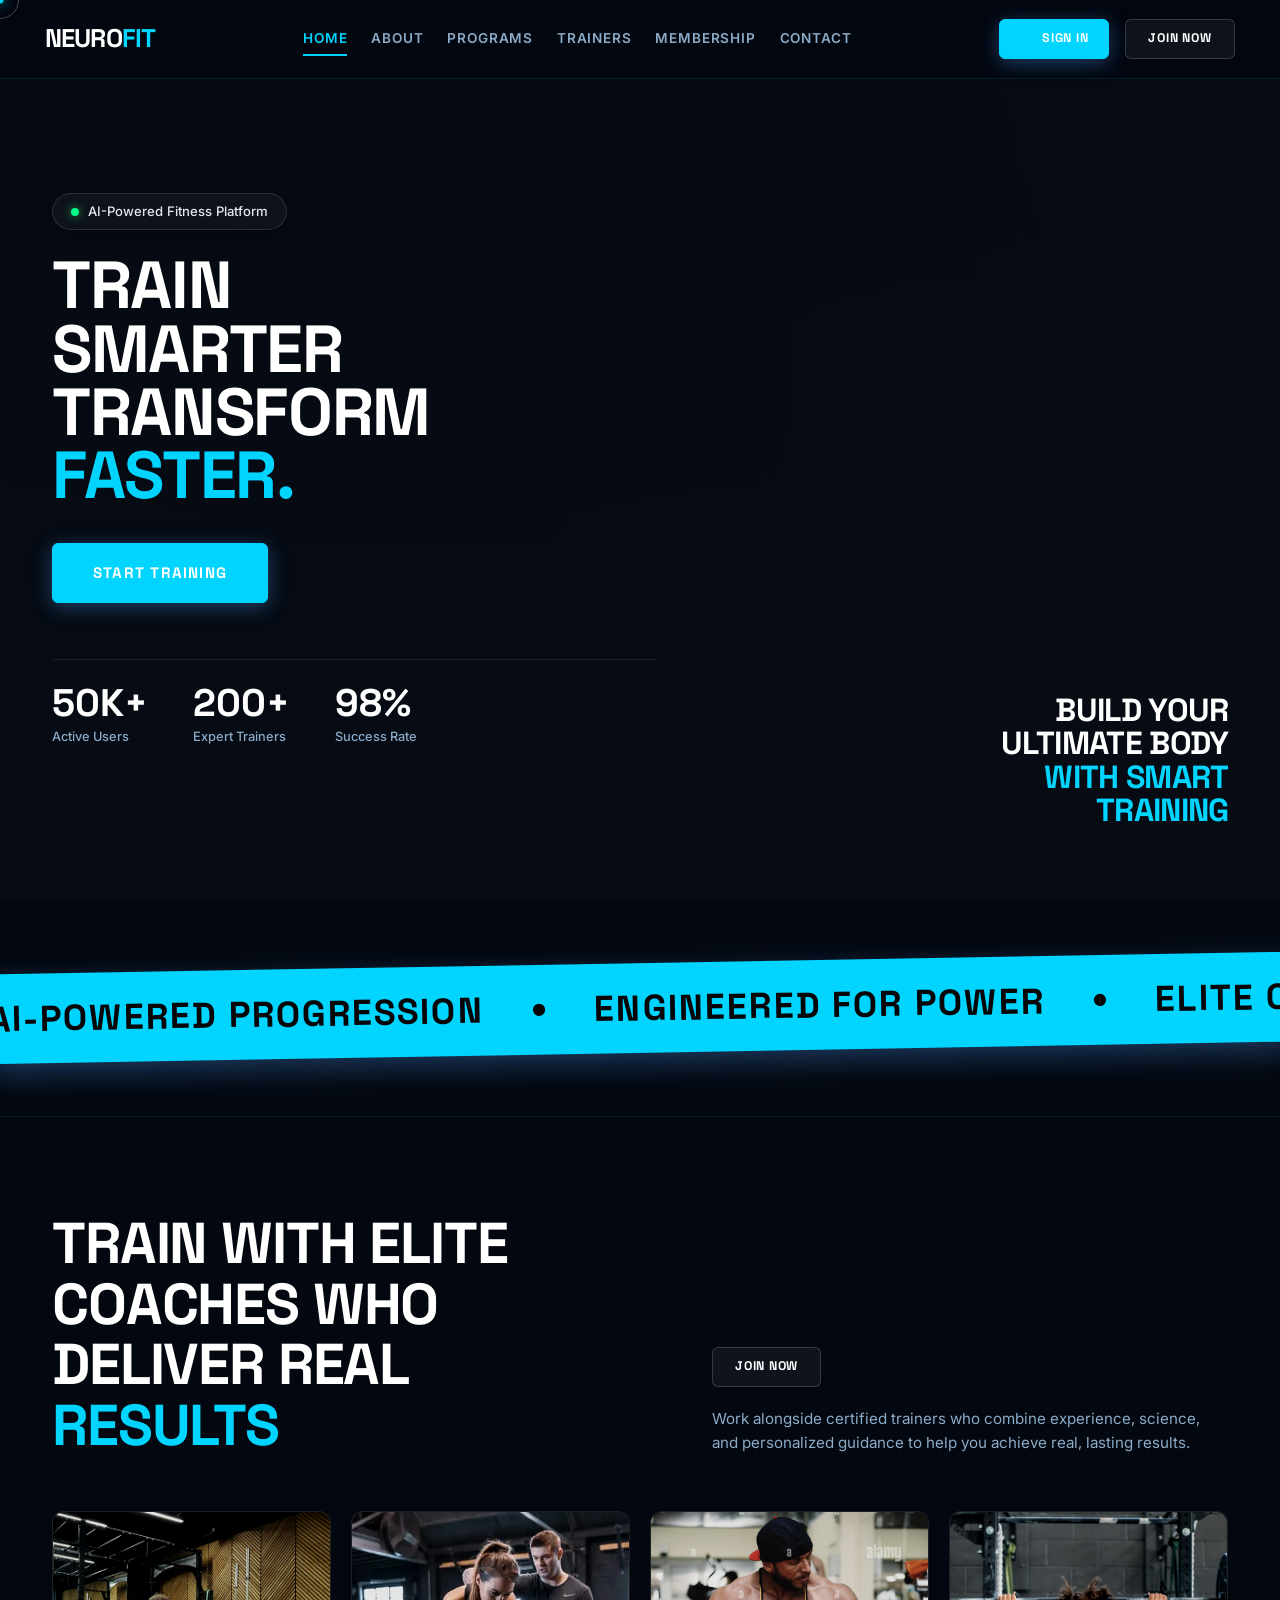
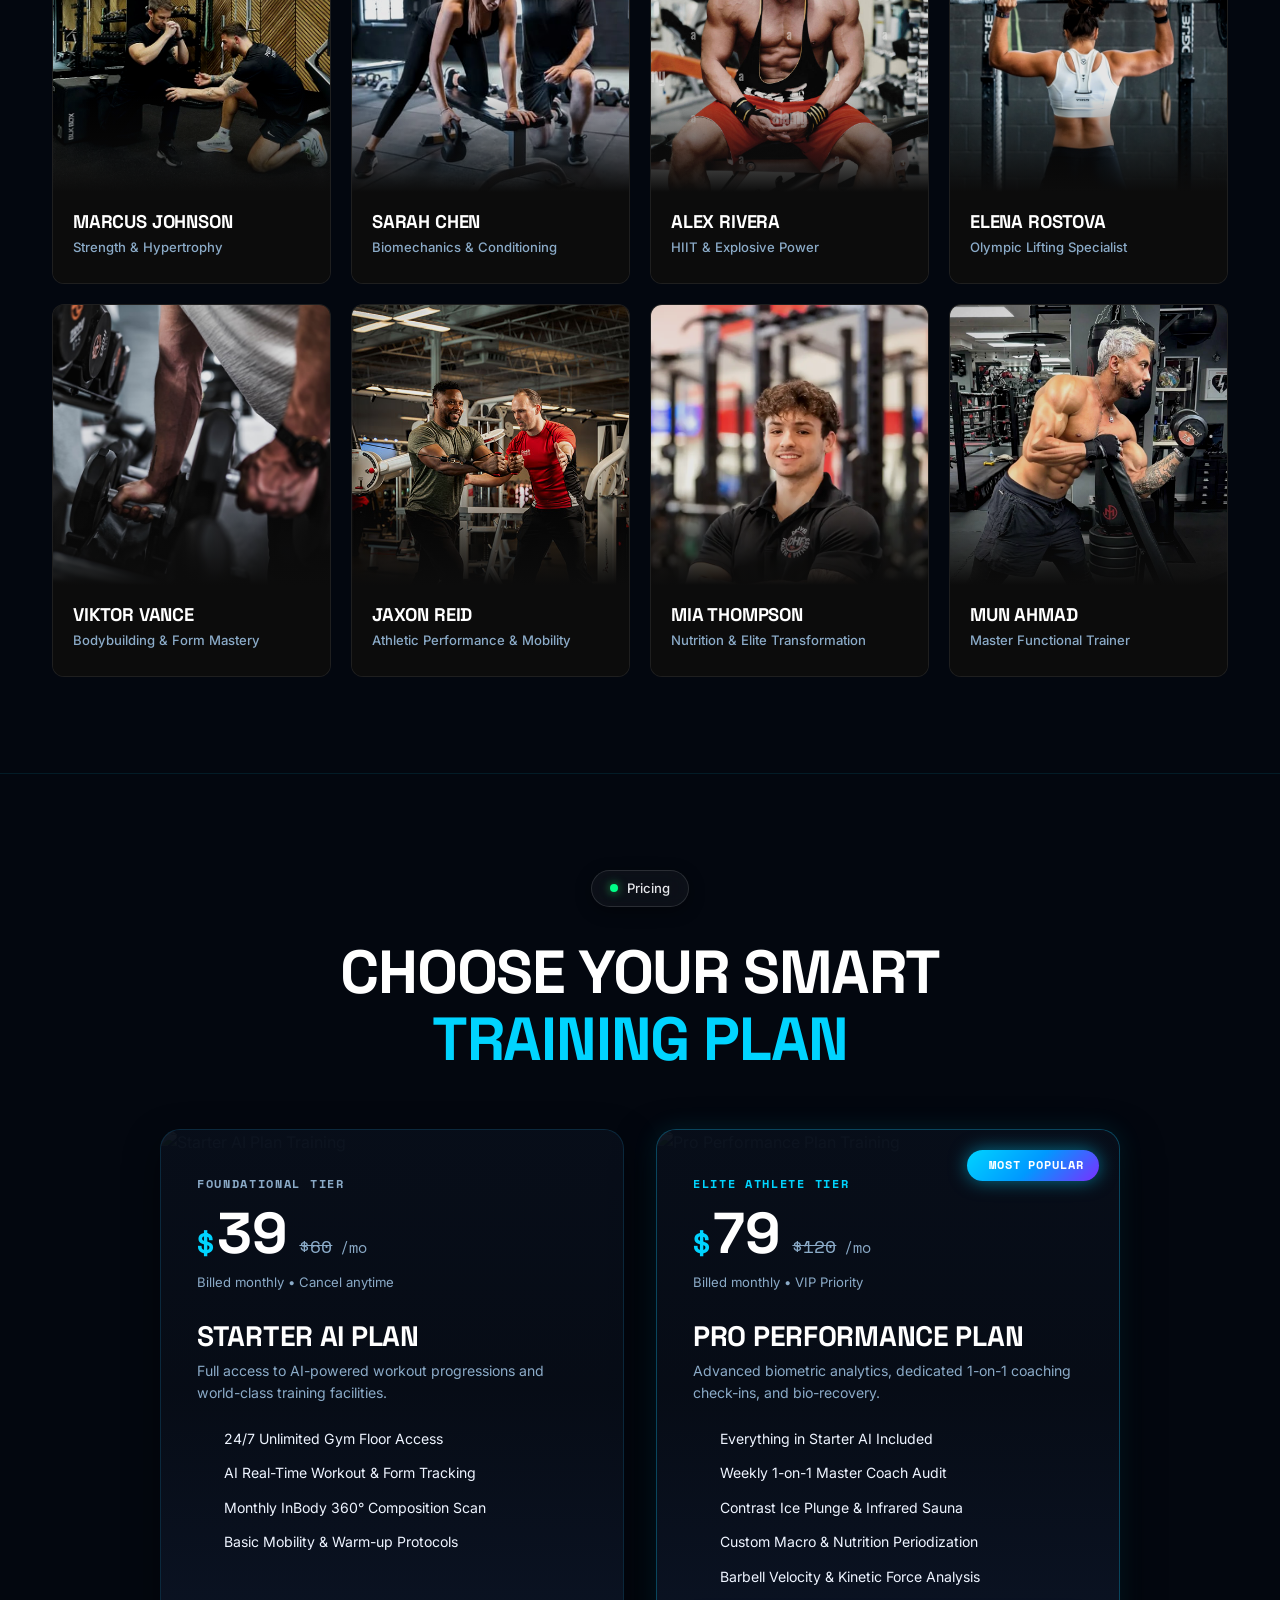
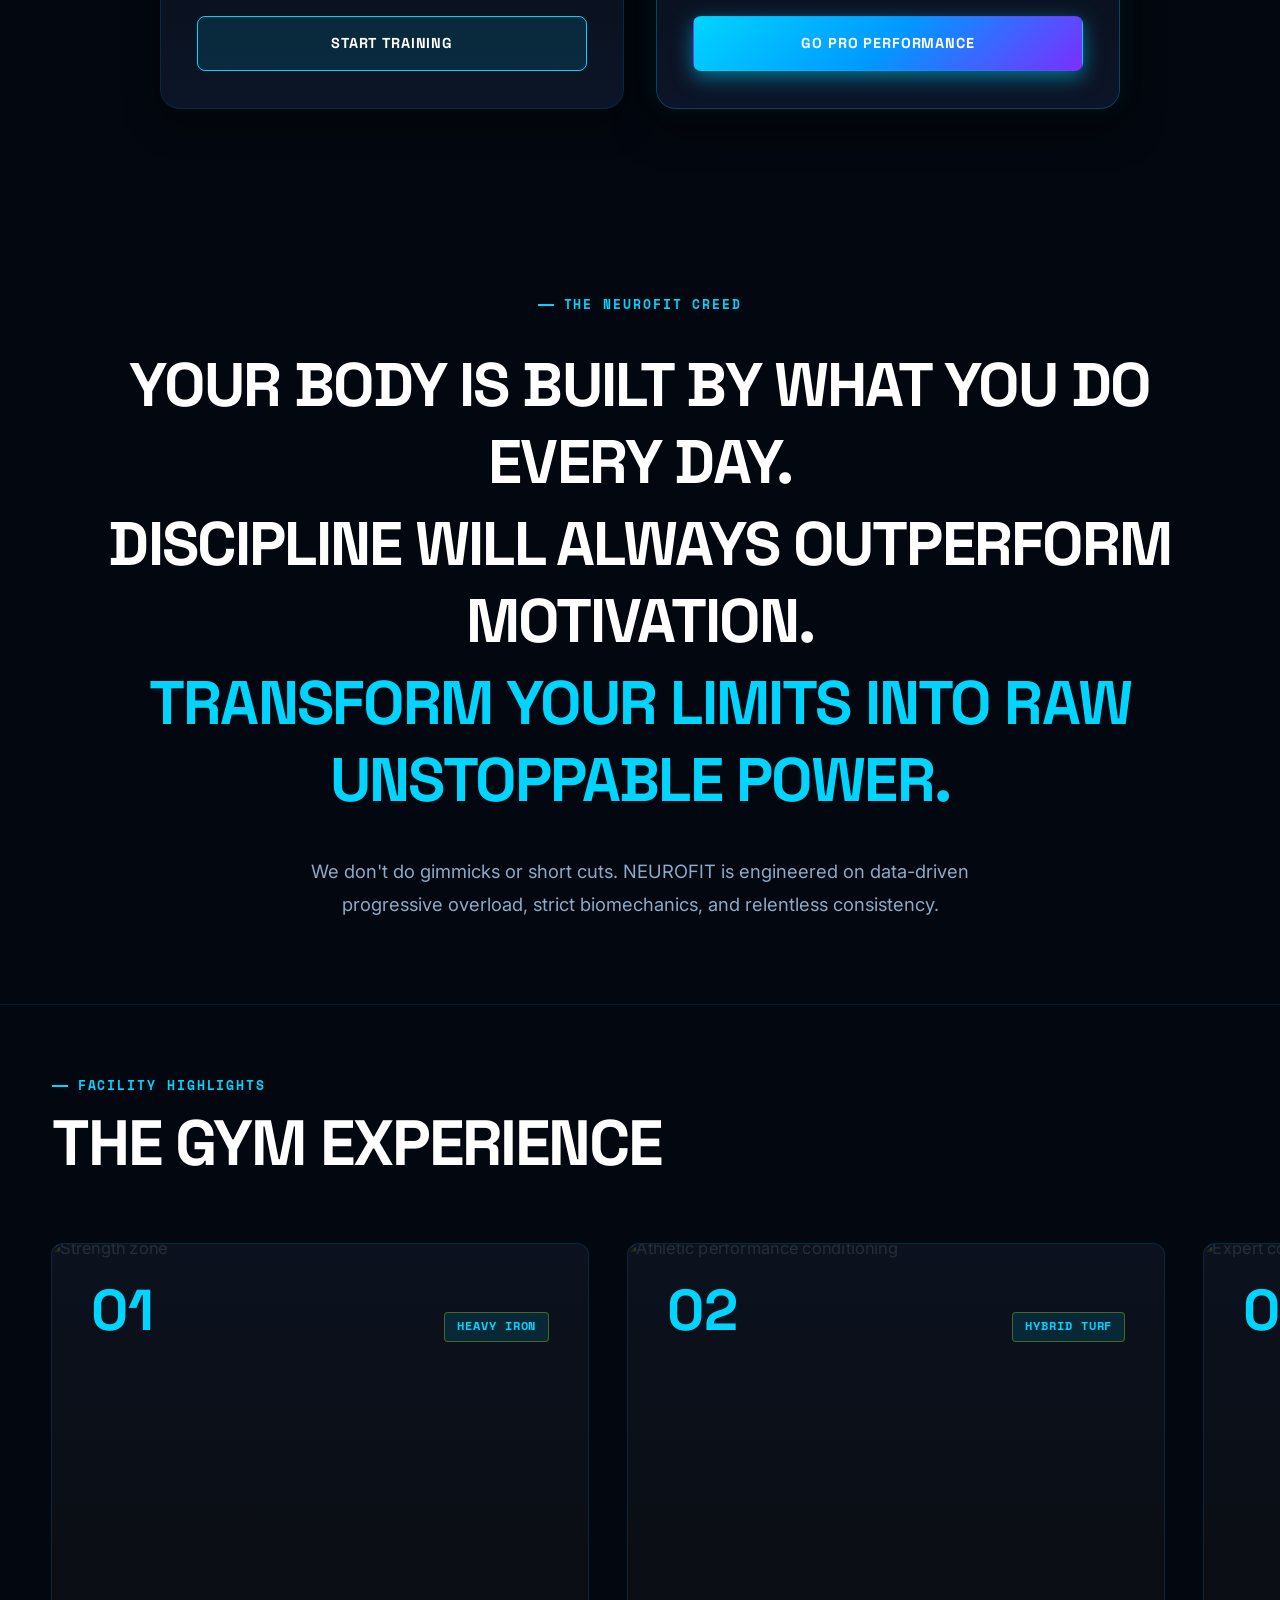
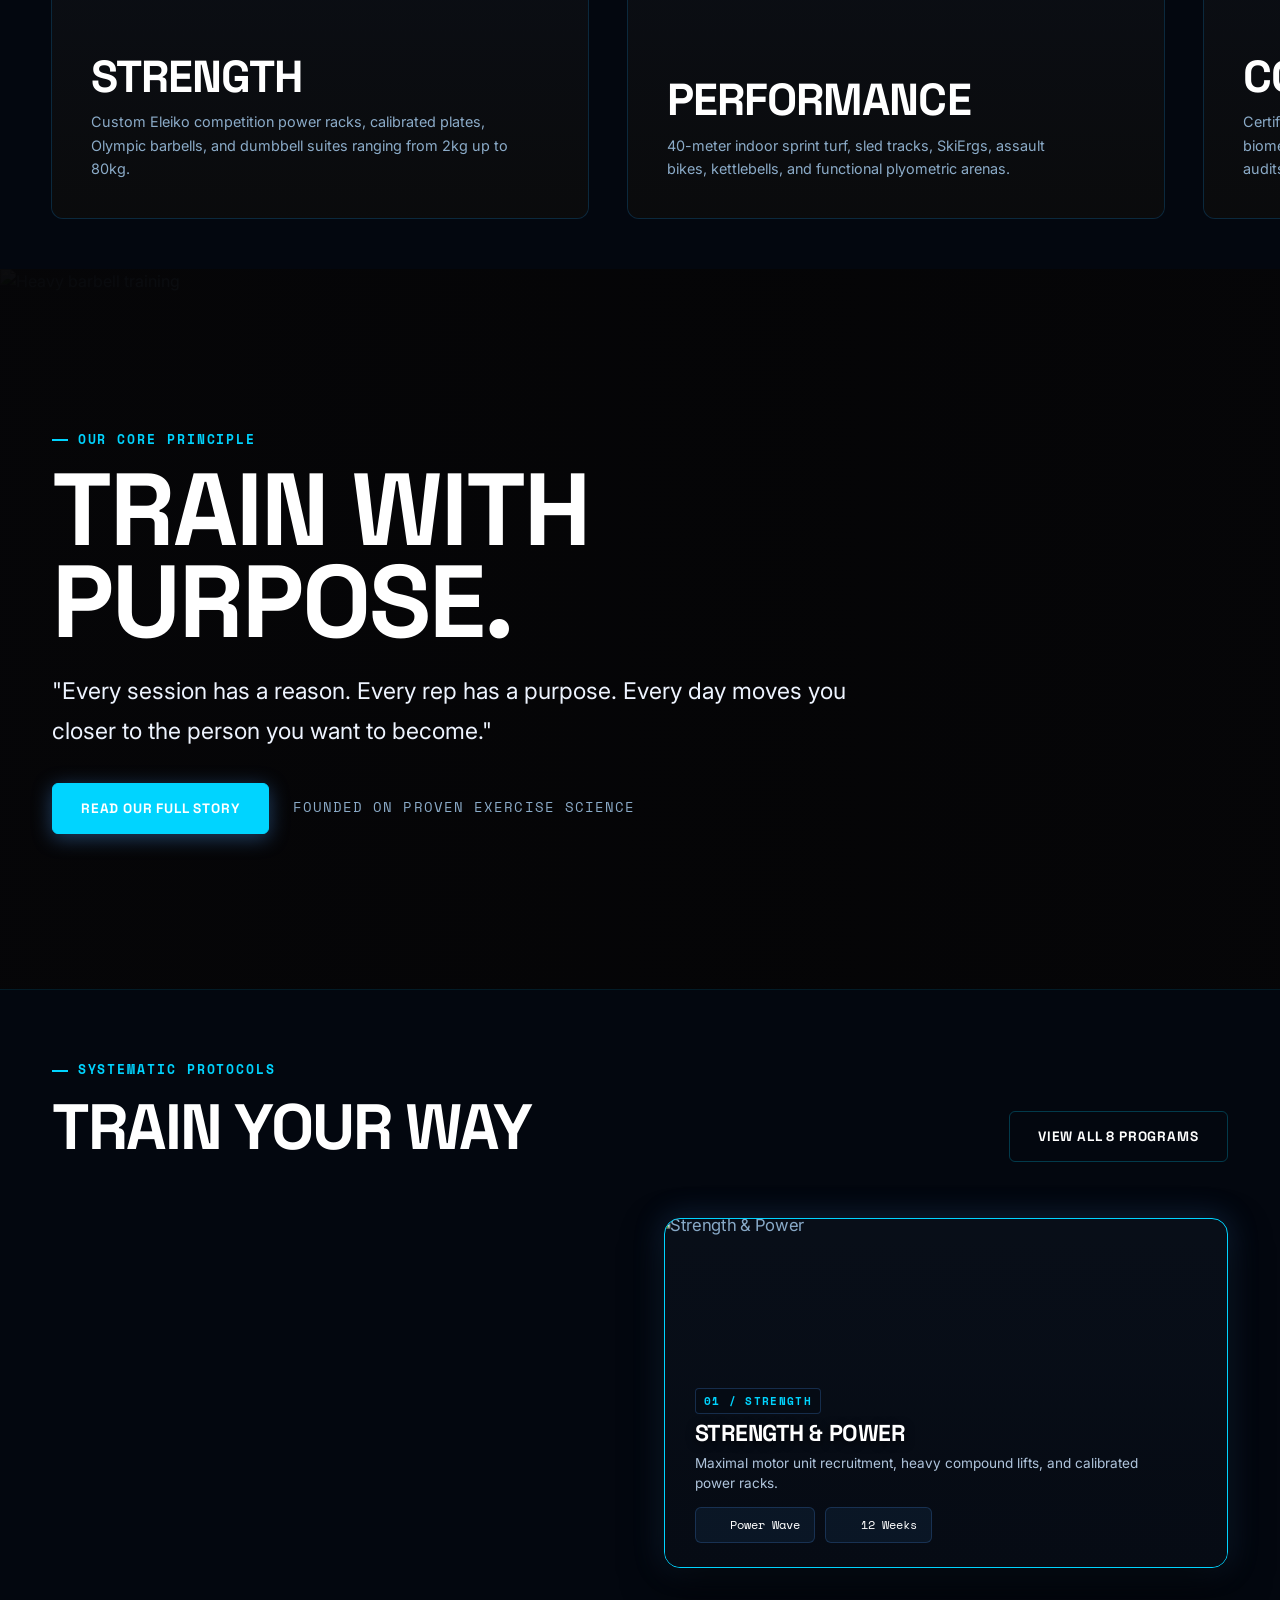
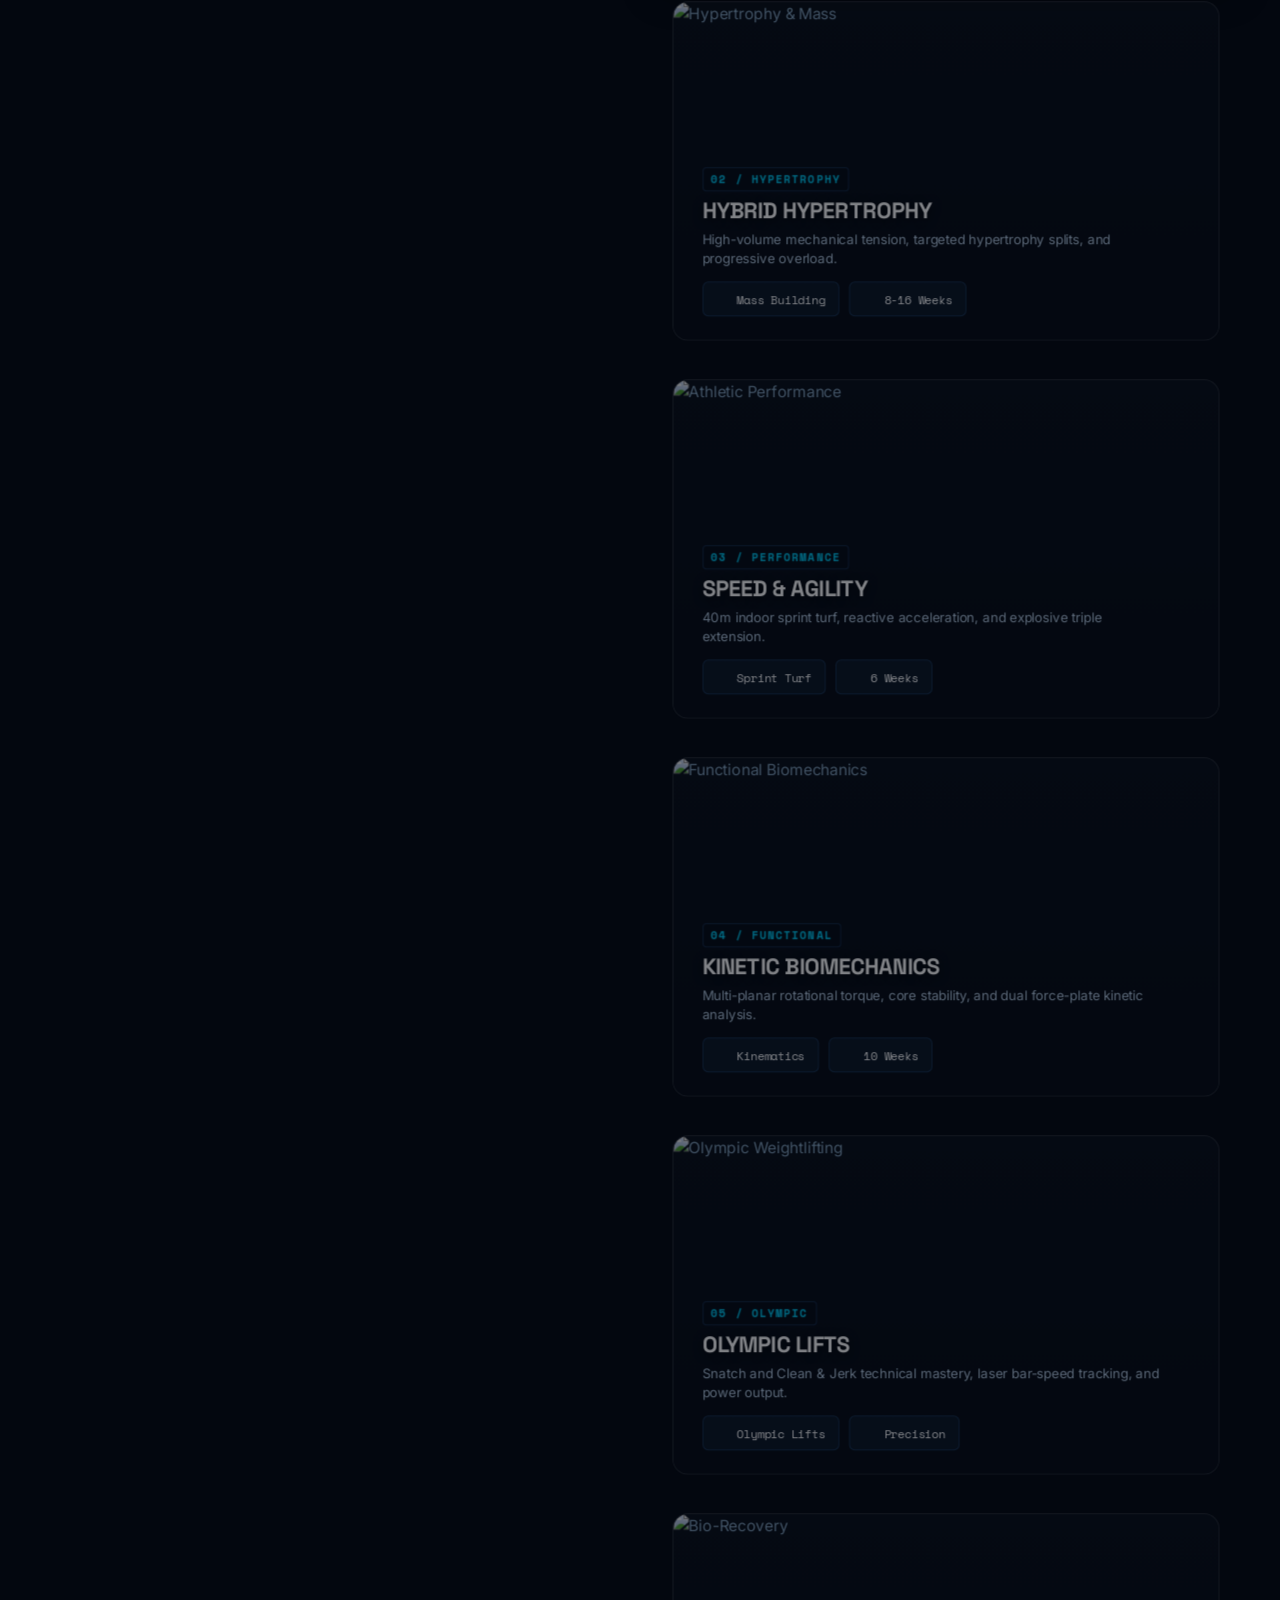
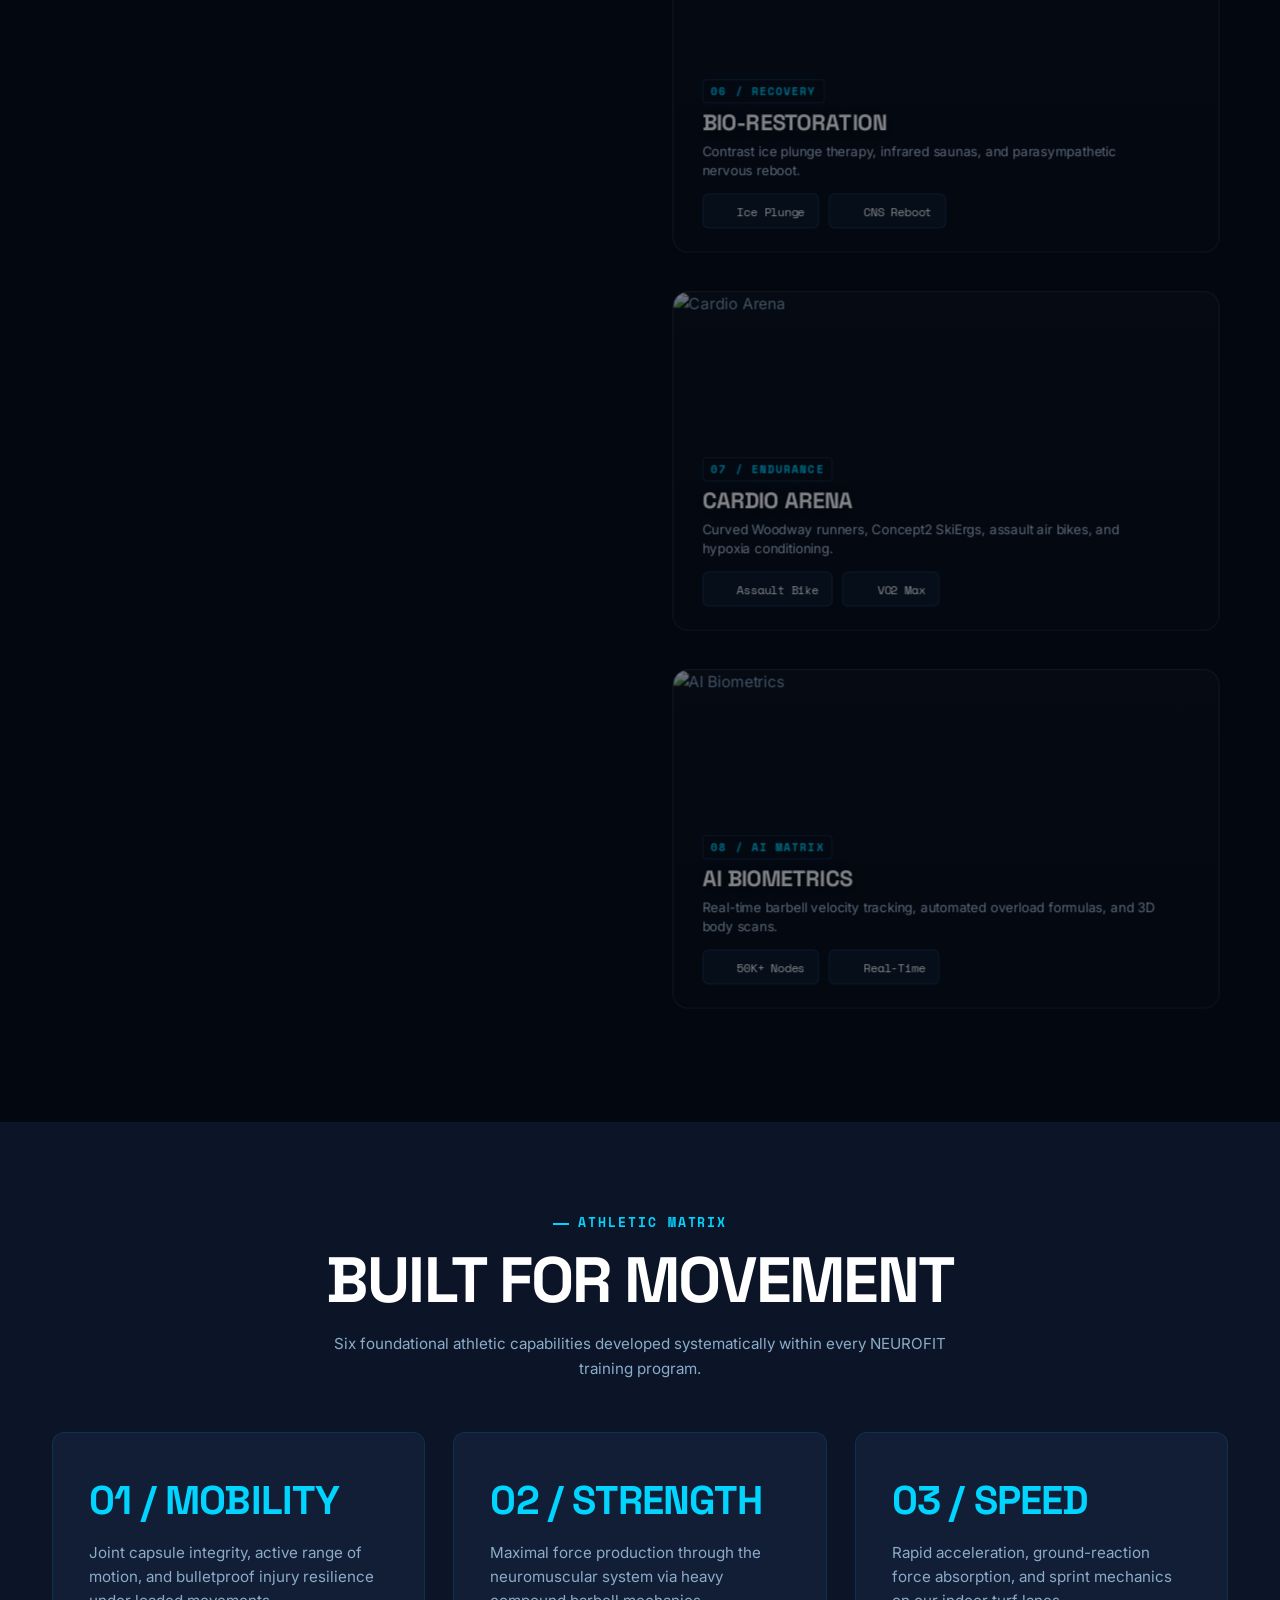
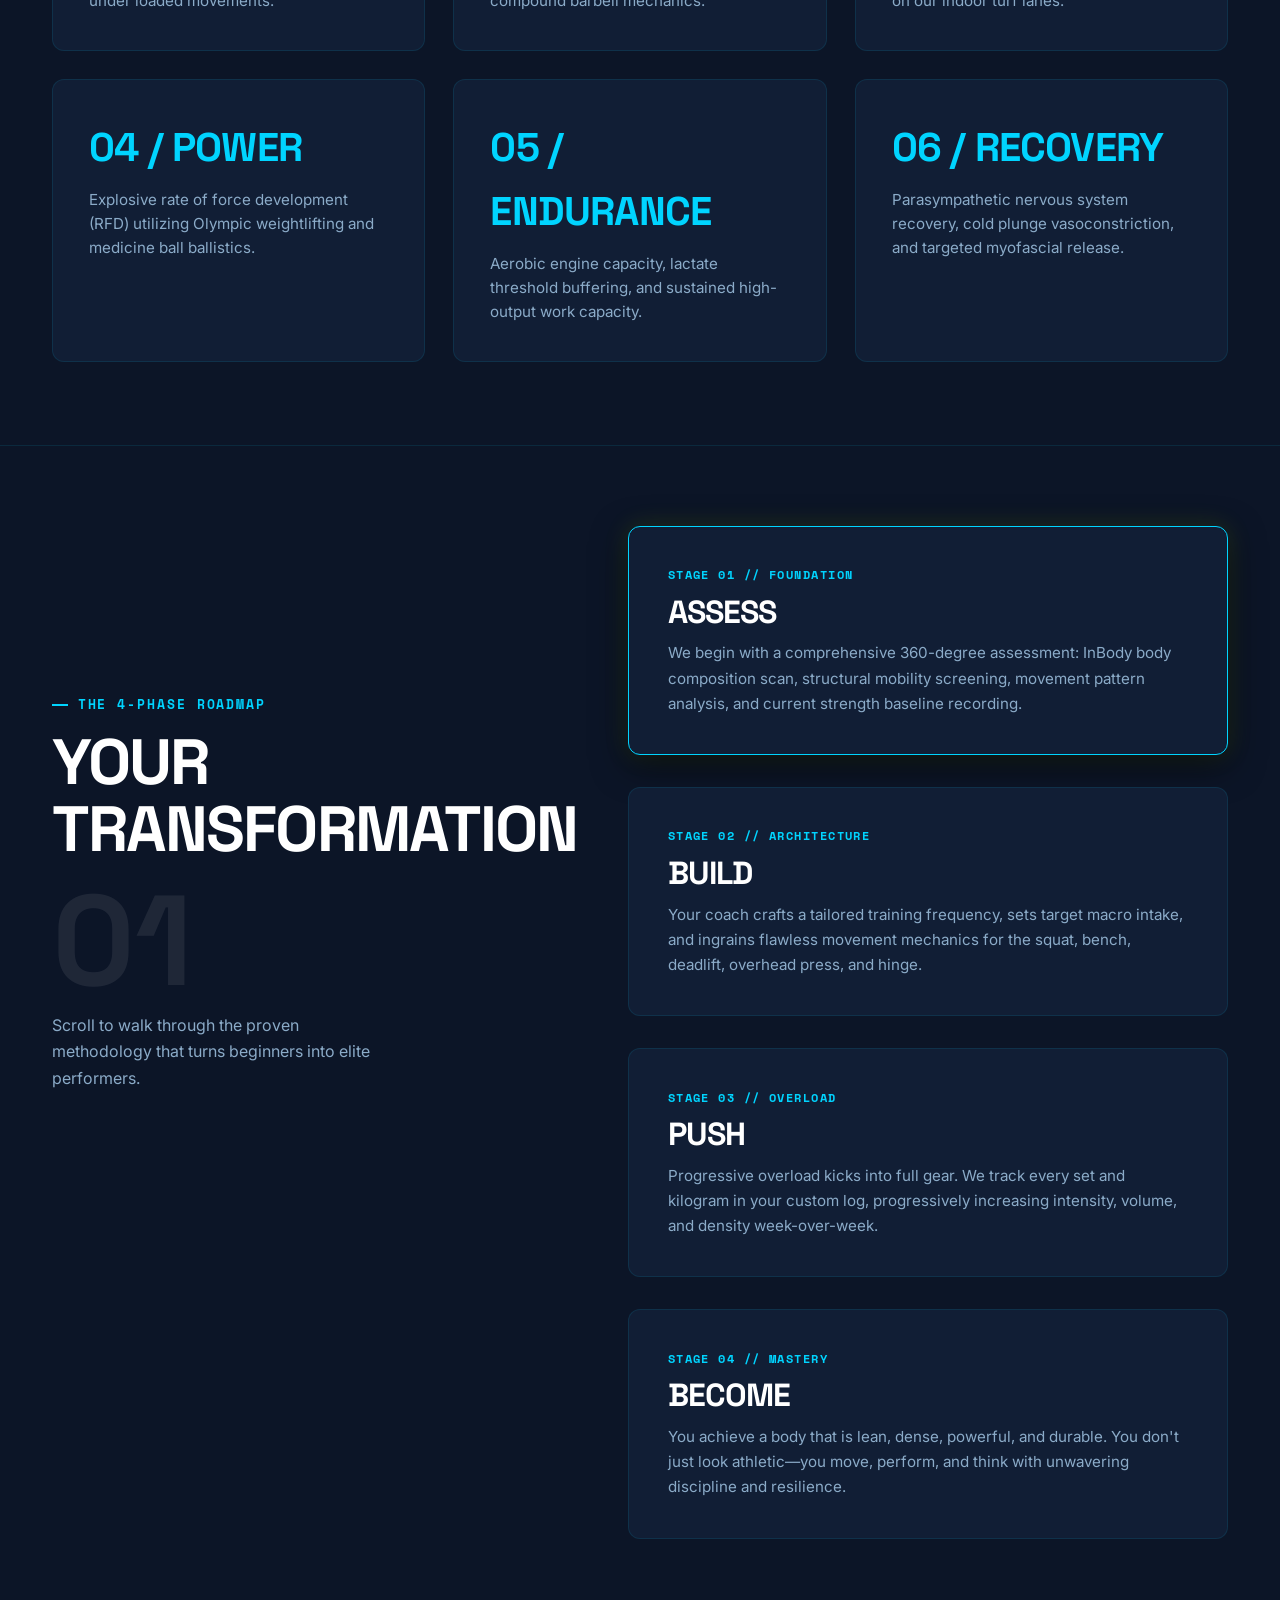
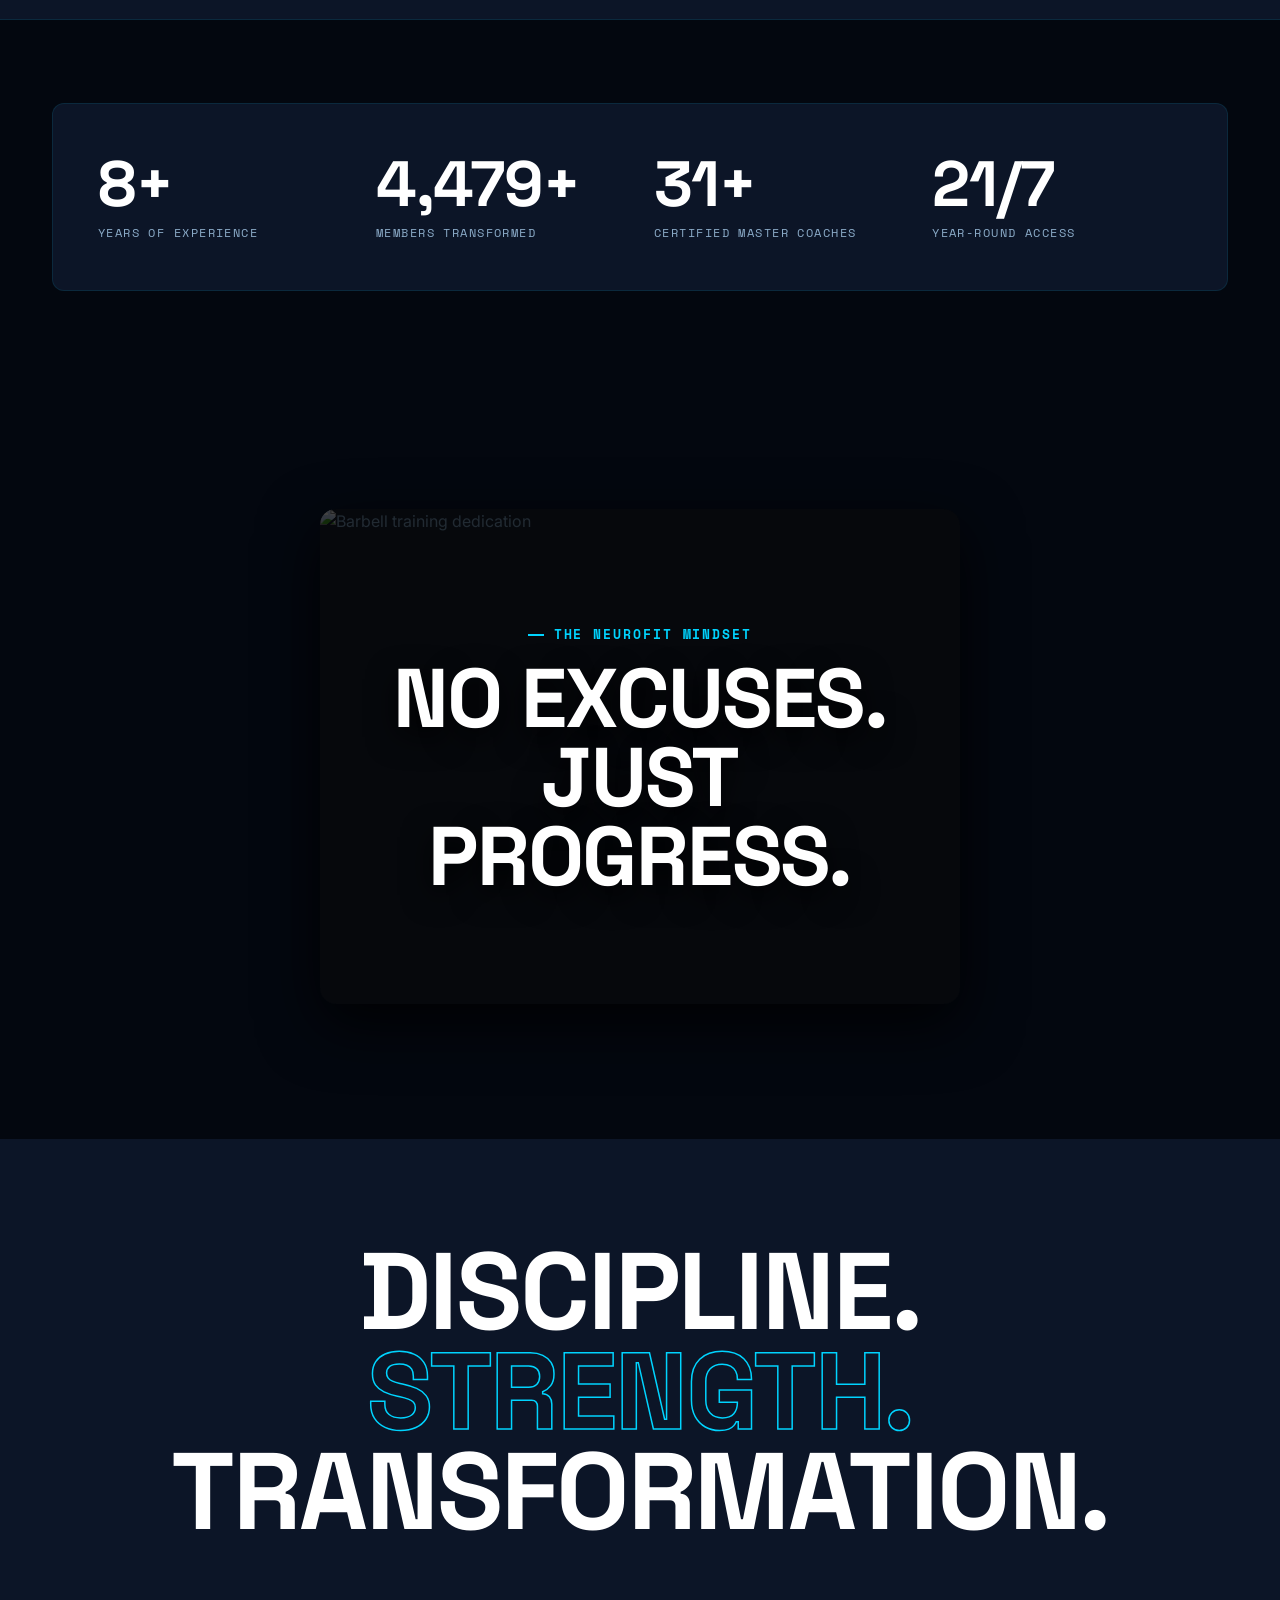
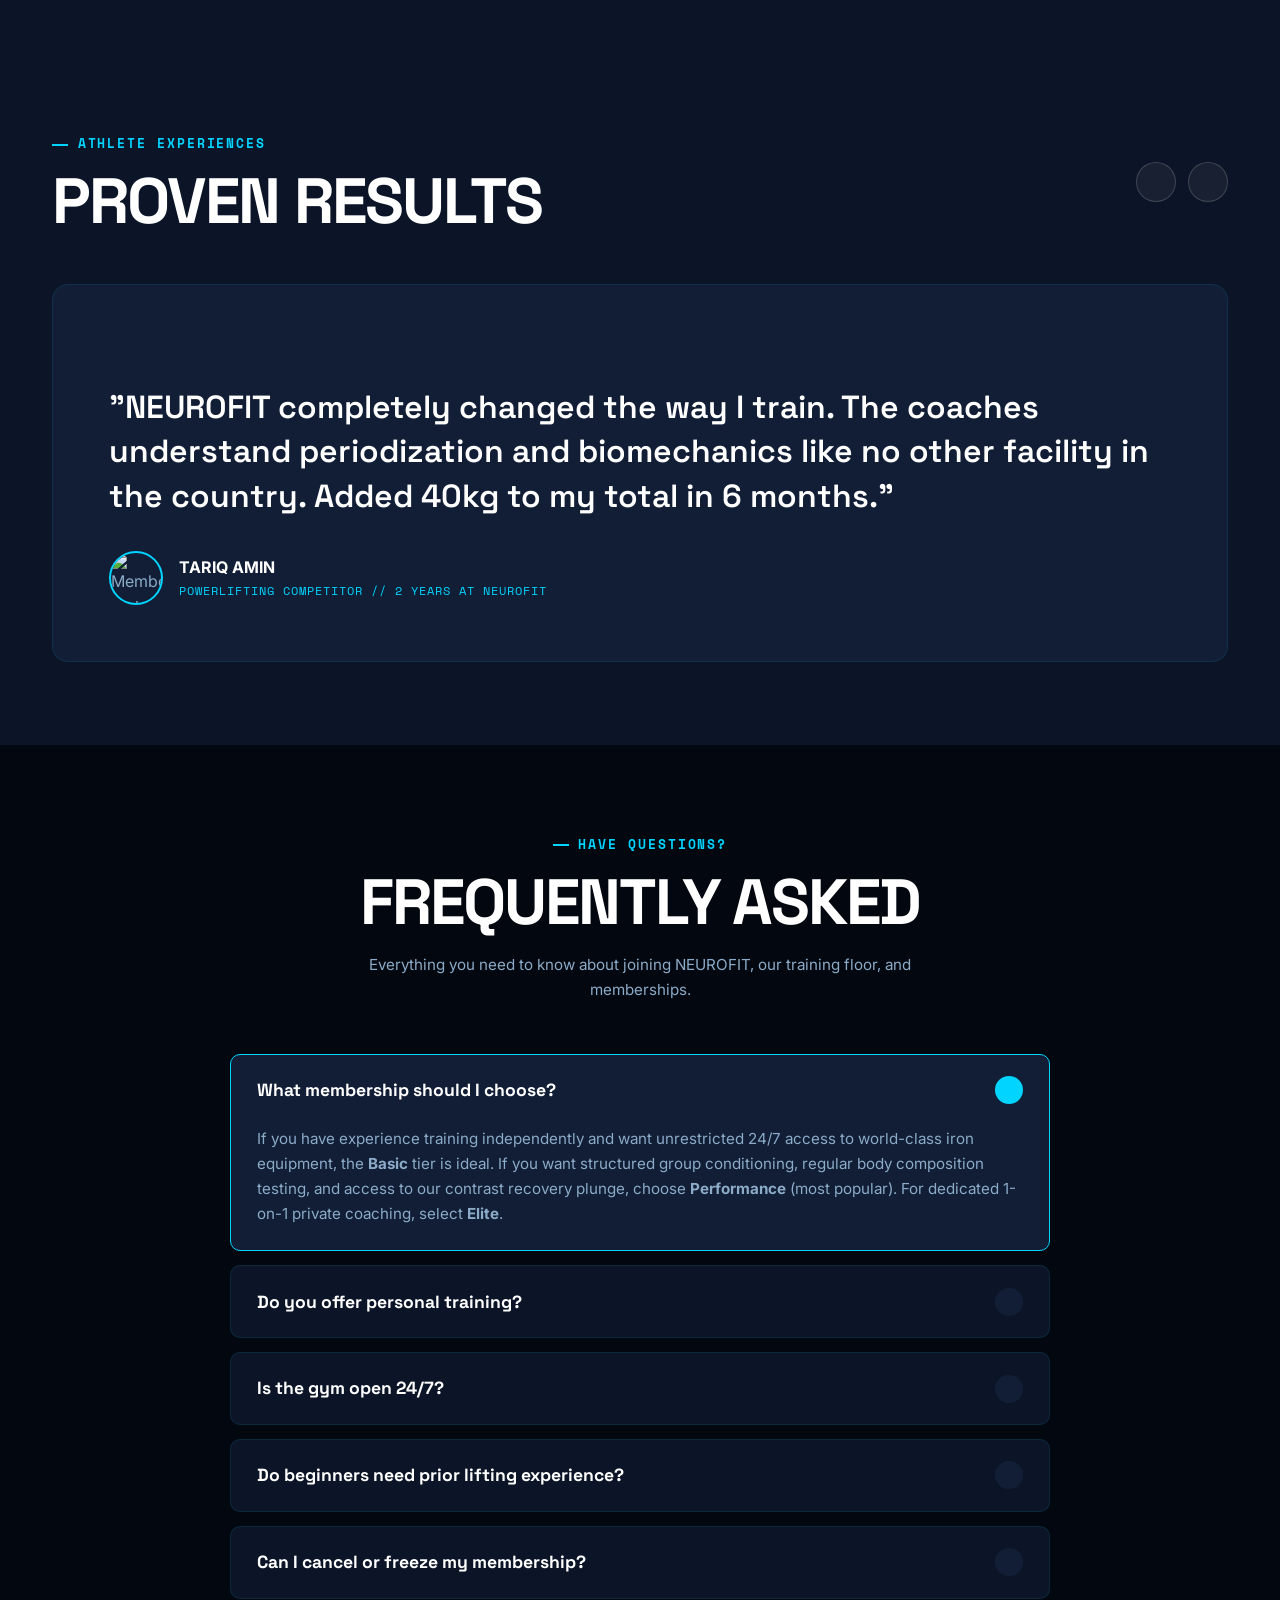
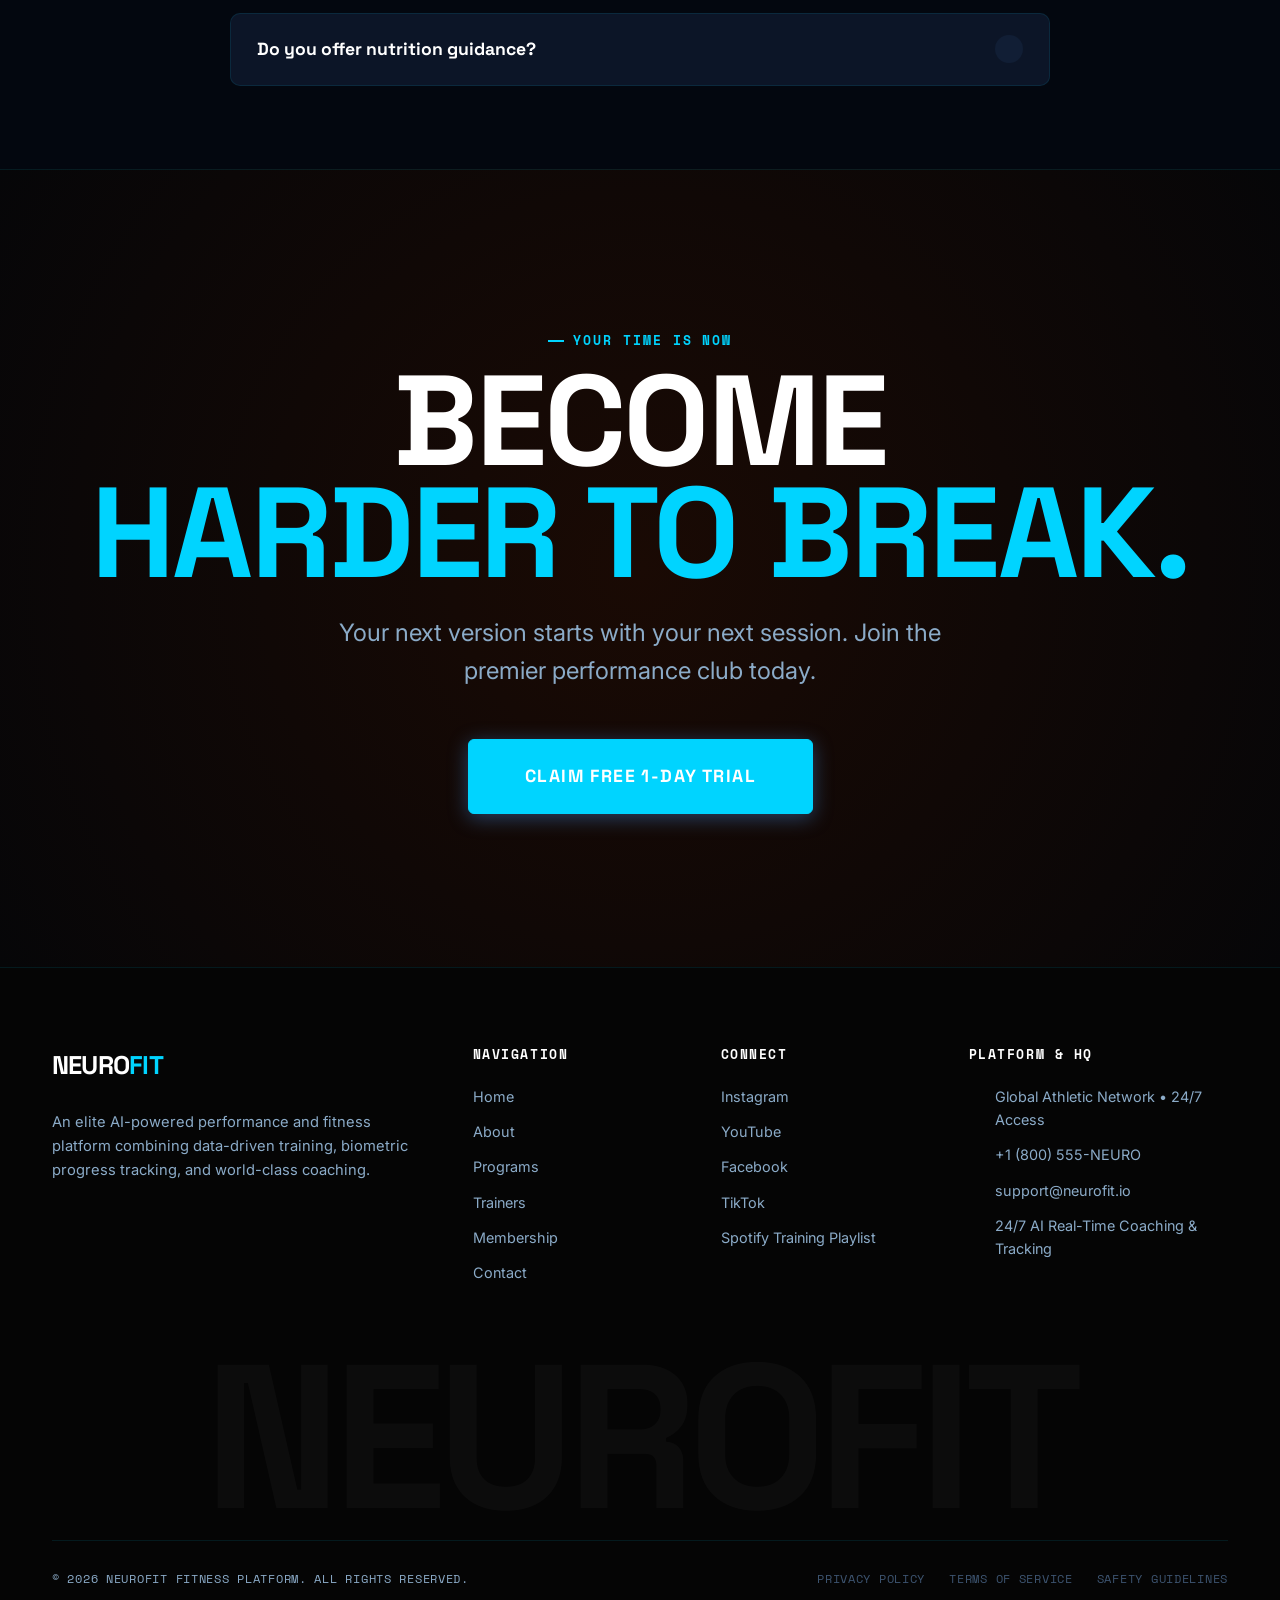
==== commit 38213d21: "feat: complete member dashboard, digital gym card, and firebase authentication system" ====
--- a/index.html
+++ b/index.html
@@ -110,6 +110,13 @@
       </nav>
 
       <div class="nav-actions">
+        <div class="auth-nav-container">
+          <button class="btn btn-primary btn-sm auth-btn-trigger" data-modal-target="auth-modal" data-auth-action="open-modal" type="button" style="border-radius: 6px; padding: 0.55rem 1.25rem; font-weight: 700; gap: 0.4rem;">
+            <i data-lucide="user" style="width: 16px; height: 16px;"></i>
+            <span>Sign In</span>
+          </button>
+        </div>
+
         <button class="btn btn-secondary btn-sm magnetic-btn" data-modal-target="trial-modal" data-cursor="JOIN" style="border-radius: 6px; padding: 0.55rem 1.4rem; font-weight: 700;">
           <span>Join Now</span>
         </button>
@@ -135,8 +142,14 @@
     </div>
 
     <div class="mobile-nav-footer">
-      <button class="btn btn-primary btn-lg" data-modal-target="trial-modal">
-        <span>Start Training</span>
+      <div class="mobile-auth-container">
+        <button class="btn btn-primary btn-lg auth-btn-trigger" data-modal-target="auth-modal" data-auth-action="open-modal" type="button" style="width: 100%; margin-bottom: 0.75rem; justify-content: center;">
+          <i data-lucide="user"></i>
+          <span>Sign In / Register</span>
+        </button>
+      </div>
+      <button class="btn btn-secondary btn-lg" data-modal-target="trial-modal" style="width: 100%; justify-content: center;">
+        <span>Free Day Pass</span>
         <i data-lucide="arrow-right"></i>
       </button>
       <div class="mobile-nav-meta">
@@ -1254,5 +1267,169 @@
 
   <!-- Main JavaScript Entry Point -->
   <script src="js/app.js"></script>
+
+  <!-- ==========================================================================
+       FIREBASE AUTH MODAL (SIGN IN, SIGN UP, FORGOT PASSWORD)
+       ========================================================================== -->
+  <div class="modal-backdrop" id="auth-modal" aria-hidden="true">
+    <div class="modal-container" style="max-width: 480px;">
+      <button class="modal-close-btn" aria-label="Close modal"><i data-lucide="x"></i></button>
+
+      <!-- Dynamic Alert Banner -->
+      <div id="auth-alert-box" class="auth-alert"></div>
+
+      <!-- Tab Switcher -->
+      <div class="auth-tabs-header">
+        <button class="auth-tab active" data-tab="signin" type="button">Sign In</button>
+        <button class="auth-tab" data-tab="signup" type="button">Create Account</button>
+      </div>
+
+      <!-- 1. SIGN IN FORM -->
+      <form id="auth-signin-form" autocomplete="on">
+        <div class="section-eyebrow" style="margin-bottom: 0.25rem;">WELCOME BACK</div>
+        <h3 class="font-headline" style="font-size: 1.6rem; font-weight: 800; color: var(--text-white); margin-bottom: 1.25rem;">
+          ACCESS YOUR PORTAL
+        </h3>
+
+        <div class="form-group">
+          <label class="form-label" for="signin-email">Email Address</label>
+          <input type="email" id="signin-email" class="form-control" placeholder="name@example.com" required autocomplete="email">
+        </div>
+
+        <div class="form-group">
+          <div style="display: flex; justify-content: space-between; align-items: center; margin-bottom: 0.4rem;">
+            <label class="form-label" for="signin-password" style="margin-bottom: 0;">Password</label>
+            <a href="#" data-switch-tab="forgot" style="font-size: 0.8rem; color: var(--accent); text-decoration: none;">Forgot?</a>
+          </div>
+          <div class="auth-password-wrap">
+            <input type="password" id="signin-password" class="form-control" placeholder="Enter your password" required autocomplete="current-password">
+            <button type="button" class="auth-password-toggle" aria-label="Toggle password visibility">
+              <i data-lucide="eye"></i>
+            </button>
+          </div>
+        </div>
+
+        <button type="submit" class="btn btn-primary btn-lg" style="width: 100%; margin-top: 1rem; justify-content: center;">
+          <span>Sign In</span>
+          <i data-lucide="arrow-right"></i>
+        </button>
+
+        <button type="button" class="btn btn-secondary btn-sm js-quick-demo-signin" style="width: 100%; margin-top: 0.75rem; justify-content: center; gap: 0.5rem; background: rgba(0,212,255,0.08); border-color: rgba(0,212,255,0.3); color: var(--accent); padding: 0.65rem 1rem;">
+          <i data-lucide="zap"></i>
+          <span>⚡ 1-Click Fast Sign In (Auto-Fill)</span>
+        </button>
+
+        <div class="auth-divider">
+          <span>OR CONTINUE WITH</span>
+        </div>
+
+        <button type="button" class="btn-google js-google-signin">
+          <svg viewBox="0 0 24 24">
+            <path fill="#4285F4" d="M22.56 12.25c0-.78-.07-1.53-.2-2.25H12v4.26h5.92c-.26 1.37-1.04 2.53-2.21 3.31v2.77h3.57c2.08-1.92 3.28-4.74 3.28-8.09z"/>
+            <path fill="#34A853" d="M12 23c2.97 0 5.46-.98 7.28-2.66l-3.57-2.77c-.98.66-2.23 1.06-3.71 1.06-2.86 0-5.29-1.93-6.16-4.53H2.18v2.84C3.99 20.53 7.7 23 12 23z"/>
+            <path fill="#FBBC05" d="M5.84 14.09c-.22-.66-.35-1.36-.35-2.09s.13-1.43.35-2.09V7.06H2.18C1.43 8.55 1 10.22 1 12s.43 3.45 1.18 4.94l2.85-2.22.81-.63z"/>
+            <path fill="#EA4335" d="M12 5.38c1.62 0 3.06.56 4.21 1.64l3.15-3.15C17.45 2.09 14.97 1 12 1 7.7 1 3.99 3.47 2.18 7.06l3.66 2.84c.87-2.6 3.3-4.52 6.16-4.52z"/>
+          </svg>
+          <span>Continue with Google</span>
+        </button>
+
+        <div class="auth-switch-text">
+          Don't have an account?
+          <a href="#" data-switch-tab="signup">Create Account</a>
+        </div>
+      </form>
+
+      <!-- 2. SIGN UP FORM -->
+      <form id="auth-signup-form" style="display: none;" autocomplete="on">
+        <div class="section-eyebrow" style="margin-bottom: 0.25rem;">BECOME A MEMBER</div>
+        <h3 class="font-headline" style="font-size: 1.6rem; font-weight: 800; color: var(--text-white); margin-bottom: 1.25rem;">
+          JOIN NEUROFIT
+        </h3>
+
+        <div class="form-group">
+          <label class="form-label" for="signup-name">Full Name</label>
+          <input type="text" id="signup-name" class="form-control" placeholder="e.g. Jawad Khan" required autocomplete="name">
+        </div>
+
+        <div class="form-group">
+          <label class="form-label" for="signup-email">Email Address</label>
+          <input type="email" id="signup-email" class="form-control" placeholder="name@example.com" required autocomplete="email">
+        </div>
+
+        <div class="form-group">
+          <label class="form-label" for="signup-password">Password (min 6 characters)</label>
+          <div class="auth-password-wrap">
+            <input type="password" id="signup-password" class="form-control" placeholder="Create strong password" required autocomplete="new-password">
+            <button type="button" class="auth-password-toggle" aria-label="Toggle password visibility">
+              <i data-lucide="eye"></i>
+            </button>
+          </div>
+        </div>
+
+        <div class="form-group">
+          <label class="form-label" for="signup-confirm-password">Confirm Password</label>
+          <div class="auth-password-wrap">
+            <input type="password" id="signup-confirm-password" class="form-control" placeholder="Confirm your password" required autocomplete="new-password">
+            <button type="button" class="auth-password-toggle" aria-label="Toggle password visibility">
+              <i data-lucide="eye"></i>
+            </button>
+          </div>
+        </div>
+
+        <button type="submit" class="btn btn-primary btn-lg" style="width: 100%; margin-top: 1rem; justify-content: center;">
+          <span>Create Account</span>
+          <i data-lucide="arrow-right"></i>
+        </button>
+
+        <div class="auth-divider">
+          <span>OR SIGN UP WITH</span>
+        </div>
+
+        <button type="button" class="btn-google js-google-signin">
+          <svg viewBox="0 0 24 24">
+            <path fill="#4285F4" d="M22.56 12.25c0-.78-.07-1.53-.2-2.25H12v4.26h5.92c-.26 1.37-1.04 2.53-2.21 3.31v2.77h3.57c2.08-1.92 3.28-4.74 3.28-8.09z"/>
+            <path fill="#34A853" d="M12 23c2.97 0 5.46-.98 7.28-2.66l-3.57-2.77c-.98.66-2.23 1.06-3.71 1.06-2.86 0-5.29-1.93-6.16-4.53H2.18v2.84C3.99 20.53 7.7 23 12 23z"/>
+            <path fill="#FBBC05" d="M5.84 14.09c-.22-.66-.35-1.36-.35-2.09s.13-1.43.35-2.09V7.06H2.18C1.43 8.55 1 10.22 1 12s.43 3.45 1.18 4.94l2.85-2.22.81-.63z"/>
+            <path fill="#EA4335" d="M12 5.38c1.62 0 3.06.56 4.21 1.64l3.15-3.15C17.45 2.09 14.97 1 12 1 7.7 1 3.99 3.47 2.18 7.06l3.66 2.84c.87-2.6 3.3-4.52 6.16-4.52z"/>
+          </svg>
+          <span>Continue with Google</span>
+        </button>
+
+        <div class="auth-switch-text">
+          Already have an account?
+          <a href="#" data-switch-tab="signin">Sign In</a>
+        </div>
+      </form>
+
+      <!-- 3. FORGOT PASSWORD FORM -->
+      <form id="auth-forgot-form" style="display: none;" autocomplete="on">
+        <div class="section-eyebrow" style="margin-bottom: 0.25rem;">RECOVERY</div>
+        <h3 class="font-headline" style="font-size: 1.6rem; font-weight: 800; color: var(--text-white); margin-bottom: 0.5rem;">
+          RESET PASSWORD
+        </h3>
+        <p style="font-size: 0.9rem; color: var(--text-secondary); margin-bottom: 1.25rem;">
+          Enter your registered email address and we'll send you a link to reset your password.
+        </p>
+
+        <div class="form-group">
+          <label class="form-label" for="forgot-email">Email Address</label>
+          <input type="email" id="forgot-email" class="form-control" placeholder="name@example.com" required autocomplete="email">
+        </div>
+
+        <button type="submit" class="btn btn-primary btn-lg" style="width: 100%; margin-top: 1rem; justify-content: center;">
+          <span>Send Reset Link</span>
+          <i data-lucide="mail"></i>
+        </button>
+
+        <div class="auth-switch-text">
+          Remembered your password?
+          <a href="#" data-switch-tab="signin">Back to Sign In</a>
+        </div>
+      </form>
+    </div>
+  </div>
+
+  <!-- Firebase Authentication Script Module -->
+  <script type="module" src="js/auth.js"></script>
 </body>
 </html>
--- a/css/components.css
+++ b/css/components.css
@@ -2898,3 +2898,1266 @@
     margin-bottom: 1rem;
   }
 }
+
+/* ==========================================================================
+   FIREBASE AUTHENTICATION UI COMPONENTS
+   ========================================================================== */
+
+/* Auth Tabs Header */
+.auth-tabs-header {
+  display: flex;
+  background-color: var(--bg-surface-elevated);
+  border: 1px solid var(--border-subtle);
+  border-radius: 8px;
+  padding: 4px;
+  margin-bottom: 1.5rem;
+  gap: 4px;
+}
+
+.auth-tab {
+  flex: 1;
+  padding: 0.65rem 1rem;
+  background: transparent;
+  border: none;
+  border-radius: 6px;
+  color: var(--text-secondary);
+  font-family: var(--font-display);
+  font-weight: 700;
+  font-size: 0.9rem;
+  text-transform: uppercase;
+  letter-spacing: 0.05em;
+  cursor: pointer;
+  transition: all 0.25s ease;
+}
+
+.auth-tab:hover {
+  color: var(--text-white);
+}
+
+.auth-tab.active {
+  background: var(--accent);
+  color: #03070F;
+  box-shadow: 0 4px 14px var(--accent-glow);
+}
+
+/* Auth Alert Banner */
+.auth-alert {
+  display: none;
+  align-items: center;
+  gap: 0.75rem;
+  padding: 0.85rem 1rem;
+  border-radius: 8px;
+  font-size: 0.88rem;
+  margin-bottom: 1.25rem;
+  line-height: 1.4;
+}
+
+.auth-alert i {
+  width: 20px;
+  height: 20px;
+  flex-shrink: 0;
+}
+
+.auth-alert.error {
+  background: rgba(255, 68, 68, 0.12);
+  border: 1px solid rgba(255, 68, 68, 0.4);
+  color: #FF7070;
+}
+
+.auth-alert.success {
+  background: rgba(0, 255, 136, 0.12);
+  border: 1px solid rgba(0, 255, 136, 0.4);
+  color: #00FF88;
+}
+
+/* Auth Divider */
+.auth-divider {
+  display: flex;
+  align-items: center;
+  text-align: center;
+  margin: 1.5rem 0;
+  color: var(--text-dark);
+  font-family: var(--font-mono);
+  font-size: 0.75rem;
+  letter-spacing: 0.1em;
+}
+
+.auth-divider::before,
+.auth-divider::after {
+  content: '';
+  flex: 1;
+  border-bottom: 1px solid var(--border-subtle);
+}
+
+.auth-divider span {
+  padding: 0 1rem;
+  color: var(--text-secondary);
+}
+
+/* Google Sign-in Button */
+.btn-google {
+  display: flex;
+  align-items: center;
+  justify-content: center;
+  gap: 0.75rem;
+  width: 100%;
+  padding: 0.75rem 1.25rem;
+  background-color: var(--bg-surface-elevated);
+  border: 1px solid var(--border-medium);
+  border-radius: 6px;
+  color: var(--text-main);
+  font-family: var(--font-sans);
+  font-weight: 600;
+  font-size: 0.95rem;
+  cursor: pointer;
+  transition: all 0.25s ease;
+}
+
+.btn-google svg {
+  width: 18px;
+  height: 18px;
+}
+
+.btn-google:hover {
+  background-color: var(--bg-surface-hover);
+  border-color: var(--accent);
+  color: var(--text-white);
+  box-shadow: 0 4px 16px rgba(0, 212, 255, 0.15);
+}
+
+/* Password Input Wrapper */
+.auth-password-wrap {
+  position: relative;
+  width: 100%;
+}
+
+.auth-password-wrap input {
+  padding-right: 2.75rem !important;
+}
+
+.auth-password-toggle {
+  position: absolute;
+  right: 0.85rem;
+  top: 50%;
+  transform: translateY(-50%);
+  background: transparent;
+  border: none;
+  color: var(--text-secondary);
+  cursor: pointer;
+  display: flex;
+  align-items: center;
+  justify-content: center;
+  padding: 0.25rem;
+  transition: color 0.2s ease;
+}
+
+.auth-password-toggle:hover {
+  color: var(--accent);
+}
+
+.auth-password-toggle i {
+  width: 18px;
+  height: 18px;
+}
+
+/* Auth Switch Link */
+.auth-switch-text {
+  text-align: center;
+  margin-top: 1.25rem;
+  font-size: 0.88rem;
+  color: var(--text-secondary);
+}
+
+.auth-switch-text a {
+  color: var(--accent);
+  text-decoration: none;
+  font-weight: 600;
+  margin-left: 0.35rem;
+  transition: color 0.2s ease;
+}
+
+.auth-switch-text a:hover {
+  color: var(--accent-light);
+  text-decoration: underline;
+}
+
+/* Spinner */
+.auth-spinner {
+  display: inline-block;
+  width: 16px;
+  height: 16px;
+  border: 2px solid rgba(255, 255, 255, 0.3);
+  border-radius: 50%;
+  border-top-color: #FFFFFF;
+  animation: authSpin 0.75s linear infinite;
+  margin-right: 0.5rem;
+  vertical-align: middle;
+}
+
+@keyframes authSpin {
+  to {
+    transform: rotate(360deg);
+  }
+}
+
+/* User Profile Navbar State */
+.auth-nav-container {
+  display: inline-flex;
+  align-items: center;
+}
+
+.user-profile-menu {
+  position: relative;
+}
+
+.user-profile-btn {
+  display: flex;
+  align-items: center;
+  gap: 0.5rem;
+  background: var(--bg-surface-elevated);
+  border: 1px solid var(--border-medium);
+  border-radius: 30px;
+  padding: 0.35rem 0.85rem 0.35rem 0.45rem;
+  color: var(--text-white);
+  cursor: pointer;
+  font-family: var(--font-sans);
+  font-size: 0.88rem;
+  font-weight: 600;
+  transition: all 0.25s ease;
+}
+
+.user-profile-btn:hover {
+  border-color: var(--accent);
+  box-shadow: 0 0 15px rgba(0, 212, 255, 0.2);
+}
+
+.user-avatar {
+  width: 28px;
+  height: 28px;
+  border-radius: 50%;
+  background: var(--accent-gradient);
+  color: #03070F;
+  display: flex;
+  align-items: center;
+  justify-content: center;
+  font-weight: 800;
+  font-size: 0.82rem;
+  overflow: hidden;
+  flex-shrink: 0;
+}
+
+.user-avatar-img {
+  width: 100%;
+  height: 100%;
+  object-fit: cover;
+}
+
+.user-name {
+  max-width: 110px;
+  overflow: hidden;
+  text-overflow: ellipsis;
+  white-space: nowrap;
+}
+
+.user-chevron {
+  width: 16px;
+  height: 16px;
+  color: var(--text-secondary);
+  transition: transform 0.2s ease;
+}
+
+.user-dropdown-menu {
+  position: absolute;
+  top: calc(100% + 8px);
+  right: 0;
+  width: 230px;
+  background: var(--bg-surface);
+  border: 1px solid var(--border-medium);
+  border-radius: 10px;
+  padding: 0.75rem;
+  box-shadow: 0 12px 35px rgba(0, 0, 0, 0.85);
+  display: none;
+  flex-direction: column;
+  z-index: 1000;
+  backdrop-filter: blur(16px);
+  -webkit-backdrop-filter: blur(16px);
+}
+
+.user-dropdown-menu.active {
+  display: flex;
+}
+
+.user-dropdown-header {
+  padding: 0.35rem 0.5rem 0.5rem;
+}
+
+.user-dropdown-name {
+  font-weight: 700;
+  font-size: 0.92rem;
+  color: var(--text-white);
+  overflow: hidden;
+  text-overflow: ellipsis;
+  white-space: nowrap;
+}
+
+.user-dropdown-email {
+  font-size: 0.78rem;
+  color: var(--text-secondary);
+  overflow: hidden;
+  text-overflow: ellipsis;
+  white-space: nowrap;
+  font-family: var(--font-mono);
+  margin-top: 2px;
+}
+
+.user-dropdown-divider {
+  height: 1px;
+  background: var(--border-subtle);
+  margin: 0.4rem 0;
+}
+
+.user-dropdown-item {
+  display: flex;
+  align-items: center;
+  gap: 0.65rem;
+  padding: 0.55rem 0.65rem;
+  border-radius: 6px;
+  color: var(--text-main);
+  text-decoration: none;
+  font-size: 0.85rem;
+  font-weight: 500;
+  background: transparent;
+  border: none;
+  width: 100%;
+  cursor: pointer;
+  transition: all 0.2s ease;
+  text-align: left;
+}
+
+.user-dropdown-item i {
+  width: 16px;
+  height: 16px;
+  color: var(--accent);
+}
+
+.user-dropdown-item:hover {
+  background: var(--bg-surface-elevated);
+  color: var(--accent-light);
+}
+
+.user-dropdown-item.logout-btn {
+  color: #FF7070;
+}
+
+.user-dropdown-item.logout-btn i {
+  color: #FF7070;
+}
+
+.user-dropdown-item.logout-btn:hover {
+  background: rgba(255, 68, 68, 0.1);
+  color: #FF9999;
+}
+
+/* Mobile Drawer User Card */
+.mobile-user-card {
+  display: flex;
+  align-items: center;
+  gap: 0.75rem;
+  padding: 0.85rem 1rem;
+  background: var(--bg-surface-elevated);
+  border: 1px solid var(--border-medium);
+  border-radius: 10px;
+  margin-bottom: 1rem;
+}
+
+.mobile-user-info {
+  overflow: hidden;
+}
+
+.mobile-user-name {
+  font-weight: 700;
+  font-size: 0.95rem;
+  color: var(--text-white);
+  white-space: nowrap;
+  overflow: hidden;
+  text-overflow: ellipsis;
+}
+
+.mobile-user-email {
+  font-size: 0.75rem;
+  color: var(--text-secondary);
+  font-family: var(--font-mono);
+  white-space: nowrap;
+  overflow: hidden;
+  text-overflow: ellipsis;
+}
+
+/* ==========================================================================
+   MEMBER PORTAL DASHBOARD STYLES (MY MEMBERSHIP & ACTIVE PROGRAMS)
+   ========================================================================== */
+
+.dashboard-hero-section {
+  padding: clamp(6rem, 10vw, 8rem) 0 2rem;
+  background: radial-gradient(circle at top center, rgba(0, 212, 255, 0.08) 0%, var(--bg-base) 70%);
+  border-bottom: 1px solid var(--border-subtle);
+}
+
+.dashboard-user-header {
+  display: flex;
+  align-items: center;
+  justify-content: space-between;
+  flex-wrap: wrap;
+  gap: 1.5rem;
+  margin-bottom: 2.5rem;
+}
+
+.dashboard-user-info {
+  display: flex;
+  align-items: center;
+  gap: 1.25rem;
+}
+
+.dash-avatar-lg {
+  width: 72px;
+  height: 72px;
+  border-radius: 50%;
+  background: var(--accent-gradient);
+  display: flex;
+  align-items: center;
+  justify-content: center;
+  font-size: 2rem;
+  font-weight: 800;
+  color: #03070F;
+  border: 3px solid rgba(0, 212, 255, 0.3);
+  box-shadow: 0 0 25px rgba(0, 212, 255, 0.25);
+  overflow: hidden;
+  flex-shrink: 0;
+}
+
+.dash-avatar-img {
+  width: 100%;
+  height: 100%;
+  object-fit: cover;
+}
+
+.dash-user-meta h1 {
+  font-size: clamp(1.6rem, 3vw, 2.2rem);
+  font-weight: 800;
+  color: var(--text-white);
+  margin-bottom: 0.25rem;
+  display: flex;
+  align-items: center;
+  gap: 0.75rem;
+  flex-wrap: wrap;
+}
+
+.dash-tier-badge {
+  display: inline-flex;
+  align-items: center;
+  gap: 0.35rem;
+  padding: 0.25rem 0.75rem;
+  background: rgba(0, 212, 255, 0.15);
+  border: 1px solid var(--accent);
+  border-radius: 20px;
+  font-size: 0.75rem;
+  font-family: var(--font-mono);
+  color: var(--accent);
+  text-transform: uppercase;
+  font-weight: 700;
+  letter-spacing: 0.05em;
+}
+
+.dash-user-email {
+  color: var(--text-secondary);
+  font-size: 0.9rem;
+  font-family: var(--font-mono);
+}
+
+.dashboard-stat-pills {
+  display: flex;
+  gap: 1rem;
+  flex-wrap: wrap;
+}
+
+.stat-pill {
+  background: var(--bg-surface-elevated);
+  border: 1px solid var(--border-medium);
+  border-radius: 12px;
+  padding: 0.75rem 1.25rem;
+  display: flex;
+  align-items: center;
+  gap: 0.85rem;
+}
+
+.stat-pill i {
+  width: 24px;
+  height: 24px;
+  color: var(--accent);
+}
+
+.stat-pill-val {
+  font-family: var(--font-display);
+  font-size: 1.25rem;
+  font-weight: 800;
+  color: var(--text-white);
+  line-height: 1.1;
+}
+
+.stat-pill-lbl {
+  font-size: 0.72rem;
+  color: var(--text-secondary);
+  text-transform: uppercase;
+  letter-spacing: 0.05em;
+}
+
+/* Dashboard Navigation Tabs */
+.dashboard-tabs {
+  display: flex;
+  border-bottom: 1px solid var(--border-subtle);
+  gap: 0.5rem;
+  overflow-x: auto;
+  scrollbar-width: none;
+}
+
+.dashboard-tabs::-webkit-scrollbar {
+  display: none;
+}
+
+.dash-tab-btn {
+  display: inline-flex;
+  align-items: center;
+  gap: 0.6rem;
+  padding: 1rem 1.75rem;
+  background: transparent;
+  border: none;
+  border-bottom: 2px solid transparent;
+  color: var(--text-secondary);
+  font-family: var(--font-display);
+  font-size: 0.95rem;
+  font-weight: 700;
+  cursor: pointer;
+  white-space: nowrap;
+  transition: all 0.25s ease;
+}
+
+.dash-tab-btn i {
+  width: 18px;
+  height: 18px;
+}
+
+.dash-tab-btn:hover {
+  color: var(--text-white);
+}
+
+.dash-tab-btn.active {
+  color: var(--accent);
+  border-bottom-color: var(--accent);
+  background: rgba(0, 212, 255, 0.04);
+}
+
+/* Tab Panes */
+.dashboard-tab-content {
+  padding: 3rem 0 6rem;
+}
+
+.dash-tab-pane {
+  display: none;
+}
+
+.dash-tab-pane.active {
+  display: block;
+  animation: fadeIn 0.35s var(--ease-expo);
+}
+
+/* ==========================================================================
+   DIGITAL HOLOGRAPHIC QR KEYCARD (MY MEMBERSHIP)
+   ========================================================================== */
+.membership-grid {
+  display: grid;
+  grid-template-columns: 1.2fr 1fr;
+  gap: 2.5rem;
+  align-items: start;
+}
+
+@media (max-width: 991px) {
+  .membership-grid {
+    grid-template-columns: 1fr;
+  }
+}
+
+.digital-keycard-wrap {
+  perspective: 1000px;
+}
+
+.digital-keycard {
+  position: relative;
+  background: linear-gradient(135deg, #0d1e38 0%, #060e1d 50%, #030812 100%);
+  border: 1px solid rgba(0, 212, 255, 0.4);
+  border-radius: 18px;
+  padding: 2rem;
+  box-shadow: 0 20px 50px rgba(0, 0, 0, 0.8), 0 0 30px rgba(0, 212, 255, 0.15);
+  overflow: hidden;
+  color: var(--text-white);
+  transition: transform 0.4s ease, box-shadow 0.4s ease;
+}
+
+.digital-keycard::before {
+  content: '';
+  position: absolute;
+  top: -50%;
+  left: -50%;
+  width: 200%;
+  height: 200%;
+  background: linear-gradient(
+    45deg,
+    transparent 35%,
+    rgba(0, 212, 255, 0.1) 48%,
+    rgba(255, 255, 255, 0.18) 50%,
+    rgba(0, 212, 255, 0.1) 52%,
+    transparent 65%
+  );
+  transform: rotate(30deg);
+  pointer-events: none;
+  animation: keycardSheen 8s infinite linear;
+}
+
+@keyframes keycardSheen {
+  0% { transform: translateY(-100%) rotate(30deg); }
+  100% { transform: translateY(100%) rotate(30deg); }
+}
+
+.keycard-header {
+  display: flex;
+  justify-content: space-between;
+  align-items: center;
+  margin-bottom: 2rem;
+}
+
+.keycard-brand {
+  font-family: var(--font-display);
+  font-size: 1.3rem;
+  font-weight: 900;
+  letter-spacing: -0.02em;
+}
+
+.keycard-nfc-badge {
+  display: flex;
+  align-items: center;
+  gap: 0.4rem;
+  font-family: var(--font-mono);
+  font-size: 0.72rem;
+  color: var(--green-indicator);
+  background: rgba(0, 255, 136, 0.1);
+  padding: 0.3rem 0.75rem;
+  border-radius: 12px;
+  border: 1px solid rgba(0, 255, 136, 0.3);
+}
+
+.keycard-chip-row {
+  display: flex;
+  justify-content: space-between;
+  align-items: center;
+  margin-bottom: 2rem;
+}
+
+.keycard-chip {
+  width: 44px;
+  height: 34px;
+  border-radius: 6px;
+  background: linear-gradient(135deg, #d4af37 0%, #aa8010 100%);
+  border: 1px solid #ffdf70;
+  box-shadow: inset 0 0 4px rgba(0, 0, 0, 0.5);
+  position: relative;
+}
+
+.keycard-qr-box {
+  background: #FFFFFF;
+  padding: 6px;
+  border-radius: 8px;
+  display: flex;
+  align-items: center;
+  justify-content: center;
+  box-shadow: 0 4px 15px rgba(0, 0, 0, 0.4);
+}
+
+.keycard-qr-box svg {
+  width: 64px;
+  height: 64px;
+}
+
+.keycard-footer {
+  display: flex;
+  justify-content: space-between;
+  align-items: flex-end;
+  border-top: 1px solid rgba(255, 255, 255, 0.1);
+  padding-top: 1.25rem;
+}
+
+.keycard-holder-name {
+  font-size: 1.2rem;
+  font-weight: 700;
+  font-family: var(--font-display);
+  text-transform: uppercase;
+  color: #FFFFFF;
+  margin-bottom: 0.2rem;
+}
+
+.keycard-member-id {
+  font-family: var(--font-mono);
+  font-size: 0.8rem;
+  color: var(--text-secondary);
+}
+
+.keycard-facility-tag {
+  text-align: right;
+}
+
+.keycard-facility-city {
+  font-size: 0.85rem;
+  font-weight: 700;
+  color: var(--accent);
+  text-transform: uppercase;
+}
+
+.keycard-facility-hours {
+  font-size: 0.72rem;
+  color: var(--text-secondary);
+  font-family: var(--font-mono);
+}
+
+/* Facility Privileges Grid */
+.facility-perks-grid {
+  display: grid;
+  grid-template-columns: repeat(2, 1fr);
+  gap: 1rem;
+  margin-top: 1.5rem;
+}
+
+.perk-card {
+  background: var(--bg-surface);
+  border: 1px solid var(--border-subtle);
+  border-radius: 10px;
+  padding: 1.2rem;
+  display: flex;
+  align-items: flex-start;
+  gap: 0.85rem;
+  transition: all 0.2s ease;
+}
+
+.perk-card:hover {
+  border-color: var(--accent);
+  transform: translateY(-2px);
+}
+
+.perk-card i {
+  width: 22px;
+  height: 22px;
+  color: var(--accent);
+  flex-shrink: 0;
+  margin-top: 2px;
+}
+
+.perk-title {
+  font-weight: 700;
+  font-size: 0.92rem;
+  color: var(--text-white);
+  margin-bottom: 0.2rem;
+}
+
+.perk-desc {
+  font-size: 0.78rem;
+  color: var(--text-secondary);
+  line-height: 1.35;
+}
+
+/* ==========================================================================
+   ACTIVE PROGRAMS & WORKOUT SPLIT
+   ========================================================================== */
+.programs-dashboard-grid {
+  display: grid;
+  grid-template-columns: 1.4fr 1fr;
+  gap: 2.5rem;
+}
+
+@media (max-width: 991px) {
+  .programs-dashboard-grid {
+    grid-template-columns: 1fr;
+  }
+}
+
+.active-protocol-card {
+  background: var(--bg-surface);
+  border: 1px solid var(--border-medium);
+  border-radius: 14px;
+  padding: 2rem;
+  position: relative;
+  overflow: hidden;
+  margin-bottom: 2rem;
+}
+
+.active-protocol-card::before {
+  content: '';
+  position: absolute;
+  top: 0;
+  left: 0;
+  right: 0;
+  height: 3px;
+  background: var(--accent-gradient);
+}
+
+.protocol-header {
+  display: flex;
+  justify-content: space-between;
+  align-items: flex-start;
+  gap: 1rem;
+  margin-bottom: 1.5rem;
+}
+
+.protocol-badge {
+  display: inline-block;
+  font-family: var(--font-mono);
+  font-size: 0.72rem;
+  color: var(--accent);
+  text-transform: uppercase;
+  margin-bottom: 0.4rem;
+  letter-spacing: 0.05em;
+}
+
+.protocol-title {
+  font-size: 1.5rem;
+  font-weight: 800;
+  color: var(--text-white);
+}
+
+.protocol-progress-bar-wrap {
+  margin: 1.5rem 0;
+}
+
+.progress-labels {
+  display: flex;
+  justify-content: space-between;
+  font-size: 0.85rem;
+  color: var(--text-secondary);
+  margin-bottom: 0.5rem;
+  font-family: var(--font-mono);
+}
+
+.progress-track {
+  width: 100%;
+  height: 10px;
+  background: var(--bg-surface-elevated);
+  border-radius: 10px;
+  overflow: hidden;
+  border: 1px solid var(--border-subtle);
+}
+
+.progress-fill {
+  height: 100%;
+  background: var(--accent-gradient);
+  border-radius: 10px;
+  transition: width 0.6s cubic-bezier(0.16, 1, 0.3, 1);
+  box-shadow: 0 0 12px var(--accent-glow);
+}
+
+/* Today's Workout Routine Checklist */
+.workout-checklist {
+  display: flex;
+  flex-direction: column;
+  gap: 0.85rem;
+  margin-top: 1.25rem;
+}
+
+.exercise-item {
+  display: flex;
+  align-items: center;
+  justify-content: space-between;
+  padding: 1rem 1.25rem;
+  background: var(--bg-surface-elevated);
+  border: 1px solid var(--border-subtle);
+  border-radius: 10px;
+  cursor: pointer;
+  transition: all 0.2s ease;
+}
+
+.exercise-item:hover {
+  border-color: var(--accent);
+  background: var(--bg-surface-hover);
+}
+
+.exercise-item.completed {
+  border-color: rgba(0, 255, 136, 0.4);
+  background: rgba(0, 255, 136, 0.05);
+}
+
+.exercise-item.completed .exercise-name {
+  text-decoration: line-through;
+  color: var(--text-secondary);
+}
+
+.exercise-left {
+  display: flex;
+  align-items: center;
+  gap: 1rem;
+}
+
+.exercise-checkbox {
+  width: 22px;
+  height: 22px;
+  border-radius: 6px;
+  border: 2px solid var(--border-medium);
+  display: flex;
+  align-items: center;
+  justify-content: center;
+  transition: all 0.2s ease;
+  flex-shrink: 0;
+}
+
+.exercise-item.completed .exercise-checkbox {
+  background: var(--green-indicator);
+  border-color: var(--green-indicator);
+  color: #03070F;
+}
+
+.exercise-name {
+  font-weight: 700;
+  font-size: 0.95rem;
+  color: var(--text-white);
+  transition: color 0.2s ease;
+}
+
+.exercise-meta {
+  font-family: var(--font-mono);
+  font-size: 0.78rem;
+  color: var(--accent);
+}
+
+/* Weekly Routine Split Cards */
+.weekly-split-grid {
+  display: grid;
+  grid-template-columns: repeat(2, 1fr);
+  gap: 0.75rem;
+  margin-top: 1rem;
+}
+
+.split-card {
+  background: var(--bg-surface-elevated);
+  border: 1px solid var(--border-subtle);
+  border-radius: 8px;
+  padding: 0.85rem 1rem;
+}
+
+.split-card.active-day {
+  border-color: var(--accent);
+  background: rgba(0, 212, 255, 0.08);
+}
+
+.split-day {
+  font-family: var(--font-mono);
+  font-size: 0.72rem;
+  color: var(--accent);
+  text-transform: uppercase;
+  font-weight: 700;
+}
+
+.split-focus {
+  font-weight: 700;
+  font-size: 0.88rem;
+  color: var(--text-white);
+  margin-top: 2px;
+}
+
+/* Assigned Master Coach Card */
+.coach-widget {
+  background: var(--bg-surface);
+  border: 1px solid var(--border-medium);
+  border-radius: 14px;
+  padding: 1.75rem;
+  text-align: center;
+}
+
+.coach-widget-avatar {
+  width: 90px;
+  height: 90px;
+  border-radius: 50%;
+  object-fit: cover;
+  border: 3px solid var(--accent);
+  margin: 0 auto 1rem;
+  display: block;
+}
+
+/* ==========================================================================
+   GYM ATTENDANCE, FEES & DIET PLAN STYLES
+   ========================================================================== */
+
+/* Fee Status Badge */
+.fee-status-badge {
+  display: inline-flex;
+  align-items: center;
+  gap: 0.4rem;
+  padding: 0.35rem 0.85rem;
+  border-radius: 20px;
+  font-size: 0.78rem;
+  font-weight: 700;
+  font-family: var(--font-mono);
+  text-transform: uppercase;
+}
+
+.fee-status-badge.paid {
+  background: rgba(0, 255, 136, 0.15);
+  border: 1px solid rgba(0, 255, 136, 0.4);
+  color: #00FF88;
+}
+
+.fee-status-badge.due {
+  background: rgba(255, 170, 0, 0.15);
+  border: 1px solid rgba(255, 170, 0, 0.4);
+  color: #FFAA00;
+}
+
+/* Attendance Log Items */
+.attendance-history-list {
+  display: flex;
+  flex-direction: column;
+  gap: 0.65rem;
+  margin-top: 1rem;
+}
+
+.attendance-row {
+  display: flex;
+  justify-content: space-between;
+  align-items: center;
+  padding: 0.75rem 1rem;
+  background: var(--bg-surface-elevated);
+  border: 1px solid var(--border-subtle);
+  border-radius: 8px;
+  font-size: 0.85rem;
+}
+
+.attendance-date {
+  font-weight: 600;
+  color: var(--text-white);
+  display: flex;
+  align-items: center;
+  gap: 0.5rem;
+}
+
+.attendance-time {
+  font-family: var(--font-mono);
+  color: var(--accent);
+  font-size: 0.78rem;
+}
+
+/* Gym Workout Days Selector (Chest, Back, Legs, etc.) */
+.gym-day-nav {
+  display: flex;
+  gap: 0.5rem;
+  overflow-x: auto;
+  scrollbar-width: none;
+  padding-bottom: 0.75rem;
+  margin-bottom: 1.25rem;
+}
+
+.gym-day-nav::-webkit-scrollbar {
+  display: none;
+}
+
+.gym-day-btn {
+  padding: 0.65rem 1.15rem;
+  background: var(--bg-surface-elevated);
+  border: 1px solid var(--border-subtle);
+  border-radius: 8px;
+  color: var(--text-secondary);
+  font-family: var(--font-display);
+  font-size: 0.85rem;
+  font-weight: 700;
+  cursor: pointer;
+  white-space: nowrap;
+  transition: all 0.2s ease;
+}
+
+.gym-day-btn:hover {
+  border-color: var(--accent);
+  color: var(--text-white);
+}
+
+.gym-day-btn.active {
+  background: var(--accent);
+  color: #03070F;
+  border-color: var(--accent);
+  box-shadow: 0 4px 14px var(--accent-glow);
+}
+
+/* Gym Diet Plan & Meals */
+.diet-grid {
+  display: grid;
+  grid-template-columns: repeat(auto-fit, minmax(280px, 1fr));
+  gap: 1.5rem;
+  margin-bottom: 2.5rem;
+}
+
+.diet-card {
+  background: var(--bg-surface);
+  border: 1px solid var(--border-subtle);
+  border-radius: 12px;
+  padding: 1.5rem;
+  position: relative;
+  overflow: hidden;
+  transition: all 0.25s ease;
+}
+
+.diet-card:hover {
+  border-color: var(--accent);
+  transform: translateY(-2px);
+}
+
+.diet-card-header {
+  display: flex;
+  justify-content: space-between;
+  align-items: center;
+  margin-bottom: 1rem;
+  padding-bottom: 0.75rem;
+  border-bottom: 1px solid var(--border-subtle);
+}
+
+.meal-title {
+  font-weight: 800;
+  font-size: 1.1rem;
+  color: var(--text-white);
+}
+
+.meal-time-tag {
+  font-family: var(--font-mono);
+  font-size: 0.72rem;
+  color: var(--accent);
+  background: rgba(0, 212, 255, 0.1);
+  padding: 0.25rem 0.6rem;
+  border-radius: 6px;
+}
+
+.meal-items-list {
+  list-style: none;
+  padding: 0;
+  margin: 0 0 1.25rem 0;
+  display: flex;
+  flex-direction: column;
+  gap: 0.6rem;
+}
+
+.meal-item {
+  display: flex;
+  align-items: flex-start;
+  gap: 0.6rem;
+  font-size: 0.88rem;
+  color: var(--text-main);
+  line-height: 1.35;
+}
+
+.meal-item i {
+  width: 16px;
+  height: 16px;
+  color: var(--accent);
+  margin-top: 2px;
+  flex-shrink: 0;
+}
+
+.meal-macros {
+  display: flex;
+  gap: 0.5rem;
+  flex-wrap: wrap;
+}
+
+.macro-pill {
+  font-family: var(--font-mono);
+  font-size: 0.72rem;
+  padding: 0.2rem 0.5rem;
+  border-radius: 4px;
+  background: var(--bg-surface-elevated);
+  border: 1px solid var(--border-subtle);
+  color: var(--text-secondary);
+}
+
+.macro-pill strong {
+  color: var(--text-white);
+}
+
+/* Supplements Stack Grid */
+.supplements-grid {
+  display: grid;
+  grid-template-columns: repeat(auto-fit, minmax(220px, 1fr));
+  gap: 1rem;
+  margin-top: 1rem;
+}
+
+.supp-card {
+  background: var(--bg-surface-elevated);
+  border: 1px solid var(--border-subtle);
+  border-radius: 10px;
+  padding: 1.25rem;
+  display: flex;
+  align-items: center;
+  gap: 1rem;
+}
+
+.supp-card i {
+  width: 28px;
+  height: 28px;
+  color: var(--accent);
+  flex-shrink: 0;
+}
+
+.supp-name {
+  font-weight: 700;
+  font-size: 0.95rem;
+  color: var(--text-white);
+  margin-bottom: 2px;
+}
+
+.supp-timing {
+  font-size: 0.75rem;
+  color: var(--text-secondary);
+  font-family: var(--font-mono);
+}
+
+/* Water Intake Tracker */
+.water-tracker-card {
+  background: linear-gradient(135deg, rgba(0, 212, 255, 0.08) 0%, var(--bg-surface) 100%);
+  border: 1px solid var(--border-medium);
+  border-radius: 12px;
+  padding: 1.5rem;
+  margin-top: 1.5rem;
+}
+
+.water-glasses-row {
+  display: flex;
+  gap: 0.65rem;
+  flex-wrap: wrap;
+  margin: 1rem 0;
+}
+
+.water-glass-btn {
+  width: 42px;
+  height: 48px;
+  background: var(--bg-surface-elevated);
+  border: 1px solid var(--border-medium);
+  border-radius: 6px 6px 12px 12px;
+  display: flex;
+  align-items: center;
+  justify-content: center;
+  color: var(--text-secondary);
+  cursor: pointer;
+  transition: all 0.2s ease;
+}
+
+.water-glass-btn:hover {
+  border-color: var(--accent);
+}
+
+.water-glass-btn.filled {
+  background: var(--accent);
+  color: #03070F;
+  border-color: var(--accent);
+  box-shadow: 0 0 10px var(--accent-glow);
+}
+
+
+
--- a/css/responsive.css
+++ b/css/responsive.css
@@ -1055,3 +1055,376 @@
   }
 }
 
+/* ==========================================================================
+   8. GYM MEMBER PORTAL & DASHBOARD RESPONSIVE DESIGN
+   Mobile (< 768px), Tablet (768px - 1024px), Laptop & Desktop (1025px+)
+   ========================================================================== */
+
+/* --- TABLET (768px to 1024px) --- */
+@media (min-width: 768px) and (max-width: 1024px) {
+  .dashboard-hero-section {
+    padding: 7rem 0 1.5rem;
+  }
+
+  .dashboard-user-header {
+    gap: 1.5rem;
+  }
+
+  .dashboard-stat-pills {
+    width: 100%;
+    display: grid;
+    grid-template-columns: repeat(3, 1fr);
+    gap: 0.75rem;
+  }
+
+  .stat-pill {
+    padding: 0.75rem 1rem;
+  }
+
+  .membership-grid,
+  .programs-dashboard-grid {
+    grid-template-columns: 1fr;
+    gap: 2rem;
+  }
+
+  .diet-grid {
+    grid-template-columns: repeat(2, 1fr);
+    gap: 1.25rem;
+  }
+
+  .diet-card {
+    padding: 1.25rem;
+  }
+
+  .water-tracker-card {
+    margin-top: 1.5rem;
+  }
+
+  .water-glasses-row {
+    justify-content: flex-start;
+  }
+
+  .supplements-grid {
+    grid-template-columns: repeat(2, 1fr);
+  }
+}
+
+/* --- MOBILE STANDARD (< 768px) --- */
+@media (max-width: 767px) {
+  .dashboard-hero-section {
+    padding: 5.5rem 0 1rem;
+  }
+
+  .dashboard-user-header {
+    flex-direction: column;
+    align-items: flex-start;
+    gap: 1.25rem;
+    margin-bottom: 1.5rem;
+  }
+
+  .dashboard-user-info {
+    width: 100%;
+    gap: 1rem;
+  }
+
+  .dash-avatar-lg {
+    width: 58px;
+    height: 58px;
+    font-size: 1.5rem;
+  }
+
+  .dash-user-meta h1 {
+    font-size: 1.35rem;
+    line-height: 1.25;
+    gap: 0.4rem;
+  }
+
+  .dash-tier-badge {
+    font-size: 0.68rem;
+    padding: 0.15rem 0.55rem;
+  }
+
+  .dash-user-email {
+    font-size: 0.8rem;
+    margin-top: 0.2rem;
+  }
+
+  .dashboard-stat-pills {
+    width: 100%;
+    display: grid;
+    grid-template-columns: 1fr 1fr;
+    gap: 0.65rem;
+  }
+
+  .dashboard-stat-pills .stat-pill:nth-child(3) {
+    grid-column: span 2;
+  }
+
+  .stat-pill {
+    padding: 0.65rem 0.85rem;
+    border-radius: 10px;
+    gap: 0.65rem;
+  }
+
+  .stat-pill i {
+    width: 20px;
+    height: 20px;
+  }
+
+  .stat-pill-val {
+    font-size: 1.05rem;
+  }
+
+  .stat-pill-lbl {
+    font-size: 0.68rem;
+  }
+
+  /* Horizontal Scrollable Tabs */
+  .dashboard-tabs {
+    gap: 0.25rem;
+    padding-bottom: 2px;
+    -webkit-overflow-scrolling: touch;
+  }
+
+  .dash-tab-btn {
+    padding: 0.75rem 1rem;
+    font-size: 0.85rem;
+    gap: 0.45rem;
+  }
+
+  .dash-tab-btn i {
+    width: 16px;
+    height: 16px;
+  }
+
+  .dashboard-tab-content {
+    padding: 1.75rem 0 4rem;
+  }
+
+  /* Grid Stack on Mobile */
+  .membership-grid,
+  .programs-dashboard-grid {
+    grid-template-columns: 1fr;
+    gap: 1.75rem;
+  }
+
+  /* Digital Keycard Mobile */
+  .digital-keycard {
+    padding: 1.25rem;
+    border-radius: 14px;
+  }
+
+  .keycard-header {
+    margin-bottom: 1.25rem;
+  }
+
+  .keycard-brand {
+    font-size: 1.15rem;
+  }
+
+  .keycard-nfc-badge {
+    font-size: 0.65rem;
+    padding: 0.2rem 0.5rem;
+  }
+
+  .keycard-chip-row {
+    margin-bottom: 1.25rem;
+  }
+
+  .keycard-chip {
+    width: 36px;
+    height: 28px;
+  }
+
+  .keycard-qr-box svg {
+    width: 48px;
+    height: 48px;
+  }
+
+  .keycard-holder-name {
+    font-size: 1rem;
+  }
+
+  .keycard-member-id {
+    font-size: 0.72rem;
+  }
+
+  .keycard-facility-city {
+    font-size: 0.75rem;
+  }
+
+  .keycard-facility-hours {
+    font-size: 0.65rem;
+  }
+
+  /* Day Selector Navigation for Workouts */
+  .gym-day-nav {
+    gap: 0.4rem;
+    margin-bottom: 1rem;
+    -webkit-overflow-scrolling: touch;
+  }
+
+  .gym-day-btn {
+    padding: 0.55rem 0.9rem;
+    font-size: 0.78rem;
+    border-radius: 6px;
+  }
+
+  /* Exercise Checklist Mobile */
+  .exercise-item {
+    padding: 0.85rem 1rem;
+    border-radius: 8px;
+    gap: 0.5rem;
+  }
+
+  .exercise-left {
+    gap: 0.75rem;
+  }
+
+  .exercise-checkbox {
+    width: 20px;
+    height: 20px;
+  }
+
+  .exercise-name {
+    font-size: 0.88rem;
+  }
+
+  .exercise-meta {
+    font-size: 0.72rem;
+    line-height: 1.3;
+  }
+
+  .exercise-item .tag-badge {
+    display: none; /* Hide badge on tiny screens to avoid overflow */
+  }
+
+  /* Diet Plan Mobile */
+  .diet-grid {
+    grid-template-columns: 1fr;
+    gap: 1.25rem;
+  }
+
+  .diet-card {
+    padding: 1.25rem;
+    border-radius: 10px;
+  }
+
+  .meal-title {
+    font-size: 1rem;
+  }
+
+  .meal-item {
+    font-size: 0.82rem;
+  }
+
+  .macro-pill {
+    font-size: 0.68rem;
+  }
+
+  /* Water Tracker Glasses Mobile (4 x 2 layout) */
+  .water-glasses-row {
+    display: grid;
+    grid-template-columns: repeat(4, 1fr);
+    gap: 0.6rem;
+  }
+
+  .water-glass-btn {
+    width: 100%;
+    height: 44px;
+  }
+
+  /* Attendance Log on Mobile */
+  .attendance-row {
+    flex-direction: column;
+    align-items: flex-start;
+    gap: 0.25rem;
+    padding: 0.65rem 0.85rem;
+  }
+
+  .attendance-date {
+    font-size: 0.82rem;
+  }
+
+  .attendance-time {
+    font-size: 0.72rem;
+    padding-left: 1.4rem;
+  }
+
+  /* Stopwatch Timer on Mobile */
+  #timer-display {
+    font-size: 2.25rem !important;
+  }
+
+  /* Coach Widget on Mobile */
+  .coach-widget {
+    padding: 1.25rem;
+  }
+
+  .coach-widget-avatar {
+    width: 75px;
+    height: 75px;
+  }
+
+  /* Modals Mobile Optimization */
+  .modal-container {
+    width: 94% !important;
+    max-width: 94% !important;
+    padding: 1.75rem 1.25rem !important;
+    max-height: 90vh;
+    overflow-y: auto;
+    border-radius: 14px !important;
+  }
+
+  .auth-tabs-header {
+    gap: 0.25rem;
+  }
+
+  .auth-tab {
+    padding: 0.65rem 0.5rem;
+    font-size: 0.85rem;
+  }
+
+  .form-control {
+    font-size: 16px !important; /* Prevents iOS auto-zoom on focus */
+    min-height: 46px;
+  }
+}
+
+/* --- SMALL MOBILE (< 400px) --- */
+@media (max-width: 399px) {
+  .dashboard-stat-pills {
+    grid-template-columns: 1fr;
+  }
+
+  .dashboard-stat-pills .stat-pill:nth-child(3) {
+    grid-column: auto;
+  }
+
+  .keycard-header {
+    flex-direction: column;
+    align-items: flex-start;
+    gap: 0.5rem;
+  }
+
+  .keycard-footer {
+    flex-direction: column;
+    align-items: flex-start;
+    gap: 0.75rem;
+  }
+
+  .keycard-facility-tag {
+    text-align: left;
+  }
+
+  .dash-tab-btn {
+    padding: 0.65rem 0.75rem;
+    font-size: 0.78rem;
+  }
+
+  .dash-tab-btn span {
+    font-size: 0.75rem;
+  }
+}
+
+
